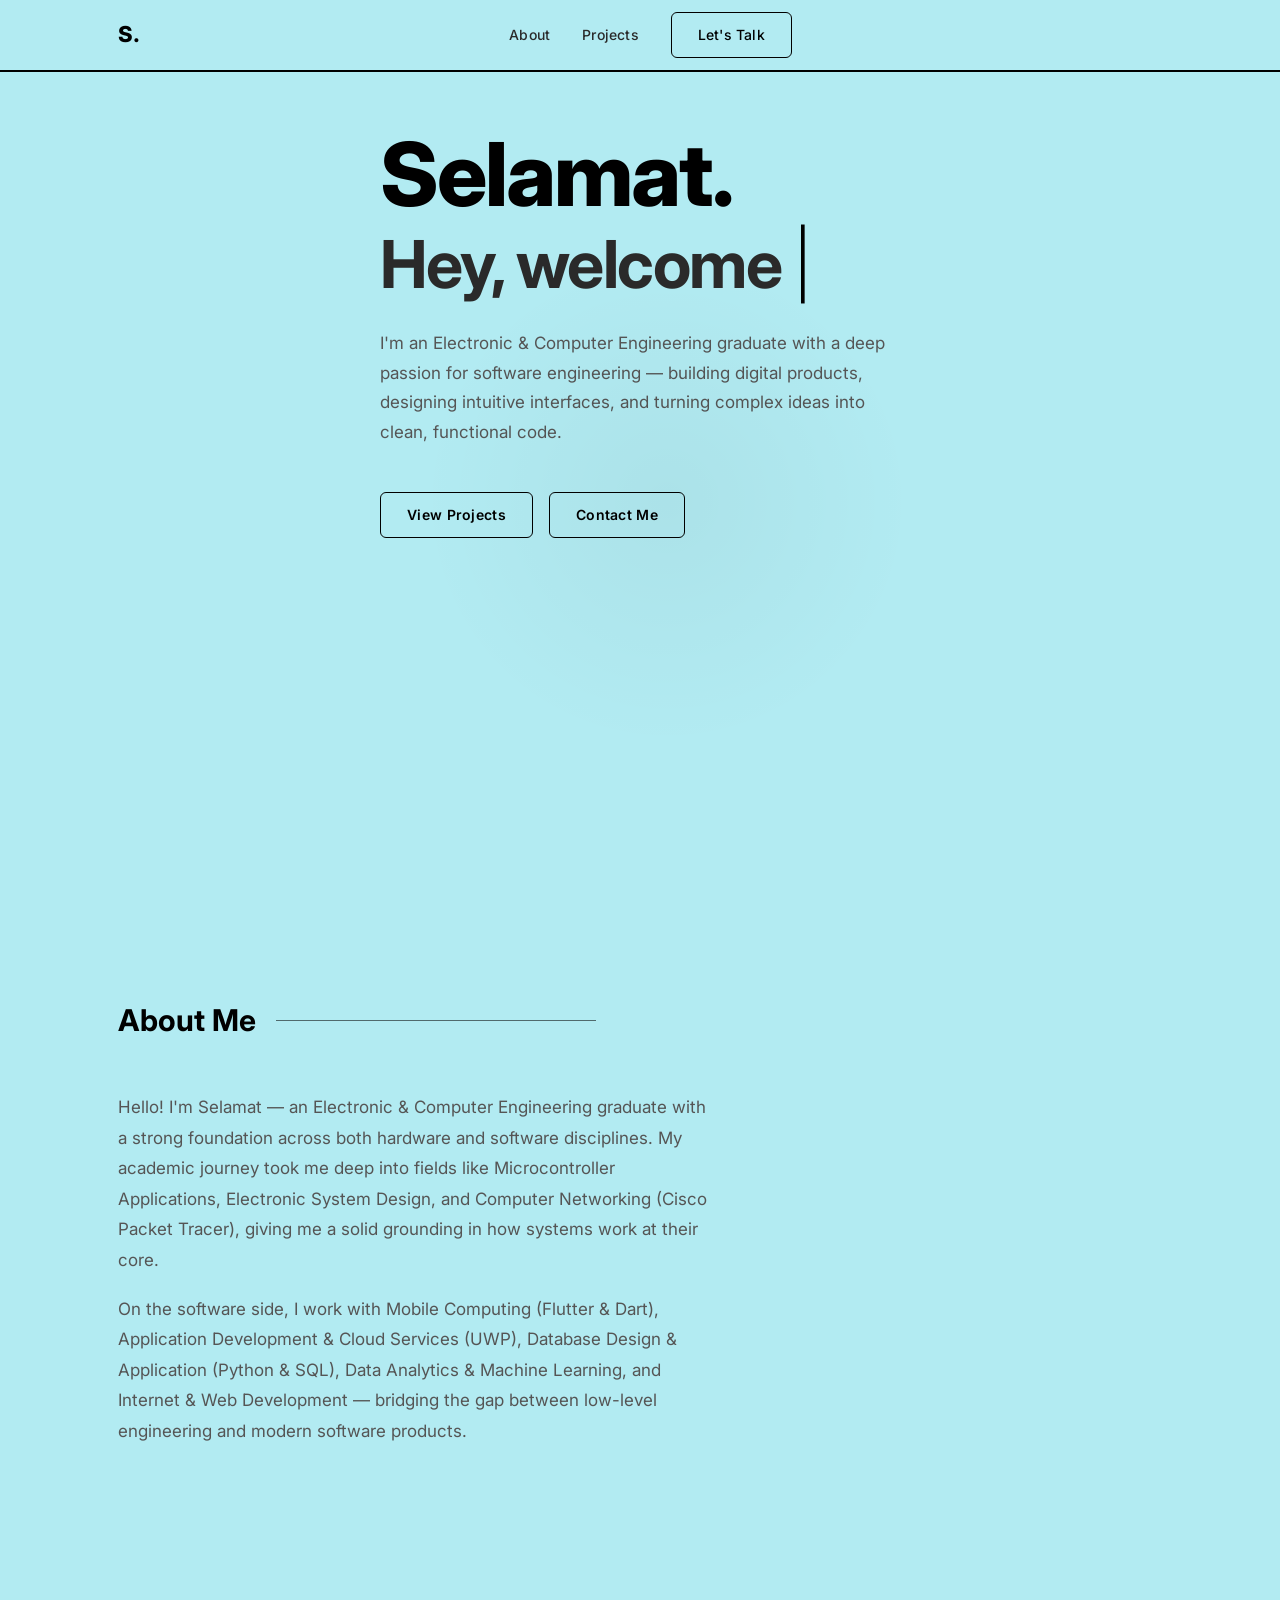
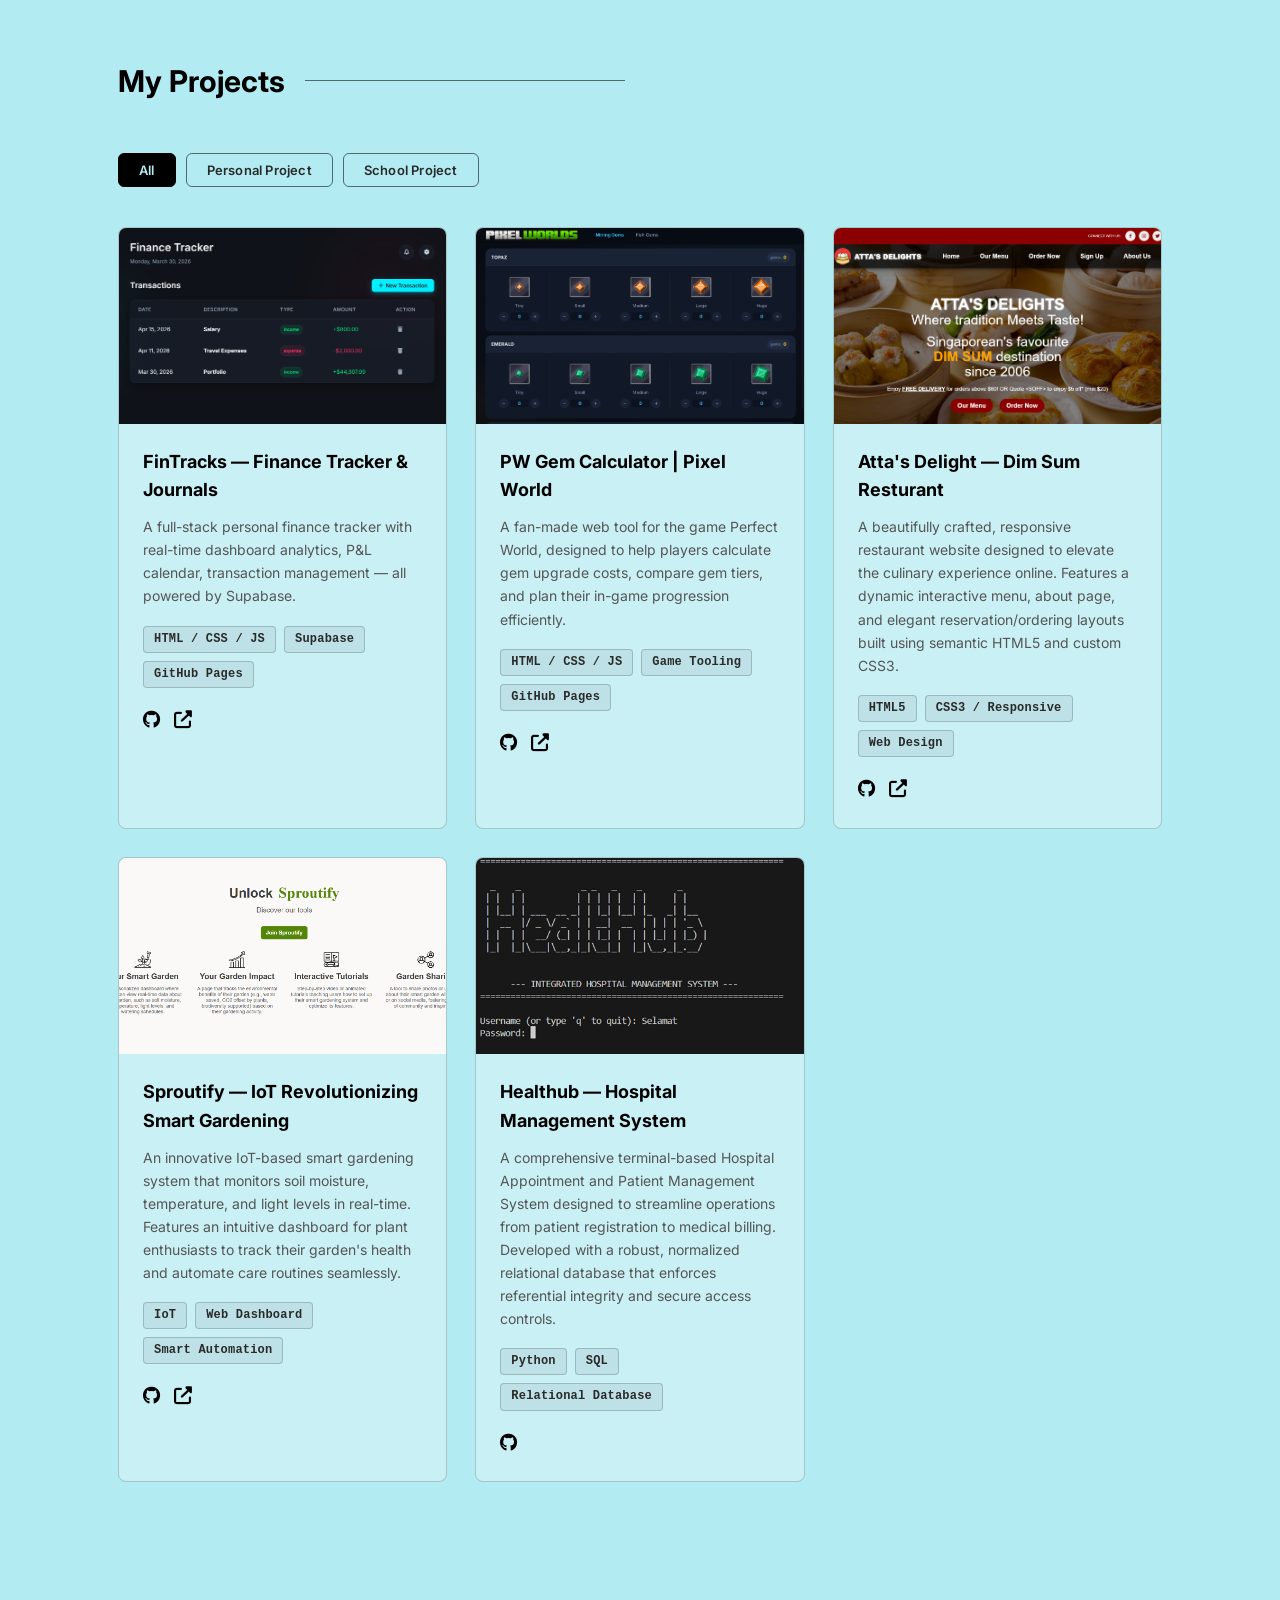
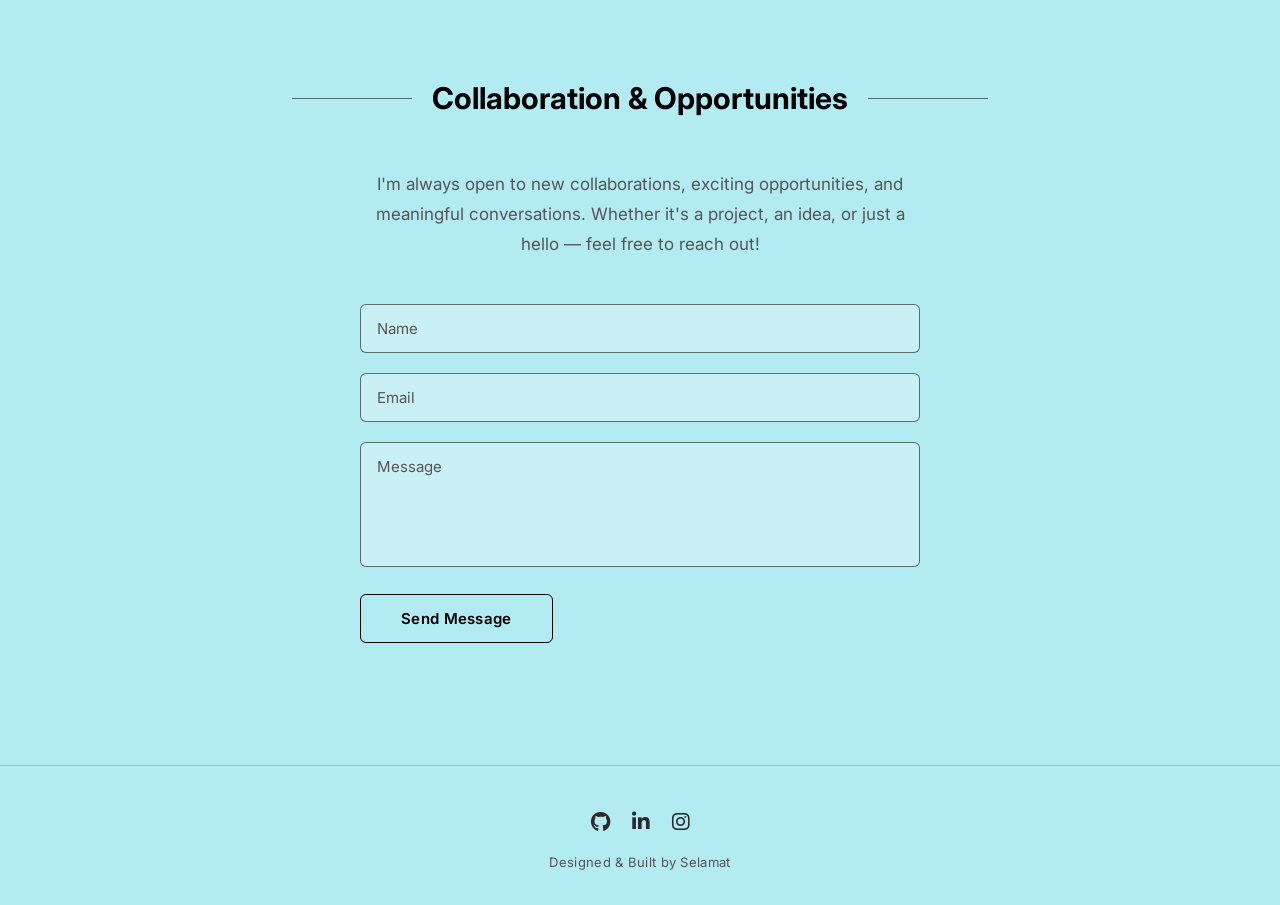
==== index.html @ a0225abc "content: restore Selamat. heading above typewriter" ====
<!DOCTYPE html>
<html lang="en">

<head>
    <meta charset="UTF-8">
    <meta name="viewport" content="width=device-width, initial-scale=1.0">
    <title>Portfolio | Selamat</title>
    <meta name="description"
        content="Personal portfolio of Selamat, a passionate Prompt Engineer, Software Engineer, and aspiring Game Developer.">

    <!-- Open Graph / Facebook -->
    <meta property="og:type" content="website">
    <meta property="og:url" content="https://selamat.dev/">
    <meta property="og:title" content="Portfolio | Selamat">
    <meta property="og:description"
        content="Personal portfolio of Selamat, a passionate Prompt Engineer, Software Engineer, and aspiring Game Developer.">
    <meta property="og:image" content="https://selamat.dev/assets/favicon.png">

    <!-- Twitter -->
    <meta property="twitter:card" content="summary_large_image">
    <meta property="twitter:url" content="https://selamat.dev/">
    <meta property="twitter:title" content="Portfolio | Selamat">
    <meta property="twitter:description"
        content="Personal portfolio of Selamat, a passionate Prompt Engineer, Software Engineer, and aspiring Game Developer.">
    <meta property="twitter:image" content="https://selamat.dev/assets/favicon.png">
    <link rel="icon" type="image/png" href="assets/favicon.png">
    <!-- Google Fonts -->
    <link rel="preconnect" href="https://fonts.googleapis.com">
    <link rel="preconnect" href="https://fonts.gstatic.com" crossorigin>
    <link href="https://fonts.googleapis.com/css2?family=Inter:wght@300;400;500;600;700;800&display=swap"
        rel="stylesheet">
    <!-- Font Awesome -->
    <link rel="stylesheet" href="https://cdnjs.cloudflare.com/ajax/libs/font-awesome/6.4.0/css/all.min.css">
    <link rel="stylesheet" href="style.css?v=4">
</head>

<body>
    <nav class="navbar">
        <div class="container nav-container">
            <a href="#" class="logo">S<span>.</span></a>
            <ul class="nav-links">
                <li><a href="#about">About</a></li>
                <li><a href="#projects">Projects</a></li>
                <li><a href="#contact" class="btn btn-primary">Let's Talk</a></li>
            </ul>
            <div class="nav-controls">
                <div class="hamburger" aria-label="Open mobile menu">
                    <span class="bar"></span>
                    <span class="bar"></span>
                    <span class="bar"></span>
                </div>
            </div>
        </div>
    </nav>

    <header class="hero" id="home">
        <div class="container hero-container">
            <div class="hero-content hidden">
                <h1 class="hero-title">Selamat.</h1>
                <h2 class="hero-title-secondary"><span id="typewriter"></span><span class="cursor-blink">|</span></h2>
                <p class="hero-description">
                    I'm an Electronic &amp; Computer Engineering graduate with a deep passion for software engineering —
                    building digital products, designing intuitive interfaces, and turning complex ideas into clean,
                    functional code.
                </p>
                <div class="hero-cta">
                    <a href="#projects" class="btn btn-primary">View Projects</a>
                    <a href="#contact" class="btn btn-outline">Contact Me</a>
                </div>
            </div>
            <div class="hero-image hidden">
                <div class="blob-bg"></div>
            </div>

            <!-- Abstract background element ported from Agency -->
            <div class="hero-bg-glow"></div>
        </div>
    </header>



    <section class="about" id="about">
        <div class="container">
            <h2 class="section-title hidden">About Me</h2>
            <div class="about-content hidden">
                <div class="about-text">
                    <p>
                        Hello! I'm Selamat — an Electronic &amp; Computer Engineering graduate with a strong
                        foundation across both hardware and software disciplines. My academic journey took me
                        deep into fields like Microcontroller Applications, Electronic System Design, and Computer
                        Networking (Cisco Packet Tracer), giving me a solid grounding in how systems work at their core.
                    </p>
                    <p>
                        On the software side, I work with Mobile Computing (Flutter &amp; Dart), Application
                        Development &amp; Cloud Services (UWP), Database Design &amp; Application (Python &amp; SQL),
                        Data Analytics &amp; Machine Learning, and Internet &amp; Web Development — bridging the gap
                        between low-level engineering and modern software products.
                    </p>
                </div>
            </div>
        </div>
    </section>

    <section class="projects" id="projects">
        <div class="container">
            <h2 class="section-title hidden">My Projects</h2>

            <div class="project-filters hidden">
                <button class="filter-btn active" data-filter="all">All</button>
                <button class="filter-btn" data-filter="personal">Personal Project</button>
                <button class="filter-btn" data-filter="school">School Project</button>
            </div>

            <div class="projects-grid" id="projects-grid">
                <!-- Project: FinTracks -->
                <div class="project-card hidden" data-category="personal">
                    <div class="project-img">
                        <img src="assets/case-study-finance.png" loading="lazy"
                            alt="FinTracks Finance and Trading Journal Dashboard">
                    </div>
                    <div class="project-content">
                        <h3>FinTracks — Finance Tracker & Journals</h3>
                        <p class="project-description">A full-stack personal finance tracker with real-time dashboard
                            analytics, P&L calendar, transaction management — all powered by Supabase.</p>
                        <ul class="project-tech">
                            <li>HTML / CSS / JS</li>
                            <li>Supabase</li>
                            <li>GitHub Pages</li>
                        </ul>
                        <div class="project-links">
                            <a href="https://github.com/Hiokz/finance-tracker" target="_blank"
                                aria-label="View FinTracks source code on GitHub"><i class="fab fa-github"
                                    aria-hidden="true"></i></a>
                            <a href="https://fintracks.me/" target="_blank"
                                aria-label="View live FinTracks application"><i class="fas fa-external-link-alt"
                                    aria-hidden="true"></i></a>
                        </div>
                    </div>
                </div>

                <!-- Project: PW Gem Calculator -->
                <div class="project-card hidden" data-category="personal">
                    <div class="project-img">
                        <img src="assets/case-study-pw.png" loading="lazy" alt="Pixel World Gem Calculator">
                    </div>
                    <div class="project-content">
                        <h3>PW Gem Calculator | Pixel World</h3>
                        <p class="project-description">A fan-made web tool for the game Perfect World, designed to help
                            players calculate gem upgrade costs, compare gem tiers, and plan their in-game progression
                            efficiently.</p>
                        <ul class="project-tech">
                            <li>HTML / CSS / JS</li>
                            <li>Game Tooling</li>
                            <li>GitHub Pages</li>
                        </ul>
                        <div class="project-links">
                            <a href="https://github.com/Hiokz/pwguide" target="_blank"
                                aria-label="View PW Gem Calculator source code on GitHub"><i class="fab fa-github"
                                    aria-hidden="true"></i></a>
                            <a href="https://hiokz.github.io/pwguide/" target="_blank"
                                aria-label="View live PW Gem Calculator"><i class="fas fa-external-link-alt"
                                    aria-hidden="true"></i></a>
                        </div>
                    </div>
                </div>

                <!-- Project: DimSum -->
                <div class="project-card hidden" data-category="school">
                    <div class="project-img">
                        <img src="assets/case-study-dimsum.png" loading="lazy" alt="DimSum Restaurant Website Mockup">
                    </div>
                    <div class="project-content">
                        <h3>Atta's Delight — Dim Sum Resturant</h3>
                        <p class="project-description">A beautifully crafted, responsive restaurant website designed to
                            elevate the culinary experience online. Features a dynamic interactive menu, about page, and
                            elegant reservation/ordering layouts built using semantic HTML5 and custom CSS3.</p>
                        <ul class="project-tech">
                            <li>HTML5</li>
                            <li>CSS3 / Responsive</li>
                            <li>Web Design</li>
                        </ul>
                        <div class="project-links">
                            <a href="https://github.com/Hiokz/dimsum" target="_blank"
                                aria-label="View DimSum source code on GitHub"><i class="fab fa-github"
                                    aria-hidden="true"></i></a>
                            <a href="https://hiokz.github.io/dimsum/" target="_blank"
                                aria-label="View live DimSum website"><i class="fas fa-external-link-alt"
                                    aria-hidden="true"></i></a>
                        </div>
                    </div>
                </div>

                <!-- Project: Sproutify -->
                <div class="project-card hidden" data-category="school">
                    <div class="project-img">
                        <img src="assets/case-study-sproutify.png" loading="lazy" alt="Sproutify IoT Smart Gardening">
                    </div>
                    <div class="project-content">
                        <h3>Sproutify — IoT Revolutionizing Smart Gardening</h3>
                        <p class="project-description">An innovative IoT-based smart gardening system that monitors soil
                            moisture, temperature, and light levels in real-time. Features an intuitive dashboard for
                            plant enthusiasts to track their garden's health and automate care routines seamlessly.</p>
                        <ul class="project-tech">
                            <li>IoT</li>
                            <li>Web Dashboard</li>
                            <li>Smart Automation</li>
                        </ul>
                        <div class="project-links">
                            <a href="https://github.com/Hiokz/sproutify" target="_blank"
                                aria-label="View Sproutify source code on GitHub"><i class="fab fa-github"
                                    aria-hidden="true"></i></a>
                            <a href="https://hiokz.github.io/sproutify/" target="_blank"
                                aria-label="View live Sproutify website"><i class="fas fa-external-link-alt"
                                    aria-hidden="true"></i></a>
                        </div>
                    </div>
                </div>


                <!-- Project: Healthub -->
                <div class="project-card hidden" data-category="school">
                    <div class="project-img">
                        <img src="assets/case-study-hospital.png" loading="lazy"
                            alt="Healthub Hospital Management System">
                    </div>
                    <div class="project-content">
                        <h3>Healthub — Hospital Management System</h3>
                        <p class="project-description">A comprehensive terminal-based Hospital Appointment and Patient
                            Management System designed to streamline operations from patient registration to medical
                            billing. Developed with a robust, normalized relational database that enforces referential
                            integrity and secure access controls.</p>
                        <ul class="project-tech">
                            <li>Python</li>
                            <li>SQL</li>
                            <li>Relational Database</li>
                        </ul>
                        <div class="project-links">
                            <a href="https://github.com/Hiokz/hospital" target="_blank"
                                aria-label="View Healthub source code on GitHub"><i class="fab fa-github"
                                    aria-hidden="true"></i></a>
                        </div>
                    </div>
                </div>

            </div>
        </div>
    </section>

    <section class="contact" id="contact">
        <div class="container">
            <h2 class="section-title center hidden">Collaboration & Opportunities</h2>
            <p class="contact-desc hidden">I'm always open to new collaborations, exciting opportunities, and meaningful
                conversations. Whether it's a project, an idea, or just a hello — feel free to reach out!
            </p>
            <div class="contact-form-container hidden">
                <form id="contact-form" class="contact-form"
                    action="https://formsubmit.co/7c8ea1d906c0c1d243cabf44a55c1d92" method="POST">
                    <div class="form-group">
                        <input type="text" id="name" name="name" placeholder="Name" required>
                    </div>
                    <div class="form-group">
                        <input type="email" id="email" name="email" placeholder="Email" required>
                    </div>
                    <div class="form-group">
                        <textarea id="message" name="message" rows="5" placeholder="Message" required></textarea>
                    </div>
                    <!-- FormSubmit specific inputs to prevent captcha and redirect -->
                    <input type="hidden" name="_captcha" value="false">
                    <input type="hidden" name="_subject" value="New message from Portfolio!">
                    <button type="submit" class="btn btn-primary submit-btn">Send Message</button>
                    <div class="form-status" id="form-status"></div>
                </form>
            </div>
        </div>
    </section>

    <footer>
        <div class="container footer-container">
            <div class="social-links">
                <a href="https://github.com/Hiokz" target="_blank" aria-label="Visit my GitHub profile"><i
                        class="fab fa-github" aria-hidden="true"></i></a>
                <a href="https://sg.linkedin.com/in/chan-jia-wei-selamat-386698310" target="_blank"
                    aria-label="Connect with me on LinkedIn"><i class="fab fa-linkedin-in" aria-hidden="true"></i></a>
                <a href="https://www.instagram.com/sxlamat/?hl=en" target="_blank"
                    aria-label="Follow me on Instagram"><i class="fab fa-instagram" aria-hidden="true"></i></a>
            </div>
            <p>Designed & Built by Selamat</p>
        </div>
    </footer>

    <script src="script.js?v=4"></script>
</body>

</html>
---- style.css ----
/* ============================================
   Custom Properties / Design Tokens
   ============================================ */
:root {
    --bg-main: #B2EBF2;
    --bg-card: #C9F0F5;
    --bg-hover: #9AE3EC;
    --nav-bg: rgba(178, 235, 242, 0.88);

    --text-main: #000000;
    --text-muted: #2a2a2a;
    --text-subtle: #555555;

    --accent: #000000;
    --accent-tint: rgba(0, 0, 0, 0.06);

    --border: rgba(0, 0, 0, 0.18);
    --border-strong: rgba(0, 0, 0, 0.55);

    --font-sans: 'Inter', sans-serif;
    --nav-height: 72px;
    --radius: 6px;
    --transition: all 0.25s cubic-bezier(0.645, 0.045, 0.355, 1);
}

/* ============================================
   Reset & Base
   ============================================ */
*,
*::before,
*::after {
    margin: 0;
    padding: 0;
    box-sizing: border-box;
}

html {
    scroll-behavior: smooth;
}

body {
    font-family: var(--font-sans);
    background-color: var(--bg-main);
    color: var(--text-main);
    line-height: 1.6;
    overflow-x: hidden;
}

h1,
h2,
h3,
h4,
h5,
h6 {
    color: var(--text-main);
    font-weight: 700;
}

a {
    color: var(--text-main);
    text-decoration: none;
    transition: var(--transition);
}

a:hover {
    opacity: 0.65;
}

ul {
    list-style: none;
}

.container {
    max-width: 1140px;
    margin: 0 auto;
    padding: 0 48px;
}

/* ============================================
   Buttons
   ============================================ */
.btn {
    display: inline-block;
    padding: 11px 26px;
    border-radius: var(--radius);
    font-size: 14px;
    font-weight: 600;
    font-family: var(--font-sans);
    cursor: pointer;
    transition: var(--transition);
    text-align: center;
    letter-spacing: 0.3px;
}

.btn-primary {
    color: var(--text-main);
    background-color: transparent;
    border: 1.5px solid var(--text-main);
}

.btn-primary:hover {
    background-color: var(--bg-hover);
    color: var(--text-main);
    opacity: 1;
}

.btn-outline {
    color: var(--text-main);
    background-color: transparent;
    border: 1.5px solid var(--text-main);
}

.btn-outline:hover {
    background-color: var(--bg-hover);
    color: var(--text-main);
    opacity: 1;
}

/* Magnetic Button */
.magnetic-btn {
    position: relative;
    display: inline-flex;
    align-items: center;
    justify-content: center;
}

.magnetic-btn .text {
    position: relative;
    z-index: 2;
    pointer-events: none;
    transition: transform 0.3s cubic-bezier(0.23, 1, 0.32, 1);
}

.magnetic-btn .magnet-area {
    position: absolute;
    inset: 0;
    z-index: 1;
}

/* Cursor blink */
.cursor-blink {
    display: inline-block;
    color: var(--text-main);
    animation: blink 1s step-end infinite;
    font-weight: 300;
}

@keyframes blink {

    0%,
    100% {
        opacity: 1;
    }

    50% {
        opacity: 0;
    }
}

/* ============================================
   Section Common
   ============================================ */
section {
    padding: 96px 0;
    scroll-margin-top: var(--nav-height);
}

.section-title {
    font-size: 30px;
    font-weight: 700;
    position: relative;
    margin-bottom: 48px;
    display: flex;
    align-items: center;
    white-space: nowrap;
    gap: 20px;
}

.section-title::after {
    content: "";
    flex: 1;
    height: 1px;
    background-color: var(--border-strong);
    max-width: 320px;
}

.section-title.center {
    justify-content: center;
}

.section-title.center::before {
    content: "";
    height: 1px;
    background-color: var(--border-strong);
    width: 120px;
}

.section-title.center::after {
    flex: unset;
    width: 120px;
    max-width: 120px;
}

/* ============================================
   Navbar
   ============================================ */
.navbar {
    position: fixed;
    top: 0;
    width: 100%;
    height: var(--nav-height);
    background: var(--nav-bg);
    backdrop-filter: blur(14px);
    -webkit-backdrop-filter: blur(14px);
    z-index: 1000;
    transition: var(--transition);
    border-bottom: 2px solid #000000;
}

.navbar.scrolled {
    /* no box-shadow on scroll */
}

/* "Let's Talk" nav button — transparent background */
.nav-links .btn-primary {
    background-color: transparent;
    color: var(--text-main);
}

.nav-links .btn-primary:hover {
    background-color: var(--bg-hover);
    color: var(--text-main);
    opacity: 1;
}

.nav-container {
    display: flex;
    justify-content: space-between;
    align-items: center;
    height: 100%;
}

.logo {
    font-size: 22px;
    font-weight: 800;
    color: var(--text-main);
    letter-spacing: -0.5px;
}

.logo span {
    color: var(--text-main);
}

.nav-links {
    display: flex;
    align-items: center;
    gap: 32px;
}

.nav-links li a {
    font-size: 14px;
    font-weight: 500;
    color: var(--text-muted);
    letter-spacing: 0.2px;
}

.nav-links li a:hover {
    color: var(--text-main);
    opacity: 1;
}

.nav-controls {
    display: flex;
    align-items: center;
    gap: 20px;
}

.hamburger {
    display: none;
    flex-direction: column;
    justify-content: space-between;
    width: 24px;
    height: 16px;
    cursor: pointer;
    z-index: 1002;
}

.hamburger .bar {
    width: 100%;
    height: 2px;
    background-color: var(--text-main);
    border-radius: 2px;
    transition: all 0.3s cubic-bezier(0.25, 0.46, 0.45, 0.94);
}

.hamburger:hover .bar {
    opacity: 0.6;
}

.hamburger.active .bar:nth-child(1) {
    transform: translateY(7px) rotate(45deg);
}

.hamburger.active .bar:nth-child(2) {
    opacity: 0;
}

.hamburger.active .bar:nth-child(3) {
    transform: translateY(-7px) rotate(-45deg);
}

/* ============================================
   Hero Section
   ============================================ */
.hero {
    min-height: 100vh;
    display: flex;
    flex-direction: column;
    justify-content: flex-start;
    padding-top: calc(var(--nav-height) + 56px);
    scroll-margin-top: var(--nav-height);
    position: relative;
}

.hero-container {
    position: relative;
    z-index: 1;
}

.hero-content {
    max-width: 780px;
}

.hero-title {
    color: var(--text-main);
    font-size: clamp(48px, 8vw, 88px);
    font-weight: 800;
    line-height: 1.05;
    margin-bottom: 8px;
    letter-spacing: -2px;
}

.hero-title-secondary {
    color: var(--text-muted);
    font-size: clamp(36px, 6vw, 66px);
    font-weight: 700;
    line-height: 1.1;
    margin-bottom: 28px;
    letter-spacing: -1.5px;
}

.hero-description {
    color: var(--text-subtle);
    max-width: 520px;
    font-size: 17px;
    margin-bottom: 44px;
    line-height: 1.75;
}

.hero-cta {
    display: flex;
    gap: 16px;
    flex-wrap: wrap;
}

/* Subtle radial background accent */
.hero-bg-glow {
    position: absolute;
    top: 30%;
    right: 5%;
    width: 500px;
    height: 500px;
    background: radial-gradient(circle, rgba(0, 0, 0, 0.04) 0%, transparent 70%);
    z-index: 0;
    pointer-events: none;
    border-radius: 50%;
    animation: pulse-glow 10s infinite alternate ease-in-out;
}

@keyframes pulse-glow {
    0% {
        transform: scale(0.85);
        opacity: 0.5;
    }

    100% {
        transform: scale(1.15);
        opacity: 1;
    }
}

/* ============================================
   Highlight Link (legacy support)
   ============================================ */
.highlight-link {
    color: var(--text-main);
    font-weight: 700;
    text-decoration: none;
    position: relative;
    transition: var(--transition);
}

.highlight-link::after {
    content: '';
    position: absolute;
    width: 0;
    height: 1.5px;
    bottom: -2px;
    left: 0;
    background-color: var(--text-main);
    transition: var(--transition);
}

.highlight-link:hover::after {
    width: 100%;
}

/* ============================================
   About Section
   ============================================ */
.about-content {
    display: grid;
    grid-template-columns: 3fr 2fr;
    gap: 56px;
}

.about-text p {
    color: var(--text-subtle);
    margin-bottom: 18px;
    font-size: 17px;
    line-height: 1.8;
}

/* ============================================
   Projects Filter Buttons
   ============================================ */
.project-filters {
    display: flex;
    gap: 10px;
    flex-wrap: wrap;
    margin-bottom: 40px;
}

.filter-btn {
    padding: 8px 20px;
    border-radius: var(--radius);
    border: 1.5px solid var(--border-strong);
    background: transparent;
    color: var(--text-muted);
    font-family: var(--font-sans);
    font-size: 13px;
    font-weight: 600;
    cursor: pointer;
    transition: all 0.2s ease;
    letter-spacing: 0.2px;
}

.filter-btn:hover {
    border-color: var(--text-main);
    color: var(--text-main);
    background: var(--accent-tint);
}

.filter-btn.active {
    background: var(--text-main);
    border-color: var(--text-main);
    color: var(--bg-main);
}

.project-card.hidden-by-filter {
    display: none;
}

/* ============================================
   Projects Grid
   ============================================ */
.projects-grid {
    display: grid;
    grid-template-columns: repeat(auto-fill, minmax(300px, 1fr));
    gap: 28px;
}

.project-card {
    background: var(--bg-card);
    border-radius: 8px;
    overflow: hidden;
    transition: transform 0.35s cubic-bezier(0.23, 1, 0.32, 1),
        box-shadow 0.35s ease,
        border-color 0.35s ease;
    border: 1.5px solid var(--border);
}

.project-card:hover {
    border-color: var(--text-main);
    box-shadow: 4px 8px 32px -8px rgba(0, 0, 0, 0.18);
    transform: translateY(-4px);
}

.project-card:hover .project-img img {
    transform: scale(1.04);
}

.project-img {
    width: 100%;
    height: 196px;
    overflow: hidden;
    position: relative;
    background-color: var(--bg-hover);
}

.project-img img {
    width: 100%;
    height: 100%;
    object-fit: cover;
    transition: transform 0.4s ease;
}

.project-content {
    padding: 24px;
}

.project-content h3 {
    font-size: 18px;
    font-weight: 700;
    margin-bottom: 10px;
    color: var(--text-main);
}

.project-description {
    color: var(--text-subtle);
    font-size: 14px;
    margin-bottom: 18px;
    line-height: 1.65;
}

.project-tech {
    display: flex;
    flex-wrap: wrap;
    gap: 8px;
    margin-bottom: 18px;
}

.project-tech li {
    font-size: 12px;
    font-family: monospace;
    font-weight: 600;
    color: var(--text-muted);
    background: var(--accent-tint);
    border: 1px solid var(--border);
    padding: 3px 10px;
    border-radius: 4px;
    letter-spacing: 0.2px;
}

.project-links {
    display: flex;
    gap: 14px;
}

.project-links a {
    color: var(--text-main);
    font-size: 18px;
    transition: var(--transition);
}

.project-links a:hover {
    opacity: 0.5;
}

/* ============================================
   Contact Section
   ============================================ */
.contact-desc {
    color: var(--text-subtle);
    text-align: center;
    max-width: 540px;
    margin: 0 auto 44px;
    font-size: 17px;
    line-height: 1.75;
}

.contact-form-container {
    max-width: 560px;
    margin: 0 auto;
}

.contact-form {
    display: flex;
    flex-direction: column;
    gap: 20px;
}

.form-group input,
.form-group textarea {
    width: 100%;
    padding: 14px 16px;
    background: var(--bg-card);
    border: 1.5px solid var(--border-strong);
    border-radius: var(--radius);
    color: var(--text-main);
    font-family: var(--font-sans);
    font-size: 15px;
    transition: var(--transition);
    outline: none;
}

.form-group textarea {
    resize: none;
}

.form-group input::placeholder,
.form-group textarea::placeholder {
    color: var(--text-subtle);
}

.form-group input:focus,
.form-group textarea:focus {
    border-color: var(--text-main);
    box-shadow: 0 0 0 3px rgba(0, 0, 0, 0.07);
}

.submit-btn {
    align-self: flex-start;
    padding: 14px 40px;
    font-size: 15px;
}

.form-status {
    margin-top: 6px;
    color: var(--text-main);
    font-size: 14px;
    font-weight: 500;
}

/* ============================================
   Custom Select (legacy support)
   ============================================ */
.custom-select-source.hidden-select {
    display: none !important;
}

.custom-select-container {
    position: relative;
    width: 100%;
}

.custom-select-trigger {
    display: flex;
    justify-content: space-between;
    align-items: center;
    width: 100%;
    padding: 14px 16px;
    background: var(--bg-card);
    border: 1.5px solid var(--border-strong);
    border-radius: var(--radius);
    color: var(--text-main);
    font-family: var(--font-sans);
    font-size: 15px;
    cursor: pointer;
    transition: var(--transition);
}

.custom-select-trigger:hover,
.custom-select-container.open .custom-select-trigger {
    border-color: var(--text-main);
    box-shadow: 0 0 0 3px rgba(0, 0, 0, 0.07);
}

.custom-select-trigger .arrow-icon {
    font-size: 13px;
    color: var(--text-muted);
    transition: transform 0.3s cubic-bezier(0.16, 1, 0.3, 1);
}

.custom-select-container.open .custom-select-trigger .arrow-icon {
    transform: rotate(180deg);
    color: var(--text-main);
}

.custom-options-container {
    position: absolute;
    top: calc(100% + 6px);
    left: 0;
    width: 100%;
    background: var(--bg-card);
    border: 1.5px solid var(--border-strong);
    border-radius: var(--radius);
    box-shadow: 0 12px 32px rgba(0, 0, 0, 0.12);
    z-index: 20;
    overflow: hidden;
    opacity: 0;
    transform: translateY(-8px) scaleY(0.95);
    transform-origin: top;
    pointer-events: none;
    transition: all 0.25s cubic-bezier(0.16, 1, 0.3, 1);
}

.custom-select-container.open .custom-options-container {
    opacity: 1;
    transform: translateY(0) scaleY(1);
    pointer-events: auto;
}

.custom-option {
    padding: 13px 16px;
    font-size: 14px;
    color: var(--text-main);
    cursor: pointer;
    transition: all 0.15s ease;
    border-bottom: 1px solid var(--border);
}

.custom-option.is-placeholder {
    color: var(--text-subtle);
    font-style: italic;
    display: none;
}

.custom-option:last-child {
    border-bottom: none;
}

.custom-option:hover {
    background: var(--accent-tint);
    padding-left: 22px;
}

.custom-option.selected {
    background: var(--accent-tint);
    font-weight: 600;
}

/* ============================================
   Footer
   ============================================ */
footer {
    padding: 40px 0 32px;
    text-align: center;
    border-top: 1px solid var(--border);
    background: var(--bg-main);
}

.footer-container {
    display: flex;
    flex-direction: column;
    align-items: center;
    gap: 14px;
}

.social-links {
    display: flex;
    justify-content: center;
    gap: 22px;
}

.social-links a {
    color: var(--text-muted);
    font-size: 20px;
    transition: var(--transition);
}

.social-links a:hover {
    color: var(--text-main);
    transform: translateY(-2px);
    opacity: 1;
}

footer p {
    color: var(--text-subtle);
    font-size: 13px;
    letter-spacing: 0.3px;
}

/* ============================================
   Scroll Animations
   ============================================ */
.hidden {
    opacity: 0;
    transform: translateY(24px);
    transition: opacity 0.55s cubic-bezier(0.5, 0, 0, 1),
        transform 0.55s cubic-bezier(0.5, 0, 0, 1);
}

.show {
    opacity: 1;
    transform: translateY(0);
}

/* ============================================
   Agency Banner (legacy support)
   ============================================ */
.agency-banner-container {
    padding: 40px 0 96px;
    position: relative;
    z-index: 10;
}

.agency-banner {
    display: flex;
    flex-direction: column;
    gap: 28px;
    background: var(--bg-card);
    border: 1.5px solid var(--border-strong);
    border-radius: 12px;
    padding: 48px;
    transition: transform 0.3s ease, box-shadow 0.3s ease;
}

.agency-banner:hover {
    transform: translateY(-4px);
    box-shadow: 4px 8px 32px -8px rgba(0, 0, 0, 0.15);
}

.banner-content h3 {
    font-size: clamp(22px, 3.5vw, 30px);
    margin-bottom: 12px;
}

.banner-content p {
    font-size: 17px;
    color: var(--text-subtle);
    max-width: 560px;
}

.banner-content strong {
    color: var(--text-main);
    font-weight: 700;
}

.btn-agency {
    display: inline-flex;
    align-items: center;
    gap: 10px;
    background: var(--text-main);
    color: var(--bg-main);
    padding: 14px 30px;
    border-radius: var(--radius);
    font-weight: 700;
    font-size: 15px;
    transition: all 0.25s ease;
    text-decoration: none;
    white-space: nowrap;
}

.btn-agency:hover {
    background: transparent;
    color: var(--text-main);
    border: 1.5px solid var(--text-main);
    opacity: 1;
}

.btn-agency i {
    transition: transform 0.25s ease;
}

.btn-agency:hover i {
    transform: translateX(4px);
}

@media (min-width: 900px) {
    .agency-banner {
        flex-direction: row;
        align-items: center;
        justify-content: space-between;
        padding: 56px;
    }
}

/* ============================================
   Responsive
   ============================================ */
@media (max-width: 768px) {
    .container {
        padding: 0 24px;
    }

    .nav-links {
        display: flex;
        flex-direction: column;
        position: absolute;
        top: var(--nav-height);
        right: 20px;
        background: var(--bg-card);
        padding: 20px 24px;
        border-radius: 8px;
        border: 1.5px solid var(--border-strong);
        gap: 18px;
        z-index: 1000;
        min-width: 160px;

        opacity: 0;
        visibility: hidden;
        transform: translateY(-8px) scale(0.96);
        pointer-events: none;
        transition: all 0.28s cubic-bezier(0.175, 0.885, 0.32, 1.275);
        transform-origin: top right;
    }

    .nav-links.active {
        opacity: 1;
        visibility: visible;
        transform: translateY(0) scale(1);
        pointer-events: auto;
    }

    .hamburger {
        display: flex;
    }

    .hero-cta {
        flex-direction: column;
        align-items: flex-start;
    }

    .section-title::after {
        flex: 1;
        max-width: unset;
    }

    .about-content {
        grid-template-columns: 1fr;
    }
}

@media (max-width: 400px) {

    .filter-btn,
    .project-filter-btn {
        padding: 6px 12px;
        font-size: 12px;
    }
}
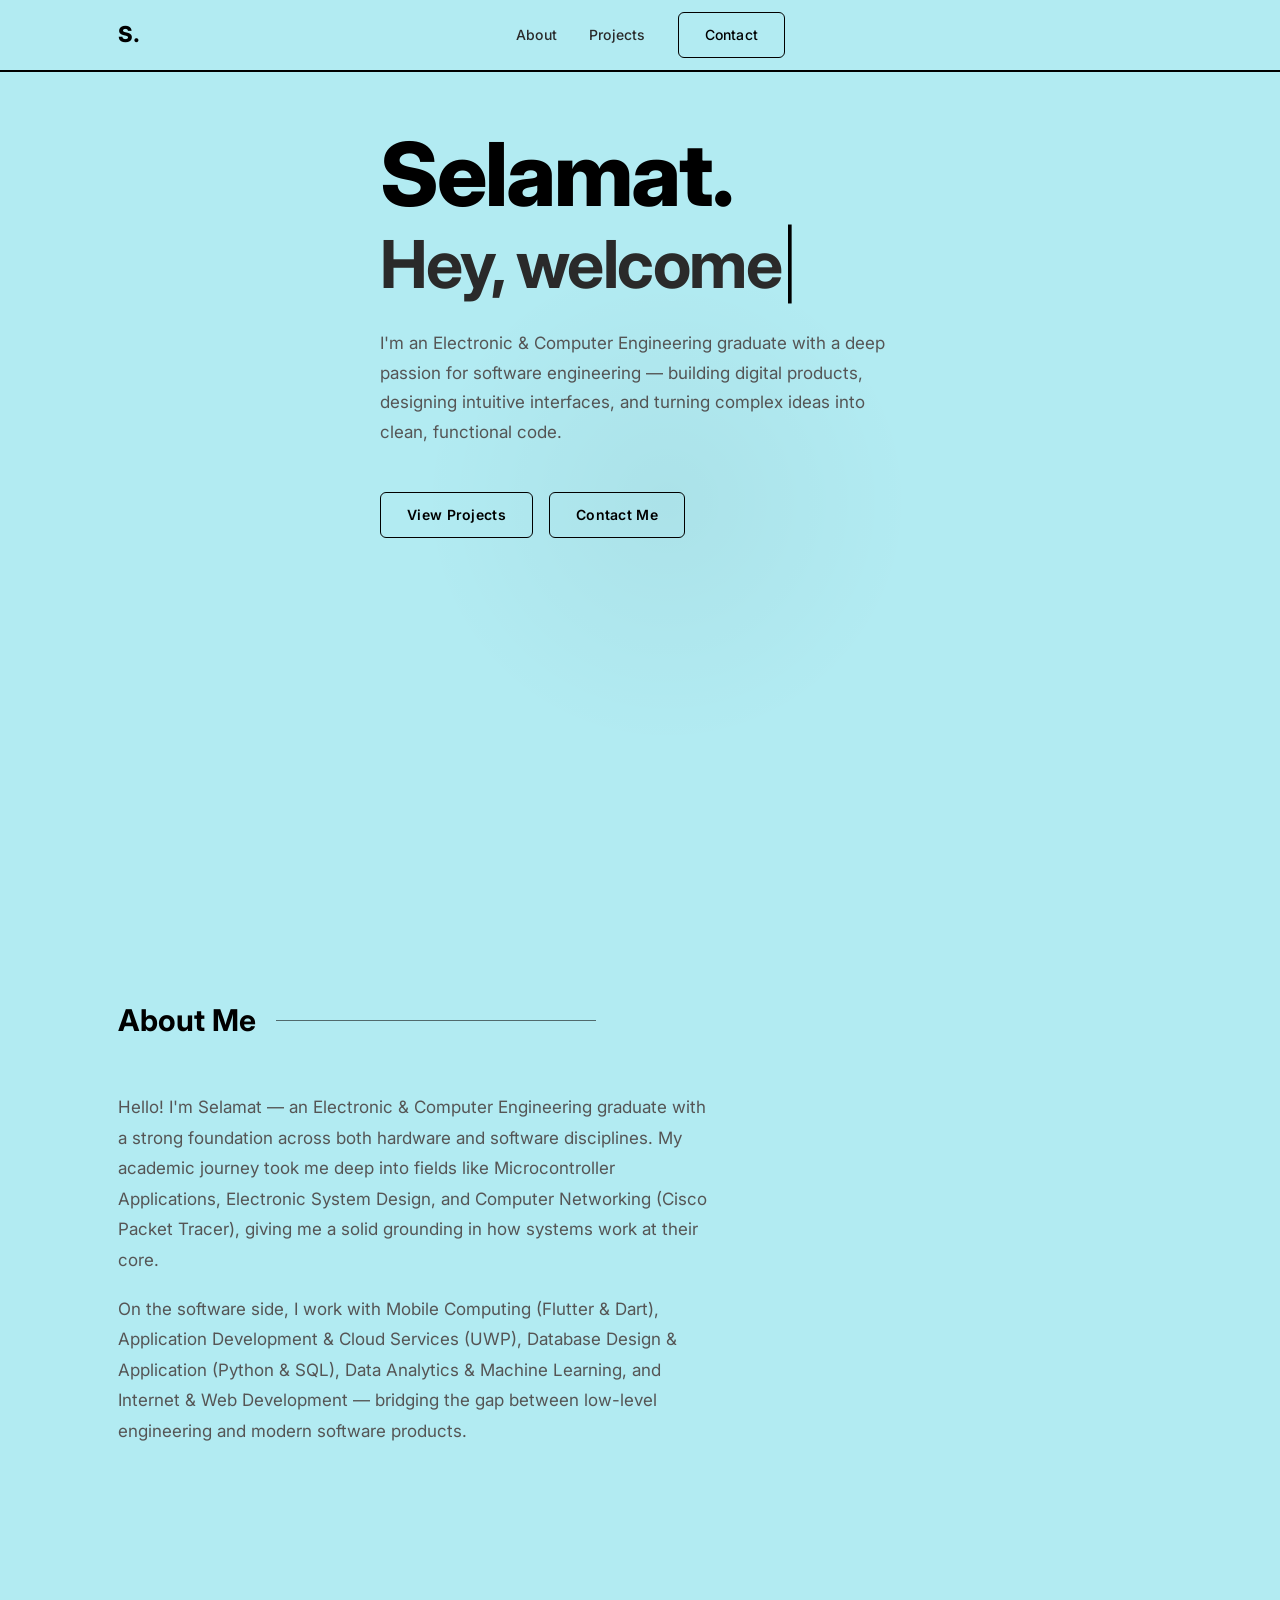
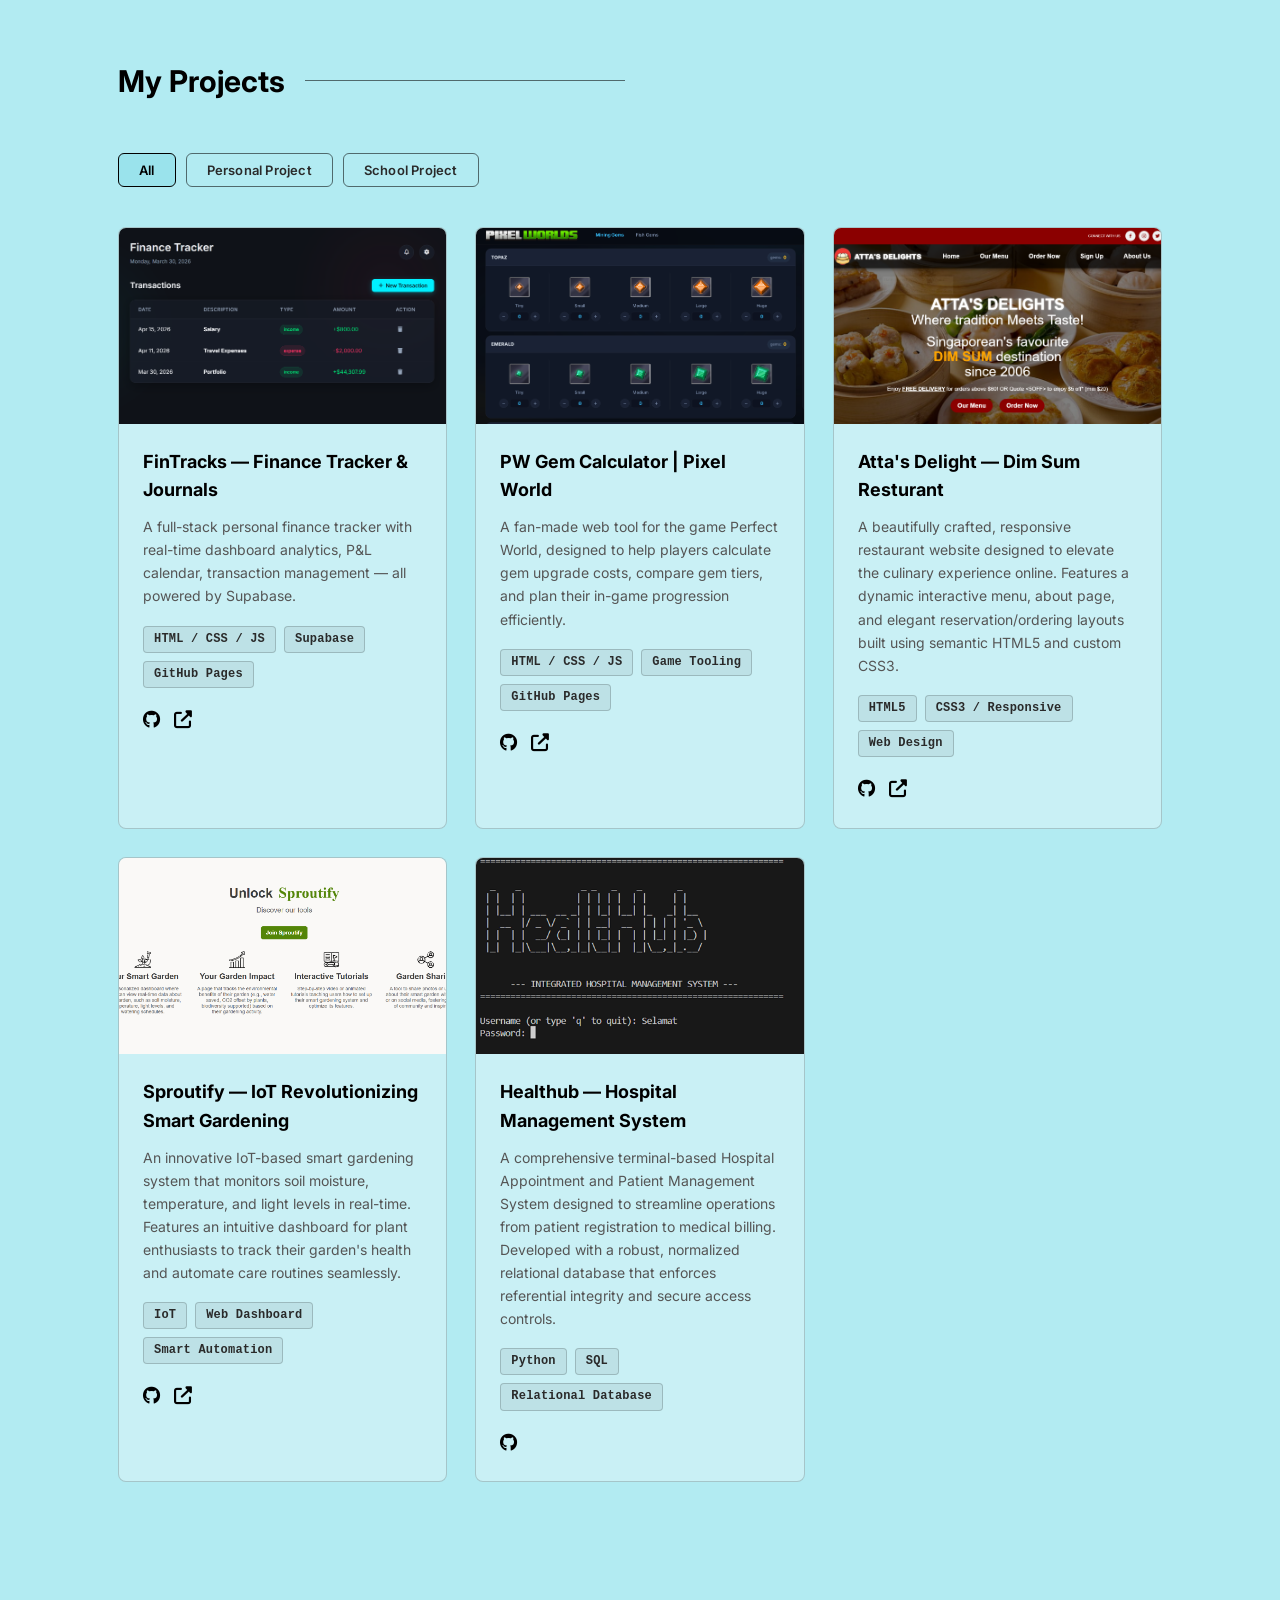
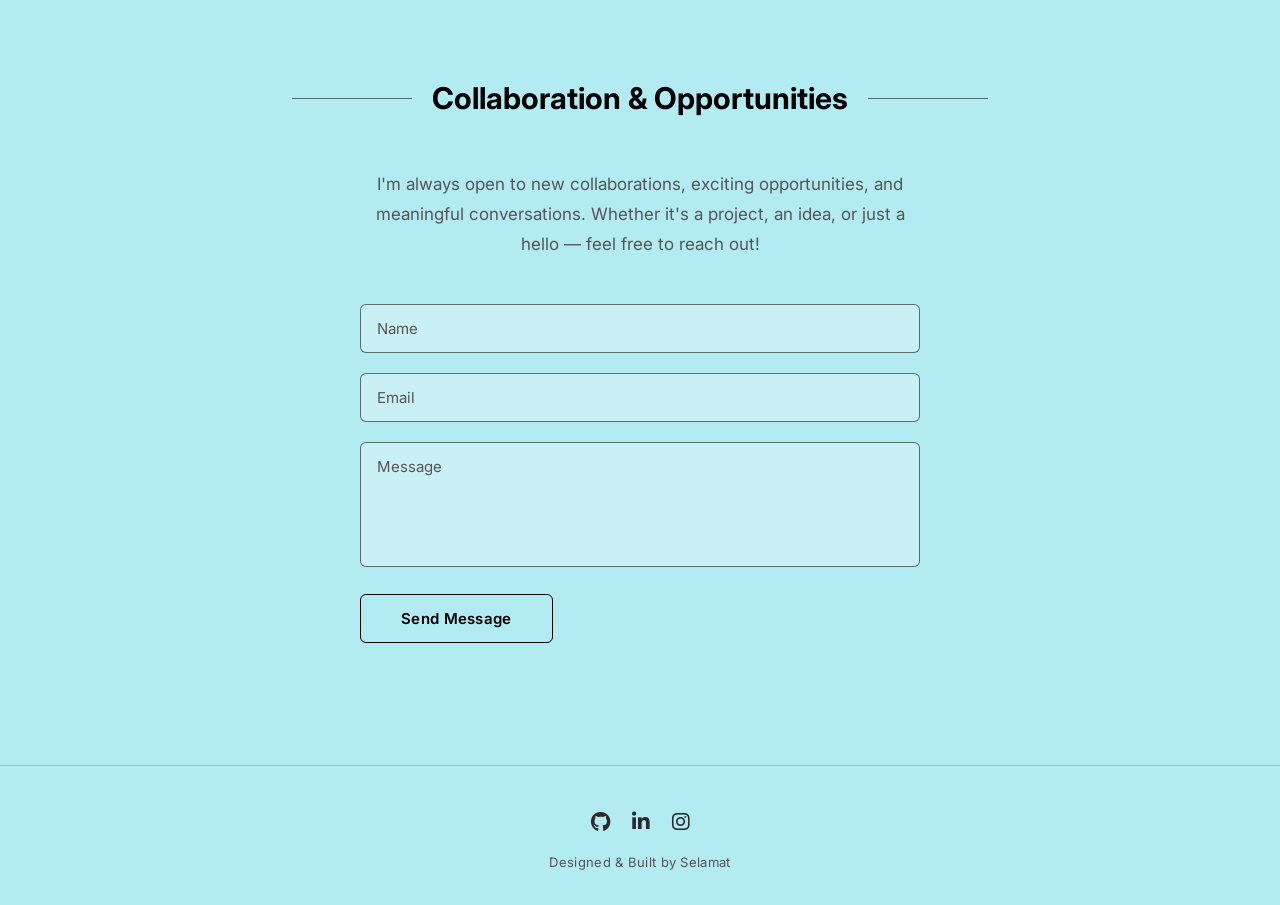
==== commit 9b3182c4: "content: rename nav button from Let's Talk to Contact" ====
--- a/index.html
+++ b/index.html
@@ -41,7 +41,7 @@
             <ul class="nav-links">
                 <li><a href="#about">About</a></li>
                 <li><a href="#projects">Projects</a></li>
-                <li><a href="#contact" class="btn btn-primary">Let's Talk</a></li>
+                <li><a href="#contact" class="btn btn-primary">Contact</a></li>
             </ul>
             <div class="nav-controls">
                 <div class="hamburger" aria-label="Open mobile menu">
--- a/style.css
+++ b/style.css
@@ -462,9 +462,9 @@
 }
 
 .filter-btn.active {
-    background: var(--text-main);
+    background: var(--bg-hover);
     border-color: var(--text-main);
-    color: var(--bg-main);
+    color: var(--text-main);
 }
 
 .project-card.hidden-by-filter {
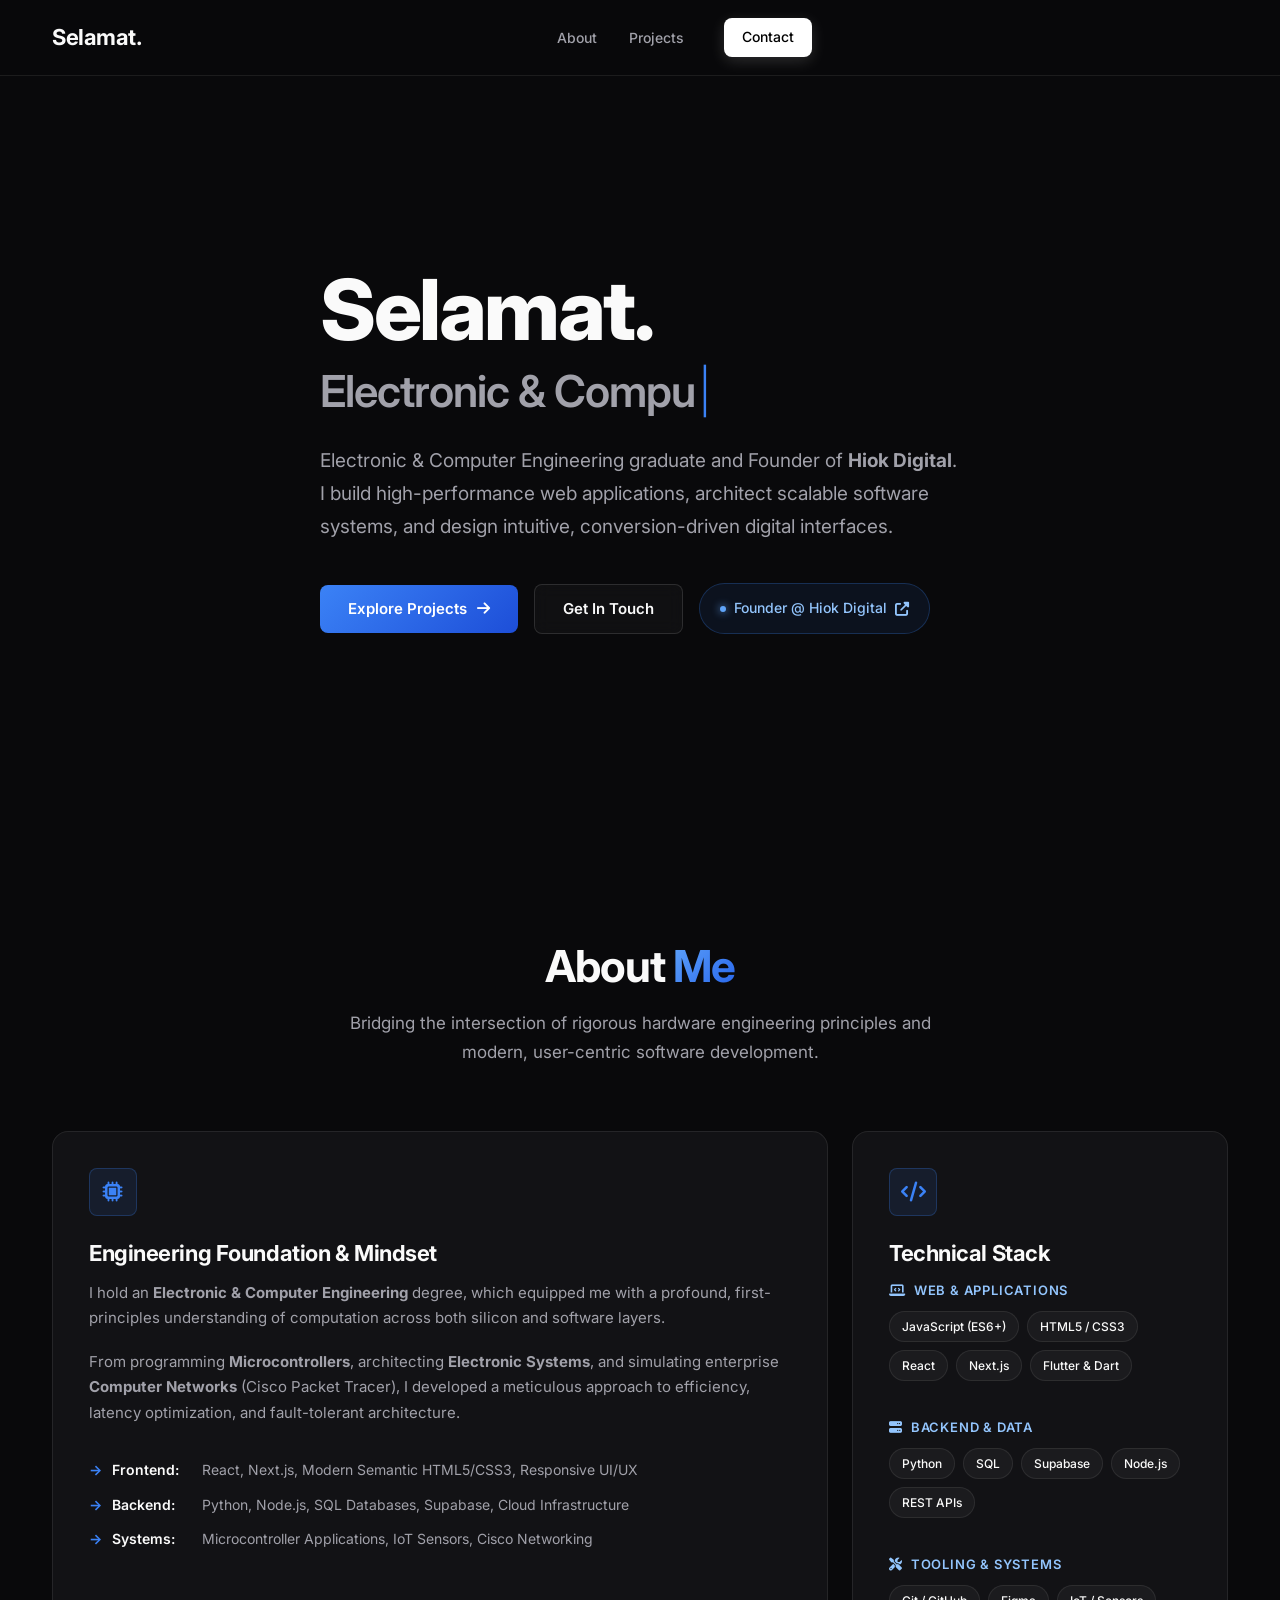
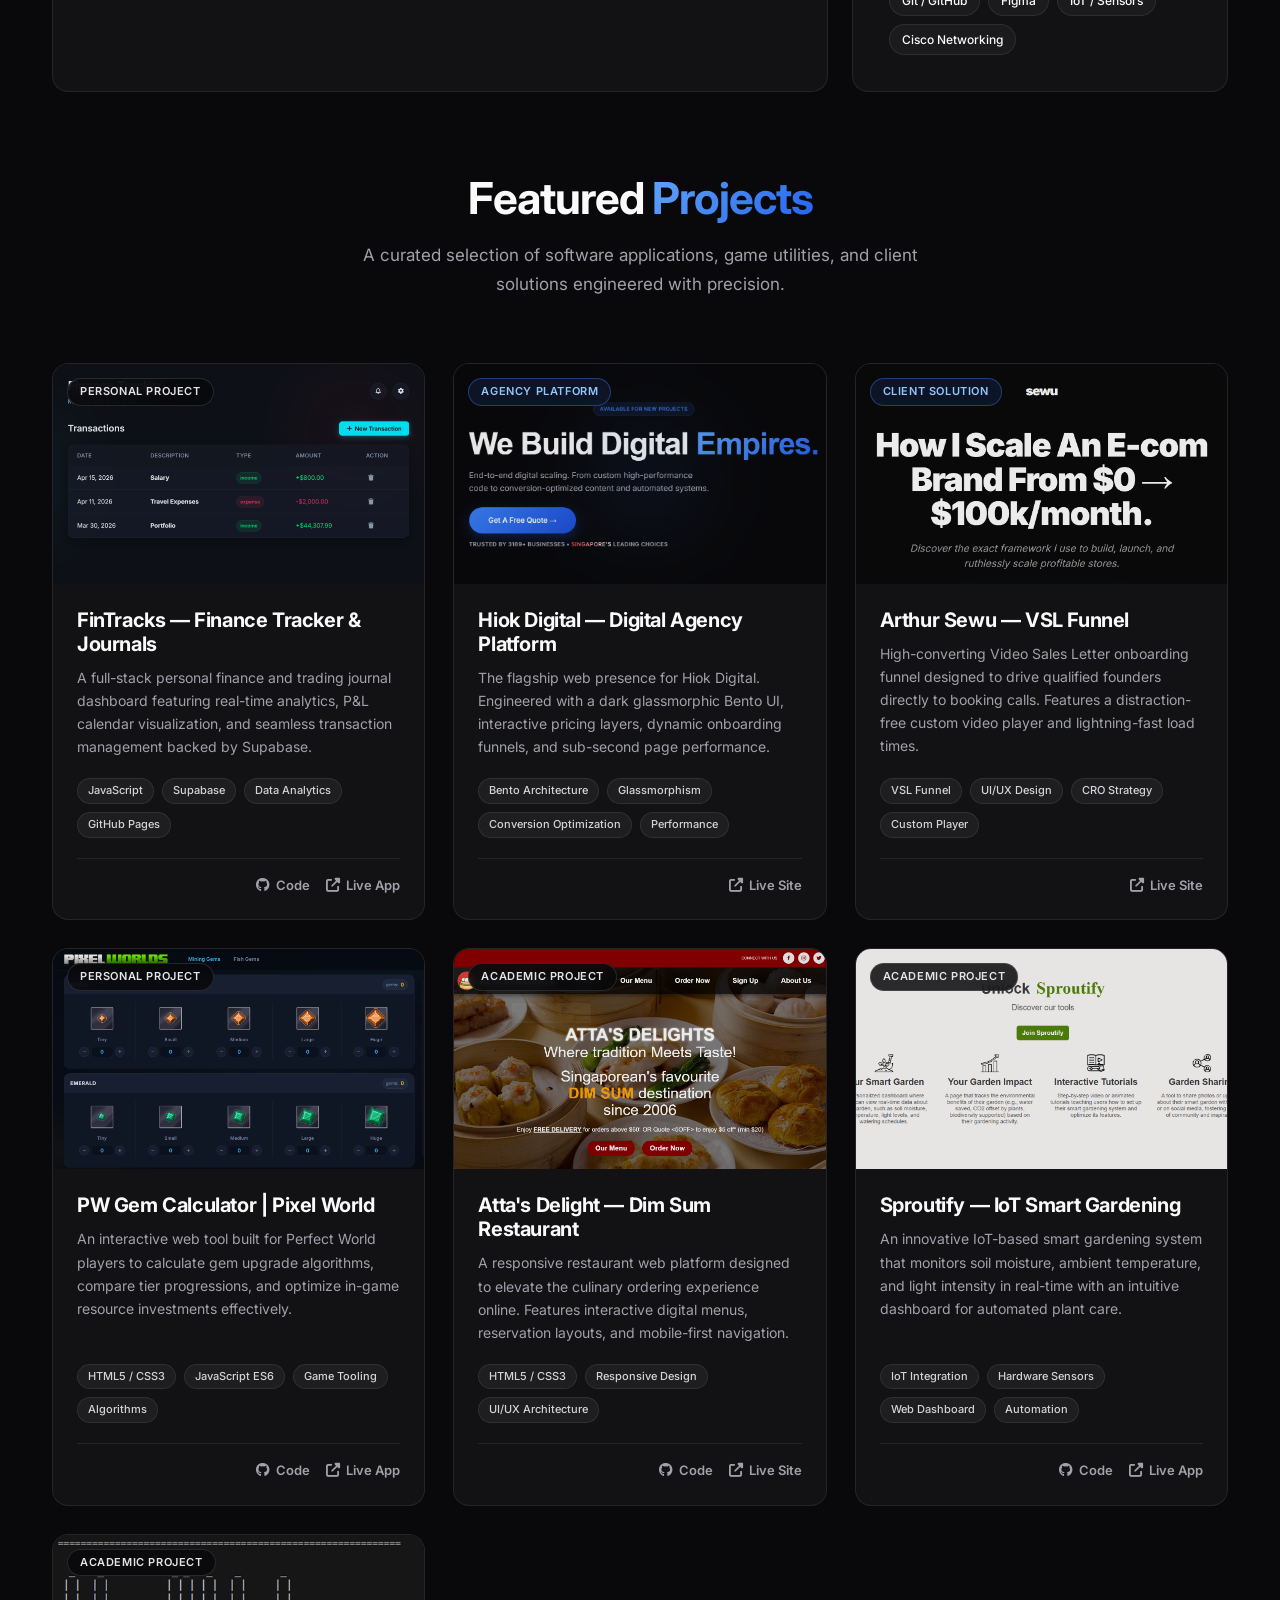
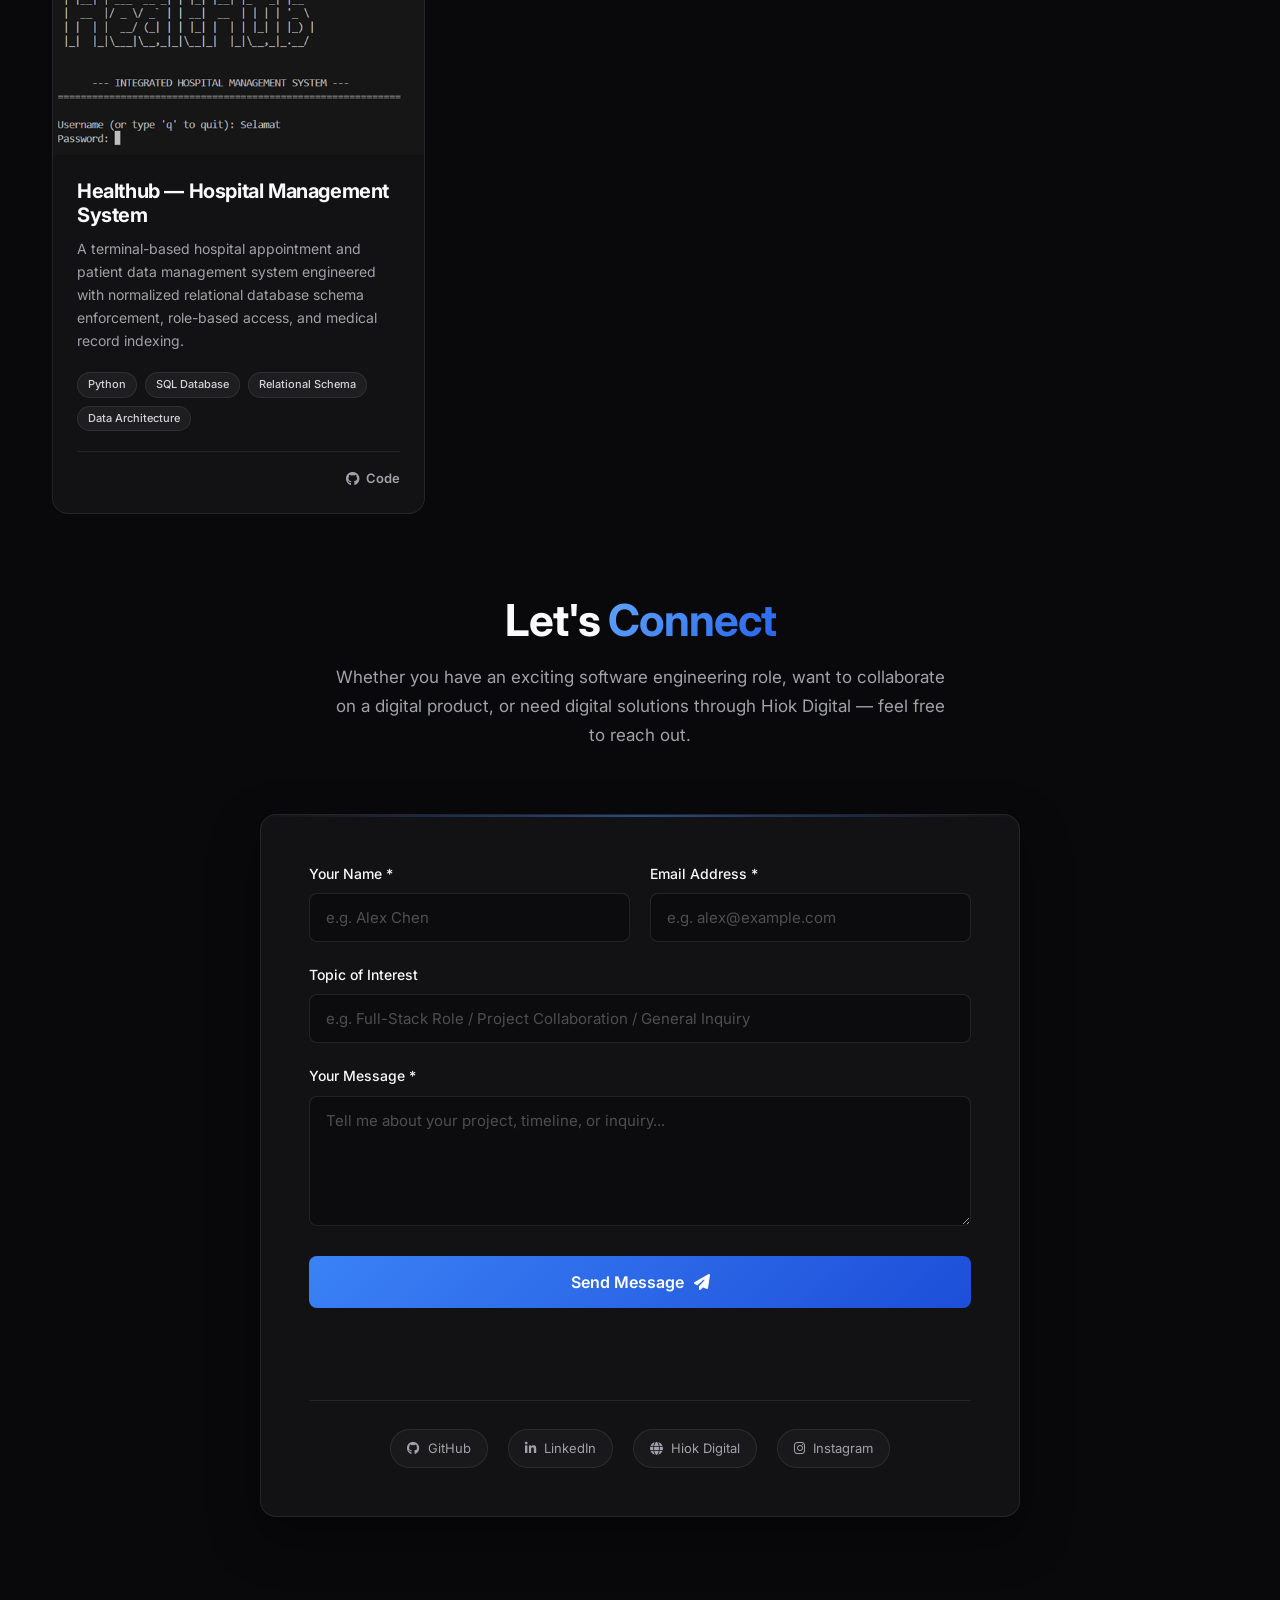
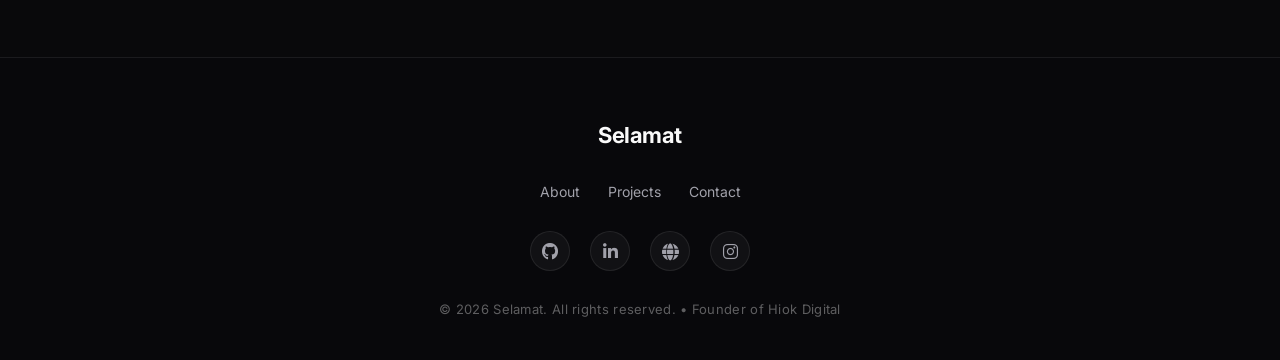
==== commit 6851195f: "feat: redesign portfolio to match agency dark theme with bento grid and sleek UI" ====
--- a/index.html
+++ b/index.html
@@ -4,291 +4,506 @@
 <head>
     <meta charset="UTF-8">
     <meta name="viewport" content="width=device-width, initial-scale=1.0">
-    <title>Portfolio | Selamat</title>
+    <title>Selamat | Digital Portfolio</title>
     <meta name="description"
-        content="Personal portfolio of Selamat, a passionate Prompt Engineer, Software Engineer, and aspiring Game Developer.">
+        content="Personal portfolio of Selamat — Electronic & Computer Engineering graduate, Software Engineer, and Founder of Hiok Digital. Building high-performance web applications, digital tools, and scalable software.">
 
     <!-- Open Graph / Facebook -->
     <meta property="og:type" content="website">
     <meta property="og:url" content="https://selamat.dev/">
-    <meta property="og:title" content="Portfolio | Selamat">
+    <meta property="og:title" content="Selamat | Digital Portfolio">
     <meta property="og:description"
-        content="Personal portfolio of Selamat, a passionate Prompt Engineer, Software Engineer, and aspiring Game Developer.">
+        content="Personal portfolio of Selamat — Electronic & Computer Engineering graduate, Software Engineer, and Founder of Hiok Digital.">
     <meta property="og:image" content="https://selamat.dev/assets/favicon.png">
 
     <!-- Twitter -->
     <meta property="twitter:card" content="summary_large_image">
     <meta property="twitter:url" content="https://selamat.dev/">
-    <meta property="twitter:title" content="Portfolio | Selamat">
+    <meta property="twitter:title" content="Selamat | Digital Portfolio">
     <meta property="twitter:description"
-        content="Personal portfolio of Selamat, a passionate Prompt Engineer, Software Engineer, and aspiring Game Developer.">
+        content="Personal portfolio of Selamat — Electronic & Computer Engineering graduate, Software Engineer, and Founder of Hiok Digital.">
     <meta property="twitter:image" content="https://selamat.dev/assets/favicon.png">
+
     <link rel="icon" type="image/png" href="assets/favicon.png">
-    <!-- Google Fonts -->
+
+    <!-- Typography: Fontshare General Sans + Google Fonts Inter -->
+    <link rel="preconnect" href="https://api.fontshare.com">
+    <link href="https://api.fontshare.com/v2/css?f[]=general-sans@400,500,600,700&display=swap" rel="stylesheet">
     <link rel="preconnect" href="https://fonts.googleapis.com">
     <link rel="preconnect" href="https://fonts.gstatic.com" crossorigin>
-    <link href="https://fonts.googleapis.com/css2?family=Inter:wght@300;400;500;600;700;800&display=swap"
-        rel="stylesheet">
+    <link href="https://fonts.googleapis.com/css2?family=Inter:wght@300;400;500;600;700&display=swap" rel="stylesheet">
+
     <!-- Font Awesome -->
     <link rel="stylesheet" href="https://cdnjs.cloudflare.com/ajax/libs/font-awesome/6.4.0/css/all.min.css">
-    <link rel="stylesheet" href="style.css?v=4">
+    <link rel="stylesheet" href="style.css?v=5">
 </head>
 
 <body>
+    <!-- ==========================================
+         NAVIGATION BAR
+         ========================================== -->
     <nav class="navbar">
         <div class="container nav-container">
-            <a href="#" class="logo">S<span>.</span></a>
+            <a href="#" class="logo">Selamat.</a>
             <ul class="nav-links">
                 <li><a href="#about">About</a></li>
                 <li><a href="#projects">Projects</a></li>
-                <li><a href="#contact" class="btn btn-primary">Contact</a></li>
+                <li><a href="#contact" class="btn btn-primary btn-sm">Contact</a></li>
             </ul>
             <div class="nav-controls">
-                <div class="hamburger" aria-label="Open mobile menu">
+                <div class="hamburger" aria-label="Toggle navigation menu">
                     <span class="bar"></span>
                     <span class="bar"></span>
-                    <span class="bar"></span>
                 </div>
             </div>
         </div>
     </nav>
 
+    <!-- ==========================================
+         HERO SECTION
+         ========================================== -->
     <header class="hero" id="home">
         <div class="container hero-container">
             <div class="hero-content hidden">
                 <h1 class="hero-title">Selamat.</h1>
-                <h2 class="hero-title-secondary"><span id="typewriter"></span><span class="cursor-blink">|</span></h2>
+                <h2 class="hero-title-secondary">
+                    <span id="typewriter"></span><span class="cursor-blink">|</span>
+                </h2>
                 <p class="hero-description">
-                    I'm an Electronic &amp; Computer Engineering graduate with a deep passion for software engineering —
-                    building digital products, designing intuitive interfaces, and turning complex ideas into clean,
-                    functional code.
+                    Electronic &amp; Computer Engineering graduate and Founder of <strong>Hiok Digital</strong>.
+                    I build high-performance web applications, architect scalable software systems, and design
+                    intuitive,
+                    conversion-driven digital interfaces.
                 </p>
                 <div class="hero-cta">
-                    <a href="#projects" class="btn btn-primary">View Projects</a>
-                    <a href="#contact" class="btn btn-outline">Contact Me</a>
-                </div>
-            </div>
-            <div class="hero-image hidden">
-                <div class="blob-bg"></div>
-            </div>
-
-            <!-- Abstract background element ported from Agency -->
-            <div class="hero-bg-glow"></div>
+                    <a href="#projects" class="btn btn-primary btn-gradient">
+                        Explore Projects <i class="fas fa-arrow-right"></i>
+                    </a>
+                    <a href="#contact" class="btn btn-outline">
+                        Get In Touch
+                    </a>
+                    <a href="https://hiok.digital/" target="_blank" class="hero-agency-pill">
+                        <span class="badge-dot"></span> Founder @ Hiok Digital <i class="fas fa-external-link-alt"></i>
+                    </a>
+                </div>
+            </div>
+
         </div>
     </header>
 
-
-
-    <section class="about" id="about">
+    <!-- ==========================================
+         ABOUT & BENTO ARSENAL
+         ========================================== -->
+    <section class="about section-padding" id="about">
         <div class="container">
-            <h2 class="section-title hidden">About Me</h2>
-            <div class="about-content hidden">
-                <div class="about-text">
+            <div class="section-header hidden">
+                <h2 class="section-title">About <span>Me</span></h2>
+                <p class="section-desc">
+                    Bridging the intersection of rigorous hardware engineering principles and modern, user-centric
+                    software development.
+                </p>
+            </div>
+
+            <div class="about-bento-grid">
+                <!-- Large Bento Box: Background & Discipline -->
+                <div class="bento-card col-span-2 hidden">
+                    <div class="bento-icon">
+                        <i class="fas fa-microchip"></i>
+                    </div>
+                    <h3>Engineering Foundation &amp; Mindset</h3>
                     <p>
-                        Hello! I'm Selamat — an Electronic &amp; Computer Engineering graduate with a strong
-                        foundation across both hardware and software disciplines. My academic journey took me
-                        deep into fields like Microcontroller Applications, Electronic System Design, and Computer
-                        Networking (Cisco Packet Tracer), giving me a solid grounding in how systems work at their core.
+                        I hold an <strong>Electronic &amp; Computer Engineering</strong> degree, which equipped me with
+                        a profound,
+                        first-principles understanding of computation across both silicon and software layers.
                     </p>
                     <p>
-                        On the software side, I work with Mobile Computing (Flutter &amp; Dart), Application
-                        Development &amp; Cloud Services (UWP), Database Design &amp; Application (Python &amp; SQL),
-                        Data Analytics &amp; Machine Learning, and Internet &amp; Web Development — bridging the gap
-                        between low-level engineering and modern software products.
+                        From programming <strong>Microcontrollers</strong>, architecting <strong>Electronic
+                            Systems</strong>, and simulating
+                        enterprise <strong>Computer Networks</strong> (Cisco Packet Tracer), I developed a meticulous
+                        approach to efficiency,
+                        latency optimization, and fault-tolerant architecture.
                     </p>
+                    <ul class="focus-list">
+                        <li><strong>Frontend:</strong> React, Next.js, Modern Semantic HTML5/CSS3, Responsive UI/UX</li>
+                        <li><strong>Backend:</strong> Python, Node.js, SQL Databases, Supabase, Cloud Infrastructure
+                        </li>
+                        <li><strong>Systems:</strong> Microcontroller Applications, IoT Sensors, Cisco Networking</li>
+                    </ul>
+                </div>
+
+                <!-- Bento Box: Technical Focus -->
+                <div class="bento-card hidden">
+                    <div class="bento-icon">
+                        <i class="fas fa-code"></i>
+                    </div>
+                    <h3>Technical Stack</h3>
+
+                    <div class="skill-category">
+                        <div class="skill-category-title"><i class="fas fa-laptop-code"></i> Web &amp; Applications
+                        </div>
+                        <div class="tech-tags">
+                            <span class="tech-tag">JavaScript (ES6+)</span>
+                            <span class="tech-tag">HTML5 / CSS3</span>
+                            <span class="tech-tag">React</span>
+                            <span class="tech-tag">Next.js</span>
+                            <span class="tech-tag">Flutter &amp; Dart</span>
+                        </div>
+                    </div>
+
+                    <div class="skill-category" style="margin-top: 16px;">
+                        <div class="skill-category-title"><i class="fas fa-server"></i> Backend &amp; Data</div>
+                        <div class="tech-tags">
+                            <span class="tech-tag">Python</span>
+                            <span class="tech-tag">SQL</span>
+                            <span class="tech-tag">Supabase</span>
+                            <span class="tech-tag">Node.js</span>
+                            <span class="tech-tag">REST APIs</span>
+                        </div>
+                    </div>
+
+                    <div class="skill-category" style="margin-top: 16px;">
+                        <div class="skill-category-title"><i class="fas fa-tools"></i> Tooling &amp; Systems</div>
+                        <div class="tech-tags">
+                            <span class="tech-tag">Git / GitHub</span>
+                            <span class="tech-tag">Figma</span>
+                            <span class="tech-tag">IoT / Sensors</span>
+                            <span class="tech-tag">Cisco Networking</span>
+                        </div>
+                    </div>
                 </div>
             </div>
         </div>
     </section>
 
-    <section class="projects" id="projects">
+    <!-- ==========================================
+         FEATURED WORK / PROJECTS
+         ========================================== -->
+    <section class="projects section-padding" id="projects">
         <div class="container">
-            <h2 class="section-title hidden">My Projects</h2>
-
-            <div class="project-filters hidden">
-                <button class="filter-btn active" data-filter="all">All</button>
-                <button class="filter-btn" data-filter="personal">Personal Project</button>
-                <button class="filter-btn" data-filter="school">School Project</button>
+            <div class="section-header hidden">
+                <h2 class="section-title">Featured <span>Projects</span></h2>
+                <p class="section-desc">
+                    A curated selection of software applications, game utilities, and client solutions engineered with
+                    precision.
+                </p>
             </div>
 
             <div class="projects-grid" id="projects-grid">
                 <!-- Project: FinTracks -->
                 <div class="project-card hidden" data-category="personal">
-                    <div class="project-img">
+                    <div class="project-img-wrapper">
+                        <span class="project-category-badge">Personal Project</span>
                         <img src="assets/case-study-finance.png" loading="lazy"
-                            alt="FinTracks Finance and Trading Journal Dashboard">
-                    </div>
-                    <div class="project-content">
-                        <h3>FinTracks — Finance Tracker & Journals</h3>
-                        <p class="project-description">A full-stack personal finance tracker with real-time dashboard
-                            analytics, P&L calendar, transaction management — all powered by Supabase.</p>
-                        <ul class="project-tech">
-                            <li>HTML / CSS / JS</li>
+                            alt="FinTracks Finance Tracker & Journals">
+                    </div>
+                    <div class="project-content">
+                        <h3>FinTracks — Finance Tracker &amp; Journals</h3>
+                        <p class="project-description">
+                            A full-stack personal finance and trading journal dashboard featuring real-time analytics,
+                            P&amp;L calendar visualization, and seamless transaction management backed by Supabase.
+                        </p>
+                        <ul class="project-tech">
+                            <li>JavaScript</li>
                             <li>Supabase</li>
+                            <li>Data Analytics</li>
                             <li>GitHub Pages</li>
                         </ul>
-                        <div class="project-links">
-                            <a href="https://github.com/Hiokz/finance-tracker" target="_blank"
-                                aria-label="View FinTracks source code on GitHub"><i class="fab fa-github"
-                                    aria-hidden="true"></i></a>
-                            <a href="https://fintracks.me/" target="_blank"
-                                aria-label="View live FinTracks application"><i class="fas fa-external-link-alt"
-                                    aria-hidden="true"></i></a>
+                        <div class="project-footer">
+                            <a href="https://github.com/Hiokz/finance-tracker" target="_blank" class="project-link-btn"
+                                aria-label="View source code">
+                                <i class="fab fa-github"></i> Code
+                            </a>
+                            <a href="https://fintracks.me/" target="_blank" class="project-link-btn"
+                                aria-label="View live application">
+                                <i class="fas fa-external-link-alt"></i> Live App
+                            </a>
+                        </div>
+                    </div>
+                </div>
+
+                <!-- Project: Hiok Digital -->
+                <div class="project-card hidden" data-category="agency">
+                    <div class="project-img-wrapper">
+                        <span class="project-category-badge agency">Agency Platform</span>
+                        <img src="assets/case-study-agency.png" loading="lazy" alt="Hiok Digital Agency Platform">
+                    </div>
+                    <div class="project-content">
+                        <h3>Hiok Digital — Digital Agency Platform</h3>
+                        <p class="project-description">
+                            The flagship web presence for Hiok Digital. Engineered with a dark glassmorphic Bento UI,
+                            interactive pricing layers, dynamic onboarding funnels, and sub-second page performance.
+                        </p>
+                        <ul class="project-tech">
+                            <li>Bento Architecture</li>
+                            <li>Glassmorphism</li>
+                            <li>Conversion Optimization</li>
+                            <li>Performance</li>
+                        </ul>
+                        <div class="project-footer">
+                            <a href="https://hiok.digital/" target="_blank" class="project-link-btn"
+                                aria-label="Visit Hiok Digital">
+                                <i class="fas fa-external-link-alt"></i> Live Site
+                            </a>
+                        </div>
+                    </div>
+                </div>
+
+                <!-- Project: Arthur Sewu VSL -->
+                <div class="project-card hidden" data-category="agency">
+                    <div class="project-img-wrapper">
+                        <span class="project-category-badge agency">Client Solution</span>
+                        <img src="assets/case-study-arthur.png" loading="lazy"
+                            alt="Arthur Sewu Full Stack Marketer VSL Funnel">
+                    </div>
+                    <div class="project-content">
+                        <h3>Arthur Sewu — VSL Funnel</h3>
+                        <p class="project-description">
+                            High-converting Video Sales Letter onboarding funnel designed to drive qualified founders
+                            directly to booking calls.
+                            Features a distraction-free custom video player and lightning-fast load times.
+                        </p>
+                        <ul class="project-tech">
+                            <li>VSL Funnel</li>
+                            <li>UI/UX Design</li>
+                            <li>CRO Strategy</li>
+                            <li>Custom Player</li>
+                        </ul>
+                        <div class="project-footer">
+                            <a href="https://sewu.org/" target="_blank" class="project-link-btn"
+                                aria-label="Visit live funnel">
+                                <i class="fas fa-external-link-alt"></i> Live Site
+                            </a>
                         </div>
                     </div>
                 </div>
 
                 <!-- Project: PW Gem Calculator -->
                 <div class="project-card hidden" data-category="personal">
-                    <div class="project-img">
+                    <div class="project-img-wrapper">
+                        <span class="project-category-badge">Personal Project</span>
                         <img src="assets/case-study-pw.png" loading="lazy" alt="Pixel World Gem Calculator">
                     </div>
                     <div class="project-content">
                         <h3>PW Gem Calculator | Pixel World</h3>
-                        <p class="project-description">A fan-made web tool for the game Perfect World, designed to help
-                            players calculate gem upgrade costs, compare gem tiers, and plan their in-game progression
-                            efficiently.</p>
-                        <ul class="project-tech">
-                            <li>HTML / CSS / JS</li>
+                        <p class="project-description">
+                            An interactive web tool built for Perfect World players to calculate gem upgrade algorithms,
+                            compare tier progressions, and optimize in-game resource investments effectively.
+                        </p>
+                        <ul class="project-tech">
+                            <li>HTML5 / CSS3</li>
+                            <li>JavaScript ES6</li>
                             <li>Game Tooling</li>
-                            <li>GitHub Pages</li>
-                        </ul>
-                        <div class="project-links">
-                            <a href="https://github.com/Hiokz/pwguide" target="_blank"
-                                aria-label="View PW Gem Calculator source code on GitHub"><i class="fab fa-github"
-                                    aria-hidden="true"></i></a>
-                            <a href="https://hiokz.github.io/pwguide/" target="_blank"
-                                aria-label="View live PW Gem Calculator"><i class="fas fa-external-link-alt"
-                                    aria-hidden="true"></i></a>
-                        </div>
-                    </div>
-                </div>
-
-                <!-- Project: DimSum -->
+                            <li>Algorithms</li>
+                        </ul>
+                        <div class="project-footer">
+                            <a href="https://github.com/Hiokz/pwguide" target="_blank" class="project-link-btn"
+                                aria-label="View source code">
+                                <i class="fab fa-github"></i> Code
+                            </a>
+                            <a href="https://hiokz.github.io/pwguide/" target="_blank" class="project-link-btn"
+                                aria-label="View live tool">
+                                <i class="fas fa-external-link-alt"></i> Live App
+                            </a>
+                        </div>
+                    </div>
+                </div>
+
+                <!-- Project: DimSum Restaurant -->
                 <div class="project-card hidden" data-category="school">
-                    <div class="project-img">
-                        <img src="assets/case-study-dimsum.png" loading="lazy" alt="DimSum Restaurant Website Mockup">
-                    </div>
-                    <div class="project-content">
-                        <h3>Atta's Delight — Dim Sum Resturant</h3>
-                        <p class="project-description">A beautifully crafted, responsive restaurant website designed to
-                            elevate the culinary experience online. Features a dynamic interactive menu, about page, and
-                            elegant reservation/ordering layouts built using semantic HTML5 and custom CSS3.</p>
-                        <ul class="project-tech">
-                            <li>HTML5</li>
-                            <li>CSS3 / Responsive</li>
-                            <li>Web Design</li>
-                        </ul>
-                        <div class="project-links">
-                            <a href="https://github.com/Hiokz/dimsum" target="_blank"
-                                aria-label="View DimSum source code on GitHub"><i class="fab fa-github"
-                                    aria-hidden="true"></i></a>
-                            <a href="https://hiokz.github.io/dimsum/" target="_blank"
-                                aria-label="View live DimSum website"><i class="fas fa-external-link-alt"
-                                    aria-hidden="true"></i></a>
+                    <div class="project-img-wrapper">
+                        <span class="project-category-badge">Academic Project</span>
+                        <img src="assets/case-study-dimsum.png" loading="lazy" alt="Atta's Delight Dim Sum Restaurant">
+                    </div>
+                    <div class="project-content">
+                        <h3>Atta's Delight — Dim Sum Restaurant</h3>
+                        <p class="project-description">
+                            A responsive restaurant web platform designed to elevate the culinary ordering experience
+                            online.
+                            Features interactive digital menus, reservation layouts, and mobile-first navigation.
+                        </p>
+                        <ul class="project-tech">
+                            <li>HTML5 / CSS3</li>
+                            <li>Responsive Design</li>
+                            <li>UI/UX Architecture</li>
+                        </ul>
+                        <div class="project-footer">
+                            <a href="https://github.com/Hiokz/dimsum" target="_blank" class="project-link-btn"
+                                aria-label="View source code">
+                                <i class="fab fa-github"></i> Code
+                            </a>
+                            <a href="https://hiokz.github.io/dimsum/" target="_blank" class="project-link-btn"
+                                aria-label="View live website">
+                                <i class="fas fa-external-link-alt"></i> Live Site
+                            </a>
                         </div>
                     </div>
                 </div>
 
                 <!-- Project: Sproutify -->
                 <div class="project-card hidden" data-category="school">
-                    <div class="project-img">
+                    <div class="project-img-wrapper">
+                        <span class="project-category-badge">Academic Project</span>
                         <img src="assets/case-study-sproutify.png" loading="lazy" alt="Sproutify IoT Smart Gardening">
                     </div>
                     <div class="project-content">
-                        <h3>Sproutify — IoT Revolutionizing Smart Gardening</h3>
-                        <p class="project-description">An innovative IoT-based smart gardening system that monitors soil
-                            moisture, temperature, and light levels in real-time. Features an intuitive dashboard for
-                            plant enthusiasts to track their garden's health and automate care routines seamlessly.</p>
-                        <ul class="project-tech">
-                            <li>IoT</li>
+                        <h3>Sproutify — IoT Smart Gardening</h3>
+                        <p class="project-description">
+                            An innovative IoT-based smart gardening system that monitors soil moisture, ambient
+                            temperature,
+                            and light intensity in real-time with an intuitive dashboard for automated plant care.
+                        </p>
+                        <ul class="project-tech">
+                            <li>IoT Integration</li>
+                            <li>Hardware Sensors</li>
                             <li>Web Dashboard</li>
-                            <li>Smart Automation</li>
-                        </ul>
-                        <div class="project-links">
-                            <a href="https://github.com/Hiokz/sproutify" target="_blank"
-                                aria-label="View Sproutify source code on GitHub"><i class="fab fa-github"
-                                    aria-hidden="true"></i></a>
-                            <a href="https://hiokz.github.io/sproutify/" target="_blank"
-                                aria-label="View live Sproutify website"><i class="fas fa-external-link-alt"
-                                    aria-hidden="true"></i></a>
-                        </div>
-                    </div>
-                </div>
-
+                            <li>Automation</li>
+                        </ul>
+                        <div class="project-footer">
+                            <a href="https://github.com/Hiokz/sproutify" target="_blank" class="project-link-btn"
+                                aria-label="View source code">
+                                <i class="fab fa-github"></i> Code
+                            </a>
+                            <a href="https://hiokz.github.io/sproutify/" target="_blank" class="project-link-btn"
+                                aria-label="View live dashboard">
+                                <i class="fas fa-external-link-alt"></i> Live App
+                            </a>
+                        </div>
+                    </div>
+                </div>
 
                 <!-- Project: Healthub -->
                 <div class="project-card hidden" data-category="school">
-                    <div class="project-img">
+                    <div class="project-img-wrapper">
+                        <span class="project-category-badge">Academic Project</span>
                         <img src="assets/case-study-hospital.png" loading="lazy"
                             alt="Healthub Hospital Management System">
                     </div>
                     <div class="project-content">
                         <h3>Healthub — Hospital Management System</h3>
-                        <p class="project-description">A comprehensive terminal-based Hospital Appointment and Patient
-                            Management System designed to streamline operations from patient registration to medical
-                            billing. Developed with a robust, normalized relational database that enforces referential
-                            integrity and secure access controls.</p>
+                        <p class="project-description">
+                            A terminal-based hospital appointment and patient data management system engineered with
+                            normalized relational database schema enforcement, role-based access, and medical record
+                            indexing.
+                        </p>
                         <ul class="project-tech">
                             <li>Python</li>
-                            <li>SQL</li>
-                            <li>Relational Database</li>
-                        </ul>
-                        <div class="project-links">
-                            <a href="https://github.com/Hiokz/hospital" target="_blank"
-                                aria-label="View Healthub source code on GitHub"><i class="fab fa-github"
-                                    aria-hidden="true"></i></a>
-                        </div>
-                    </div>
-                </div>
-
+                            <li>SQL Database</li>
+                            <li>Relational Schema</li>
+                            <li>Data Architecture</li>
+                        </ul>
+                        <div class="project-footer">
+                            <a href="https://github.com/Hiokz/hospital" target="_blank" class="project-link-btn"
+                                aria-label="View source code">
+                                <i class="fab fa-github"></i> Code
+                            </a>
+                        </div>
+                    </div>
+                </div>
             </div>
         </div>
     </section>
 
-    <section class="contact" id="contact">
+    <!-- ==========================================
+         CONTACT / COLLABORATION SECTION
+         ========================================== -->
+    <section class="contact section-padding" id="contact">
         <div class="container">
-            <h2 class="section-title center hidden">Collaboration & Opportunities</h2>
-            <p class="contact-desc hidden">I'm always open to new collaborations, exciting opportunities, and meaningful
-                conversations. Whether it's a project, an idea, or just a hello — feel free to reach out!
-            </p>
-            <div class="contact-form-container hidden">
+            <div class="section-header hidden">
+                <h2 class="section-title">Let's <span>Connect</span></h2>
+                <p class="section-desc">
+                    Whether you have an exciting software engineering role, want to collaborate on a digital product,
+                    or need digital solutions through Hiok Digital — feel free to reach out.
+                </p>
+            </div>
+
+            <div class="contact-card-container hidden">
                 <form id="contact-form" class="contact-form"
                     action="https://formsubmit.co/7c8ea1d906c0c1d243cabf44a55c1d92" method="POST">
+
+                    <div class="form-row">
+                        <div class="form-group">
+                            <label for="name">Your Name *</label>
+                            <input type="text" id="name" name="name" placeholder="e.g. Alex Chen" required>
+                        </div>
+                        <div class="form-group">
+                            <label for="email">Email Address *</label>
+                            <input type="email" id="email" name="email" placeholder="e.g. alex@example.com" required>
+                        </div>
+                    </div>
+
                     <div class="form-group">
-                        <input type="text" id="name" name="name" placeholder="Name" required>
-                    </div>
+                        <label for="inquiry-type">Topic of Interest</label>
+                        <input type="text" id="inquiry-type" name="topic"
+                            placeholder="e.g. Full-Stack Role / Project Collaboration / General Inquiry">
+                    </div>
+
                     <div class="form-group">
-                        <input type="email" id="email" name="email" placeholder="Email" required>
-                    </div>
-                    <div class="form-group">
-                        <textarea id="message" name="message" rows="5" placeholder="Message" required></textarea>
-                    </div>
-                    <!-- FormSubmit specific inputs to prevent captcha and redirect -->
+                        <label for="message">Your Message *</label>
+                        <textarea id="message" name="message" rows="5"
+                            placeholder="Tell me about your project, timeline, or inquiry..." required></textarea>
+                    </div>
+
+                    <!-- FormSubmit Hidden Configuration -->
                     <input type="hidden" name="_captcha" value="false">
-                    <input type="hidden" name="_subject" value="New message from Portfolio!">
-                    <button type="submit" class="btn btn-primary submit-btn">Send Message</button>
+                    <input type="hidden" name="_subject" value="New Inquiry from Selamat.dev Portfolio!">
+
+                    <button type="submit" class="btn btn-primary btn-gradient contact-submit-btn">
+                        Send Message <i class="fas fa-paper-plane"></i>
+                    </button>
                     <div class="form-status" id="form-status"></div>
                 </form>
+
+                <!-- Quick Connect Links -->
+                <div class="contact-social-strip">
+                    <a href="https://github.com/Hiokz" target="_blank" class="contact-social-link">
+                        <i class="fab fa-github"></i> GitHub
+                    </a>
+                    <a href="https://sg.linkedin.com/in/chan-jia-wei-selamat-386698310" target="_blank"
+                        class="contact-social-link">
+                        <i class="fab fa-linkedin-in"></i> LinkedIn
+                    </a>
+                    <a href="https://hiok.digital/" target="_blank" class="contact-social-link">
+                        <i class="fas fa-globe"></i> Hiok Digital
+                    </a>
+                    <a href="https://www.instagram.com/sxlamat/?hl=en" target="_blank" class="contact-social-link">
+                        <i class="fab fa-instagram"></i> Instagram
+                    </a>
+                </div>
             </div>
         </div>
     </section>
 
+    <!-- ==========================================
+         FOOTER
+         ========================================== -->
     <footer>
         <div class="container footer-container">
+            <div class="footer-logo">Selamat</div>
+            <div class="footer-nav">
+                <a href="#about">About</a>
+                <a href="#projects">Projects</a>
+                <a href="#contact">Contact</a>
+            </div>
             <div class="social-links">
-                <a href="https://github.com/Hiokz" target="_blank" aria-label="Visit my GitHub profile"><i
-                        class="fab fa-github" aria-hidden="true"></i></a>
+                <a href="https://github.com/Hiokz" target="_blank" aria-label="Visit my GitHub profile">
+                    <i class="fab fa-github" aria-hidden="true"></i>
+                </a>
                 <a href="https://sg.linkedin.com/in/chan-jia-wei-selamat-386698310" target="_blank"
-                    aria-label="Connect with me on LinkedIn"><i class="fab fa-linkedin-in" aria-hidden="true"></i></a>
-                <a href="https://www.instagram.com/sxlamat/?hl=en" target="_blank"
-                    aria-label="Follow me on Instagram"><i class="fab fa-instagram" aria-hidden="true"></i></a>
-            </div>
-            <p>Designed & Built by Selamat</p>
+                    aria-label="Connect with me on LinkedIn">
+                    <i class="fab fa-linkedin-in" aria-hidden="true"></i>
+                </a>
+                <a href="https://hiok.digital/" target="_blank" aria-label="Visit Hiok Digital Agency">
+                    <i class="fas fa-globe" aria-hidden="true"></i>
+                </a>
+                <a href="https://www.instagram.com/sxlamat/?hl=en" target="_blank" aria-label="Follow me on Instagram">
+                    <i class="fab fa-instagram" aria-hidden="true"></i>
+                </a>
+            </div>
+            <p class="footer-bottom">&copy; 2026 Selamat. All rights reserved. &bull; Founder of Hiok Digital</p>
         </div>
     </footer>
 
-    <script src="script.js?v=4"></script>
+    <script src="script.js?v=5"></script>
 </body>
 
 </html>
--- a/style.css
+++ b/style.css
@@ -1,31 +1,59 @@
-/* ============================================
-   Custom Properties / Design Tokens
-   ============================================ */
+/* ==========================================================================
+   Selamat.dev — Personal Portfolio Stylesheet
+   Theme: Hiok Digital Inspired (Deep Dark, Glassmorphism, Electric Blue)
+   ========================================================================== */
+
 :root {
-    --bg-main: #B2EBF2;
-    --bg-card: #C9F0F5;
-    --bg-hover: #9AE3EC;
-    --nav-bg: rgba(178, 235, 242, 0.88);
-
-    --text-main: #000000;
-    --text-muted: #2a2a2a;
-    --text-subtle: #555555;
-
-    --accent: #000000;
-    --accent-tint: rgba(0, 0, 0, 0.06);
-
-    --border: rgba(0, 0, 0, 0.18);
-    --border-strong: rgba(0, 0, 0, 0.55);
-
-    --font-sans: 'Inter', sans-serif;
-    --nav-height: 72px;
-    --radius: 6px;
-    --transition: all 0.25s cubic-bezier(0.645, 0.045, 0.355, 1);
-}
-
-/* ============================================
-   Reset & Base
-   ============================================ */
+    /* Layout */
+    --container-width: 1240px;
+    --nav-height: 76px;
+    --border-radius: 16px;
+    --border-radius-sm: 8px;
+    --border-radius-pill: 100px;
+
+    /* Color Palette (Deep Dark Zinc Palette) */
+    --bg-main: #09090b;
+    /* Zinc 950 */
+    --bg-secondary: #121215;
+    /* Zinc 900 tint */
+    --bg-card: rgba(24, 24, 27, 0.7);
+    /* Zinc 900 w/ glass opacity */
+    --bg-card-hover: rgba(39, 39, 42, 0.8);
+    /* Zinc 800 */
+    --bg-card-subtle: rgba(255, 255, 255, 0.03);
+
+    /* Text Colors */
+    --text-primary: #fafafa;
+    --text-muted: #a1a1aa;
+    --text-subtle: #71717a;
+
+    /* Accents (Hiok Digital Electric Blue & Neon Glow) */
+    --accent-primary: #3b82f6;
+    /* Blue 500 */
+    --accent-hover: #2563eb;
+    /* Blue 600 */
+    --accent-gradient: linear-gradient(135deg, #60a5fa 0%, #2563eb 100%);
+    --accent-glow: rgba(59, 130, 246, 0.18);
+    --accent-glow-strong: rgba(59, 130, 246, 0.35);
+
+    /* Glass Borders */
+    --border-glass: 1px solid rgba(255, 255, 255, 0.08);
+    --border-glass-hover: 1px solid rgba(255, 255, 255, 0.2);
+    --border-accent: 1px solid rgba(59, 130, 246, 0.35);
+
+    /* Typography */
+    --font-heading: 'General Sans', 'Inter', -apple-system, BlinkMacSystemFont, 'Segoe UI', Roboto, sans-serif;
+    --font-body: 'Inter', -apple-system, BlinkMacSystemFont, 'Segoe UI', Roboto, sans-serif;
+    --font-mono: 'JetBrains Mono', 'Fira Code', monospace;
+
+    /* Transitions */
+    --transition-fast: 0.2s cubic-bezier(0.4, 0, 0.2, 1);
+    --transition-smooth: 0.4s cubic-bezier(0.16, 1, 0.3, 1);
+}
+
+/* ==========================================================================
+   Reset & Base Styles
+   ========================================================================== */
 *,
 *::before,
 *::after {
@@ -39,11 +67,13 @@
 }
 
 body {
-    font-family: var(--font-sans);
+    font-family: var(--font-body);
     background-color: var(--bg-main);
-    color: var(--text-main);
+    color: var(--text-primary);
     line-height: 1.6;
     overflow-x: hidden;
+    -webkit-font-smoothing: antialiased;
+    -moz-osx-font-smoothing: grayscale;
 }
 
 h1,
@@ -52,185 +82,190 @@
 h4,
 h5,
 h6 {
-    color: var(--text-main);
+    font-family: var(--font-heading);
     font-weight: 700;
+    color: var(--text-primary);
+    line-height: 1.2;
+    letter-spacing: -0.02em;
 }
 
 a {
-    color: var(--text-main);
     text-decoration: none;
-    transition: var(--transition);
-}
-
-a:hover {
-    opacity: 0.65;
+    color: inherit;
+    transition: all var(--transition-fast);
 }
 
 ul {
     list-style: none;
 }
 
+img {
+    max-width: 100%;
+    display: block;
+}
+
 .container {
-    max-width: 1140px;
+    max-width: var(--container-width);
     margin: 0 auto;
-    padding: 0 48px;
-}
-
-/* ============================================
+    padding: 0 32px;
+}
+
+/* ==========================================================================
+   Typography & Utilities
+   ========================================================================== */
+.section-padding {
+    padding: 40px 0;
+    position: relative;
+}
+
+.section-header {
+    text-align: center;
+    margin-bottom: 64px;
+}
+
+.section-title {
+    font-size: clamp(32px, 5vw, 44px);
+    margin-bottom: 16px;
+    letter-spacing: -1px;
+}
+
+.section-title span {
+    background: var(--accent-gradient);
+    -webkit-background-clip: text;
+    -webkit-text-fill-color: transparent;
+    background-clip: text;
+}
+
+.section-desc {
+    color: var(--text-muted);
+    font-size: 17px;
+    max-width: 620px;
+    margin: 0 auto;
+    line-height: 1.7;
+}
+
+/* Gradient text utility */
+.gradient-text {
+    background: var(--accent-gradient);
+    -webkit-background-clip: text;
+    -webkit-text-fill-color: transparent;
+    background-clip: text;
+}
+
+/* ==========================================================================
    Buttons
-   ============================================ */
+   ========================================================================== */
 .btn {
-    display: inline-block;
-    padding: 11px 26px;
-    border-radius: var(--radius);
+    display: inline-flex;
+    align-items: center;
+    justify-content: center;
+    gap: 10px;
+    padding: 12px 28px;
+    border-radius: var(--border-radius-sm);
+    font-size: 15px;
+    font-weight: 600;
+    font-family: var(--font-body);
+    cursor: pointer;
+    transition: all var(--transition-smooth);
+    border: none;
+    outline: none;
+    white-space: nowrap;
+}
+
+.btn-sm {
+    padding: 8px 18px;
     font-size: 14px;
-    font-weight: 600;
-    font-family: var(--font-sans);
-    cursor: pointer;
-    transition: var(--transition);
-    text-align: center;
-    letter-spacing: 0.3px;
-}
-
-.btn-primary {
-    color: var(--text-main);
-    background-color: transparent;
-    border: 1.5px solid var(--text-main);
-}
-
-.btn-primary:hover {
-    background-color: var(--bg-hover);
-    color: var(--text-main);
-    opacity: 1;
-}
-
+}
+
+.btn-large {
+    padding: 16px 36px;
+    font-size: 16px;
+}
+
+/* Primary Gradient Button */
+.btn-primary,
+.btn-gradient {
+    background: linear-gradient(135deg, #3b82f6 0%, #1d4ed8 100%);
+    color: #ffffff;
+    box-shadow: none;
+}
+
+.btn-primary:hover,
+.btn-gradient:hover {
+    background: linear-gradient(135deg, #2563eb 0%, #1e3a8a 100%);
+    box-shadow: none;
+    transform: translateY(-2px);
+    color: #ffffff;
+}
+
+/* Glass Outline Button */
 .btn-outline {
-    color: var(--text-main);
-    background-color: transparent;
-    border: 1.5px solid var(--text-main);
+    background: rgba(255, 255, 255, 0.03);
+    border: 1px solid rgba(255, 255, 255, 0.12);
+    color: var(--text-primary);
+    backdrop-filter: blur(8px);
+    -webkit-backdrop-filter: blur(8px);
 }
 
 .btn-outline:hover {
-    background-color: var(--bg-hover);
-    color: var(--text-main);
-    opacity: 1;
-}
-
-/* Magnetic Button */
-.magnetic-btn {
-    position: relative;
+    background: rgba(255, 255, 255, 0.08);
+    border-color: rgba(255, 255, 255, 0.28);
+    transform: translateY(-2px);
+    color: #ffffff;
+}
+
+/* Subtle agency pill badge */
+.hero-agency-pill {
     display: inline-flex;
     align-items: center;
-    justify-content: center;
-}
-
-.magnetic-btn .text {
-    position: relative;
-    z-index: 2;
-    pointer-events: none;
-    transition: transform 0.3s cubic-bezier(0.23, 1, 0.32, 1);
-}
-
-.magnetic-btn .magnet-area {
-    position: absolute;
-    inset: 0;
-    z-index: 1;
-}
-
-/* Cursor blink */
-.cursor-blink {
-    display: inline-block;
-    color: var(--text-main);
-    animation: blink 1s step-end infinite;
-    font-weight: 300;
-}
-
-@keyframes blink {
-
-    0%,
-    100% {
-        opacity: 1;
-    }
-
-    50% {
-        opacity: 0;
-    }
-}
-
-/* ============================================
-   Section Common
-   ============================================ */
-section {
-    padding: 96px 0;
-    scroll-margin-top: var(--nav-height);
-}
-
-.section-title {
-    font-size: 30px;
-    font-weight: 700;
-    position: relative;
-    margin-bottom: 48px;
-    display: flex;
-    align-items: center;
-    white-space: nowrap;
-    gap: 20px;
-}
-
-.section-title::after {
-    content: "";
-    flex: 1;
-    height: 1px;
-    background-color: var(--border-strong);
-    max-width: 320px;
-}
-
-.section-title.center {
-    justify-content: center;
-}
-
-.section-title.center::before {
-    content: "";
-    height: 1px;
-    background-color: var(--border-strong);
-    width: 120px;
-}
-
-.section-title.center::after {
-    flex: unset;
-    width: 120px;
-    max-width: 120px;
-}
-
-/* ============================================
-   Navbar
-   ============================================ */
+    gap: 8px;
+    padding: 13px 20px;
+    background: rgba(59, 130, 246, 0.08);
+    border: 1px solid rgba(59, 130, 246, 0.25);
+    border-radius: var(--border-radius-pill);
+    color: #93c5fd;
+    font-size: 14px;
+    font-weight: 500;
+    transition: all var(--transition-fast);
+}
+
+.hero-agency-pill:hover {
+    background: rgba(59, 130, 246, 0.16);
+    border-color: rgba(59, 130, 246, 0.45);
+    color: #ffffff;
+    transform: translateY(-2px);
+    box-shadow: 0 0 20px var(--accent-glow);
+}
+
+.hero-agency-pill .badge-dot {
+    width: 6px;
+    height: 6px;
+    border-radius: 50%;
+    background: #60a5fa;
+    box-shadow: 0 0 8px #60a5fa;
+}
+
+/* ==========================================================================
+   Navigation Bar (Glassmorphic)
+   ========================================================================== */
 .navbar {
     position: fixed;
     top: 0;
+    left: 0;
     width: 100%;
     height: var(--nav-height);
-    background: var(--nav-bg);
-    backdrop-filter: blur(14px);
-    -webkit-backdrop-filter: blur(14px);
     z-index: 1000;
-    transition: var(--transition);
-    border-bottom: 2px solid #000000;
+    background: rgba(9, 9, 11, 0.7);
+    backdrop-filter: blur(16px);
+    -webkit-backdrop-filter: blur(16px);
+    border-bottom: var(--border-glass);
+    transition: all var(--transition-smooth);
 }
 
 .navbar.scrolled {
-    /* no box-shadow on scroll */
-}
-
-/* "Let's Talk" nav button — transparent background */
-.nav-links .btn-primary {
-    background-color: transparent;
-    color: var(--text-main);
-}
-
-.nav-links .btn-primary:hover {
-    background-color: var(--bg-hover);
-    color: var(--text-main);
-    opacity: 1;
+    background: rgba(9, 9, 11, 0.92);
+    border-bottom: 1px solid rgba(255, 255, 255, 0.1);
+    box-shadow: 0 4px 30px rgba(0, 0, 0, 0.6);
 }
 
 .nav-container {
@@ -241,14 +276,13 @@
 }
 
 .logo {
+    font-family: var(--font-heading);
     font-size: 22px;
-    font-weight: 800;
-    color: var(--text-main);
+    font-weight: 700;
     letter-spacing: -0.5px;
-}
-
-.logo span {
-    color: var(--text-main);
+    color: var(--text-primary);
+    display: flex;
+    align-items: center;
 }
 
 .nav-links {
@@ -261,524 +295,735 @@
     font-size: 14px;
     font-weight: 500;
     color: var(--text-muted);
-    letter-spacing: 0.2px;
+    transition: color var(--transition-fast);
+    position: relative;
 }
 
 .nav-links li a:hover {
-    color: var(--text-main);
-    opacity: 1;
-}
-
-.nav-controls {
-    display: flex;
-    align-items: center;
-    gap: 20px;
-}
-
+    color: var(--text-primary);
+}
+
+.nav-links li a.agency-nav-link {
+    display: inline-flex;
+    align-items: center;
+    gap: 6px;
+    color: #93c5fd;
+}
+
+.nav-links li a.agency-nav-link:hover {
+    color: #ffffff;
+}
+
+.nav-links .btn {
+    margin-left: 8px;
+}
+
+.nav-links .btn-primary {
+    background: #ffffff;
+    color: #000000;
+    box-shadow: 0 4px 15px rgba(255, 255, 255, 0.15);
+    transition: all 0.2s ease;
+}
+
+.nav-links .btn-primary:hover {
+    background: #f4f4f5;
+    color: #000000;
+    transform: translateY(-2px);
+    box-shadow: 0 0 20px rgba(255, 255, 255, 0.35);
+}
+
+/* Hamburger (2-bar Agency Design) */
 .hamburger {
     display: none;
     flex-direction: column;
-    justify-content: space-between;
+    gap: 6px;
+    cursor: pointer;
+    width: 26px;
+    padding: 6px 0;
+    z-index: 1002;
+}
+
+.hamburger .bar {
+    height: 2px;
+    background-color: var(--text-primary);
+    border-radius: 2px;
+    transition: all var(--transition-smooth);
+}
+
+.hamburger .bar:nth-child(1) {
     width: 24px;
-    height: 16px;
-    cursor: pointer;
-    z-index: 1002;
-}
-
-.hamburger .bar {
-    width: 100%;
-    height: 2px;
-    background-color: var(--text-main);
-    border-radius: 2px;
-    transition: all 0.3s cubic-bezier(0.25, 0.46, 0.45, 0.94);
-}
-
-.hamburger:hover .bar {
-    opacity: 0.6;
+}
+
+.hamburger .bar:nth-child(2) {
+    width: 16px;
+    align-self: flex-end;
 }
 
 .hamburger.active .bar:nth-child(1) {
-    transform: translateY(7px) rotate(45deg);
+    transform: translateY(4px) rotate(45deg);
+    width: 22px;
 }
 
 .hamburger.active .bar:nth-child(2) {
-    opacity: 0;
-}
-
-.hamburger.active .bar:nth-child(3) {
-    transform: translateY(-7px) rotate(-45deg);
-}
-
-/* ============================================
+    transform: translateY(-4px) rotate(-45deg);
+    width: 22px;
+    align-self: auto;
+}
+
+/* ==========================================================================
    Hero Section
-   ============================================ */
+   ========================================================================== */
 .hero {
+    position: relative;
     min-height: 100vh;
     display: flex;
-    flex-direction: column;
-    justify-content: flex-start;
-    padding-top: calc(var(--nav-height) + 56px);
-    scroll-margin-top: var(--nav-height);
-    position: relative;
+    align-items: center;
+    padding: calc(var(--nav-height) + 60px) 0 100px;
+    overflow: hidden;
 }
 
 .hero-container {
     position: relative;
-    z-index: 1;
+    z-index: 2;
 }
 
 .hero-content {
-    max-width: 780px;
+    max-width: 860px;
+}
+
+.hero-badge {
+    display: inline-flex;
+    align-items: center;
+    gap: 10px;
+    padding: 6px 16px;
+    background: rgba(59, 130, 246, 0.1);
+    border: 1px solid rgba(59, 130, 246, 0.25);
+    border-radius: var(--border-radius-pill);
+    color: #93c5fd;
+    font-size: 13px;
+    font-weight: 500;
+    letter-spacing: 0.3px;
+    margin-bottom: 24px;
+}
+
+.badge-dot {
+    width: 8px;
+    height: 8px;
+    border-radius: 50%;
+    background: #22c55e;
+    box-shadow: 0 0 10px #22c55e;
+    animation: pulse-dot 2s infinite ease-in-out;
+}
+
+@keyframes pulse-dot {
+
+    0%,
+    100% {
+        transform: scale(1);
+        opacity: 1;
+    }
+
+    50% {
+        transform: scale(0.85);
+        opacity: 0.5;
+    }
 }
 
 .hero-title {
-    color: var(--text-main);
-    font-size: clamp(48px, 8vw, 88px);
+    font-size: clamp(48px, 8vw, 84px);
     font-weight: 800;
+    letter-spacing: -2.5px;
     line-height: 1.05;
     margin-bottom: 8px;
-    letter-spacing: -2px;
 }
 
 .hero-title-secondary {
+    font-size: clamp(28px, 5vw, 44px);
+    font-weight: 600;
     color: var(--text-muted);
-    font-size: clamp(36px, 6vw, 66px);
-    font-weight: 700;
-    line-height: 1.1;
-    margin-bottom: 28px;
-    letter-spacing: -1.5px;
+    letter-spacing: -1px;
+    margin-bottom: 24px;
+    min-height: 1.3em;
+    display: flex;
+    align-items: center;
+}
+
+.cursor-blink {
+    display: inline-block;
+    color: var(--accent-primary);
+    margin-left: 4px;
+    font-weight: 300;
+    animation: cursor-blink 1s step-end infinite;
+}
+
+@keyframes cursor-blink {
+
+    0%,
+    100% {
+        opacity: 1;
+    }
+
+    50% {
+        opacity: 0;
+    }
 }
 
 .hero-description {
-    color: var(--text-subtle);
-    max-width: 520px;
-    font-size: 17px;
-    margin-bottom: 44px;
+    font-size: clamp(16px, 2vw, 19px);
+    color: var(--text-muted);
+    max-width: 640px;
     line-height: 1.75;
+    margin-bottom: 40px;
 }
 
 .hero-cta {
     display: flex;
+    align-items: center;
     gap: 16px;
     flex-wrap: wrap;
-}
-
-/* Subtle radial background accent */
-.hero-bg-glow {
-    position: absolute;
-    top: 30%;
-    right: 5%;
-    width: 500px;
-    height: 500px;
-    background: radial-gradient(circle, rgba(0, 0, 0, 0.04) 0%, transparent 70%);
-    z-index: 0;
-    pointer-events: none;
-    border-radius: 50%;
-    animation: pulse-glow 10s infinite alternate ease-in-out;
-}
-
-@keyframes pulse-glow {
-    0% {
-        transform: scale(0.85);
-        opacity: 0.5;
-    }
-
-    100% {
-        transform: scale(1.15);
-        opacity: 1;
-    }
-}
-
-/* ============================================
-   Highlight Link (legacy support)
-   ============================================ */
-.highlight-link {
-    color: var(--text-main);
-    font-weight: 700;
-    text-decoration: none;
+    margin-bottom: 36px;
+}
+
+/* ==========================================================================
+   About Section & Bento Box Grid
+   ========================================================================== */
+.about-bento-grid {
+    display: grid;
+    grid-template-columns: repeat(3, 1fr);
+    gap: 24px;
+}
+
+.bento-card {
+    background: var(--bg-card);
+    border: var(--border-glass);
+    border-radius: var(--border-radius);
+    padding: 36px;
     position: relative;
-    transition: var(--transition);
-}
-
-.highlight-link::after {
+    overflow: hidden;
+    backdrop-filter: blur(12px);
+    -webkit-backdrop-filter: blur(12px);
+    transition: all var(--transition-smooth);
+    display: flex;
+    flex-direction: column;
+}
+
+.bento-card::before {
     content: '';
     position: absolute;
-    width: 0;
-    height: 1.5px;
-    bottom: -2px;
+    top: 0;
     left: 0;
-    background-color: var(--text-main);
-    transition: var(--transition);
-}
-
-.highlight-link:hover::after {
-    width: 100%;
-}
-
-/* ============================================
-   About Section
-   ============================================ */
-.about-content {
-    display: grid;
-    grid-template-columns: 3fr 2fr;
-    gap: 56px;
-}
-
-.about-text p {
-    color: var(--text-subtle);
+    right: 0;
+    height: 2px;
+    background: linear-gradient(90deg, transparent, rgba(255, 255, 255, 0.15), transparent);
+    opacity: 0;
+    transition: opacity var(--transition-fast);
+}
+
+.bento-card:hover {
+    background: var(--bg-card-hover);
+    transform: translateY(-4px);
+    border: var(--border-glass-hover);
+    box-shadow: 0 20px 40px rgba(0, 0, 0, 0.45);
+}
+
+.bento-card:hover::before {
+    opacity: 1;
+}
+
+.bento-card.col-span-2 {
+    grid-column: span 2;
+}
+
+.bento-icon {
+    width: 48px;
+    height: 48px;
+    border-radius: var(--border-radius-sm);
+    background: rgba(59, 130, 246, 0.1);
+    border: 1px solid rgba(59, 130, 246, 0.25);
+    display: flex;
+    align-items: center;
+    justify-content: center;
+    color: var(--accent-primary);
+    font-size: 20px;
+    margin-bottom: 24px;
+}
+
+.bento-card h3 {
+    font-size: 22px;
+    margin-bottom: 14px;
+    color: var(--text-primary);
+}
+
+.bento-card p {
+    color: var(--text-muted);
+    font-size: 15px;
+    line-height: 1.7;
     margin-bottom: 18px;
-    font-size: 17px;
-    line-height: 1.8;
-}
-
-/* ============================================
-   Projects Filter Buttons
-   ============================================ */
-.project-filters {
-    display: flex;
-    gap: 10px;
-    flex-wrap: wrap;
-    margin-bottom: 40px;
-}
-
-.filter-btn {
-    padding: 8px 20px;
-    border-radius: var(--radius);
-    border: 1.5px solid var(--border-strong);
-    background: transparent;
-    color: var(--text-muted);
-    font-family: var(--font-sans);
+}
+
+.bento-card p:last-child {
+    margin-bottom: 0;
+}
+
+/* Skills Categories inside Bento Card */
+.skill-category {
+    margin-bottom: 20px;
+}
+
+.skill-category:last-child {
+    margin-bottom: 0;
+}
+
+.skill-category-title {
     font-size: 13px;
     font-weight: 600;
-    cursor: pointer;
-    transition: all 0.2s ease;
-    letter-spacing: 0.2px;
-}
-
-.filter-btn:hover {
-    border-color: var(--text-main);
-    color: var(--text-main);
-    background: var(--accent-tint);
-}
-
-.filter-btn.active {
-    background: var(--bg-hover);
-    border-color: var(--text-main);
-    color: var(--text-main);
-}
-
-.project-card.hidden-by-filter {
-    display: none;
-}
-
-/* ============================================
-   Projects Grid
-   ============================================ */
+    text-transform: uppercase;
+    letter-spacing: 0.8px;
+    color: #93c5fd;
+    margin-bottom: 10px;
+    display: flex;
+    align-items: center;
+    gap: 8px;
+}
+
+.tech-tags {
+    display: flex;
+    flex-wrap: wrap;
+    gap: 8px;
+}
+
+.tech-tag {
+    font-size: 12px;
+    padding: 5px 12px;
+    background: rgba(255, 255, 255, 0.04);
+    border: 1px solid rgba(255, 255, 255, 0.08);
+    border-radius: var(--border-radius-pill);
+    color: var(--text-primary);
+    font-weight: 500;
+    transition: all var(--transition-fast);
+}
+
+.tech-tag:hover {
+    background: rgba(59, 130, 246, 0.12);
+    border-color: rgba(59, 130, 246, 0.3);
+    color: #93c5fd;
+}
+
+/* Focus List with arrows (port from agency) */
+.focus-list {
+    list-style: none;
+    display: flex;
+    flex-direction: column;
+    gap: 12px;
+    margin-top: 16px;
+}
+
+.focus-list li {
+    font-size: 14px;
+    color: var(--text-muted);
+    display: flex;
+    align-items: center;
+    gap: 10px;
+}
+
+.focus-list li strong {
+    color: var(--text-primary);
+    font-weight: 600;
+    min-width: 80px;
+}
+
+.focus-list li::before {
+    content: '→';
+    color: var(--accent-primary);
+    font-weight: bold;
+}
+
+/* ==========================================================================
+   Projects Section
+   ========================================================================== */
+.projects {
+    position: relative;
+}
+
 .projects-grid {
     display: grid;
-    grid-template-columns: repeat(auto-fill, minmax(300px, 1fr));
+    grid-template-columns: repeat(auto-fill, minmax(360px, 1fr));
     gap: 28px;
 }
 
 .project-card {
     background: var(--bg-card);
-    border-radius: 8px;
+    border: var(--border-glass);
+    border-radius: var(--border-radius);
     overflow: hidden;
-    transition: transform 0.35s cubic-bezier(0.23, 1, 0.32, 1),
-        box-shadow 0.35s ease,
-        border-color 0.35s ease;
-    border: 1.5px solid var(--border);
+    backdrop-filter: blur(12px);
+    -webkit-backdrop-filter: blur(12px);
+    display: flex;
+    flex-direction: column;
+    position: relative;
+    transition: all var(--transition-smooth);
+}
+
+.project-card::before {
+    content: '';
+    position: absolute;
+    top: 0;
+    left: 0;
+    right: 0;
+    height: 2px;
+    background: linear-gradient(90deg, transparent, rgba(59, 130, 246, 0.5), transparent);
+    opacity: 0;
+    transition: opacity var(--transition-fast);
+    z-index: 2;
 }
 
 .project-card:hover {
-    border-color: var(--text-main);
-    box-shadow: 4px 8px 32px -8px rgba(0, 0, 0, 0.18);
-    transform: translateY(-4px);
-}
-
-.project-card:hover .project-img img {
-    transform: scale(1.04);
-}
-
-.project-img {
+    border-color: rgba(59, 130, 246, 0.35);
+    box-shadow: 0 20px 45px rgba(0, 0, 0, 0.5);
+    transform: translateY(-6px);
+}
+
+.project-card:hover::before {
+    opacity: 1;
+}
+
+.project-card.hidden-by-filter {
+    display: none !important;
+}
+
+/* Thumbnail container */
+.project-img-wrapper {
+    position: relative;
     width: 100%;
-    height: 196px;
+    height: 220px;
     overflow: hidden;
-    position: relative;
-    background-color: var(--bg-hover);
-}
-
-.project-img img {
+    background: #0c0c0e;
+}
+
+.project-img-wrapper img {
     width: 100%;
     height: 100%;
     object-fit: cover;
-    transition: transform 0.4s ease;
+    object-position: top center;
+    transition: transform 0.6s cubic-bezier(0.16, 1, 0.3, 1), opacity var(--transition-fast);
+    opacity: 0.92;
+}
+
+.project-card:hover .project-img-wrapper img {
+    transform: scale(1.05);
+    opacity: 1;
+}
+
+.project-category-badge {
+    position: absolute;
+    top: 14px;
+    left: 14px;
+    background: rgba(9, 9, 11, 0.85);
+    backdrop-filter: blur(8px);
+    -webkit-backdrop-filter: blur(8px);
+    border: 1px solid rgba(255, 255, 255, 0.12);
+    color: #e4e4e7;
+    padding: 4px 12px;
+    border-radius: var(--border-radius-pill);
+    font-size: 11px;
+    font-weight: 600;
+    text-transform: uppercase;
+    letter-spacing: 0.6px;
+    z-index: 2;
+}
+
+.project-category-badge.agency {
+    border-color: rgba(59, 130, 246, 0.4);
+    color: #93c5fd;
+    background: rgba(15, 23, 42, 0.9);
 }
 
 .project-content {
     padding: 24px;
+    flex-grow: 1;
+    display: flex;
+    flex-direction: column;
 }
 
 .project-content h3 {
-    font-size: 18px;
-    font-weight: 700;
+    font-size: 20px;
     margin-bottom: 10px;
-    color: var(--text-main);
+    color: var(--text-primary);
 }
 
 .project-description {
-    color: var(--text-subtle);
+    color: var(--text-muted);
     font-size: 14px;
-    margin-bottom: 18px;
     line-height: 1.65;
+    margin-bottom: 20px;
+    flex-grow: 1;
 }
 
 .project-tech {
     display: flex;
     flex-wrap: wrap;
     gap: 8px;
-    margin-bottom: 18px;
+    margin-bottom: 20px;
 }
 
 .project-tech li {
-    font-size: 12px;
-    font-family: monospace;
+    font-size: 11px;
+    font-family: var(--font-body);
+    font-weight: 500;
+    color: #d4d4d8;
+    background: rgba(255, 255, 255, 0.05);
+    border: 1px solid rgba(255, 255, 255, 0.08);
+    padding: 3px 10px;
+    border-radius: var(--border-radius-pill);
+}
+
+.project-footer {
+    display: flex;
+    justify-content: flex-end;
+    align-items: center;
+    gap: 16px;
+    padding-top: 16px;
+    border-top: var(--border-glass);
+}
+
+.project-link-btn {
+    display: inline-flex;
+    align-items: center;
+    gap: 6px;
+    font-size: 13px;
     font-weight: 600;
     color: var(--text-muted);
-    background: var(--accent-tint);
-    border: 1px solid var(--border);
-    padding: 3px 10px;
-    border-radius: 4px;
-    letter-spacing: 0.2px;
-}
-
-.project-links {
-    display: flex;
-    gap: 14px;
-}
-
-.project-links a {
-    color: var(--text-main);
-    font-size: 18px;
-    transition: var(--transition);
-}
-
-.project-links a:hover {
-    opacity: 0.5;
-}
-
-/* ============================================
-   Contact Section
-   ============================================ */
-.contact-desc {
-    color: var(--text-subtle);
-    text-align: center;
-    max-width: 540px;
-    margin: 0 auto 44px;
-    font-size: 17px;
-    line-height: 1.75;
-}
-
-.contact-form-container {
-    max-width: 560px;
+    transition: color var(--transition-fast), transform var(--transition-fast);
+}
+
+.project-link-btn:hover {
+    color: var(--accent-primary);
+    transform: translateY(-2px);
+}
+
+.project-link-btn i {
+    font-size: 14px;
+}
+
+/* ==========================================================================
+   Contact / Collaboration Section
+   ========================================================================== */
+.contact {
+    position: relative;
+    padding-bottom: 140px;
+}
+
+.contact-card-container {
+    max-width: 760px;
     margin: 0 auto;
+    background: var(--bg-card);
+    border: var(--border-glass);
+    border-radius: var(--border-radius);
+    padding: 48px;
+    backdrop-filter: blur(16px);
+    -webkit-backdrop-filter: blur(16px);
+    position: relative;
+    overflow: hidden;
+    box-shadow: 0 20px 50px rgba(0, 0, 0, 0.4);
+}
+
+.contact-card-container::before {
+    content: '';
+    position: absolute;
+    top: 0;
+    left: 0;
+    right: 0;
+    height: 2px;
+    background: linear-gradient(90deg, transparent, rgba(59, 130, 246, 0.5), transparent);
 }
 
 .contact-form {
     display: flex;
     flex-direction: column;
+    gap: 22px;
+}
+
+.form-row {
+    display: flex;
     gap: 20px;
 }
 
+.form-group {
+    flex: 1;
+    display: flex;
+    flex-direction: column;
+    gap: 8px;
+}
+
+.form-group label {
+    font-size: 14px;
+    font-weight: 500;
+    color: var(--text-primary);
+}
+
 .form-group input,
-.form-group textarea {
+.form-group textarea,
+.form-group select {
     width: 100%;
     padding: 14px 16px;
-    background: var(--bg-card);
-    border: 1.5px solid var(--border-strong);
-    border-radius: var(--radius);
-    color: var(--text-main);
-    font-family: var(--font-sans);
+    background: rgba(9, 9, 11, 0.6);
+    border: 1px solid rgba(255, 255, 255, 0.1);
+    border-radius: var(--border-radius-sm);
+    color: var(--text-primary);
+    font-family: var(--font-body);
     font-size: 15px;
-    transition: var(--transition);
+    transition: all var(--transition-fast);
     outline: none;
 }
 
 .form-group textarea {
-    resize: none;
+    resize: vertical;
+    min-height: 130px;
 }
 
 .form-group input::placeholder,
 .form-group textarea::placeholder {
-    color: var(--text-subtle);
+    color: rgba(255, 255, 255, 0.28);
 }
 
 .form-group input:focus,
-.form-group textarea:focus {
-    border-color: var(--text-main);
-    box-shadow: 0 0 0 3px rgba(0, 0, 0, 0.07);
-}
-
-.submit-btn {
-    align-self: flex-start;
-    padding: 14px 40px;
-    font-size: 15px;
+.form-group textarea:focus,
+.form-group select:focus {
+    border-color: var(--accent-primary);
+    box-shadow: 0 0 0 4px var(--accent-glow);
+    background: rgba(9, 9, 11, 0.9);
+}
+
+.contact-submit-btn {
+    width: 100%;
+    padding: 16px;
+    font-size: 16px;
+    margin-top: 8px;
 }
 
 .form-status {
-    margin-top: 6px;
-    color: var(--text-main);
+    margin-top: 14px;
     font-size: 14px;
     font-weight: 500;
-}
-
-/* ============================================
-   Custom Select (legacy support)
-   ============================================ */
-.custom-select-source.hidden-select {
-    display: none !important;
-}
-
-.custom-select-container {
-    position: relative;
-    width: 100%;
-}
-
-.custom-select-trigger {
-    display: flex;
-    justify-content: space-between;
-    align-items: center;
-    width: 100%;
-    padding: 14px 16px;
-    background: var(--bg-card);
-    border: 1.5px solid var(--border-strong);
-    border-radius: var(--radius);
-    color: var(--text-main);
-    font-family: var(--font-sans);
-    font-size: 15px;
-    cursor: pointer;
-    transition: var(--transition);
-}
-
-.custom-select-trigger:hover,
-.custom-select-container.open .custom-select-trigger {
-    border-color: var(--text-main);
-    box-shadow: 0 0 0 3px rgba(0, 0, 0, 0.07);
-}
-
-.custom-select-trigger .arrow-icon {
+    text-align: center;
+    min-height: 20px;
+    transition: all var(--transition-fast);
+}
+
+/* Quick social badge strip below form */
+.contact-social-strip {
+    margin-top: 36px;
+    padding-top: 28px;
+    border-top: var(--border-glass);
+    display: flex;
+    justify-content: center;
+    align-items: center;
+    gap: 20px;
+    flex-wrap: wrap;
+}
+
+.contact-social-link {
+    display: inline-flex;
+    align-items: center;
+    gap: 8px;
+    padding: 8px 16px;
+    border-radius: var(--border-radius-pill);
+    background: rgba(255, 255, 255, 0.03);
+    border: 1px solid rgba(255, 255, 255, 0.08);
     font-size: 13px;
     color: var(--text-muted);
-    transition: transform 0.3s cubic-bezier(0.16, 1, 0.3, 1);
-}
-
-.custom-select-container.open .custom-select-trigger .arrow-icon {
-    transform: rotate(180deg);
-    color: var(--text-main);
-}
-
-.custom-options-container {
-    position: absolute;
-    top: calc(100% + 6px);
-    left: 0;
-    width: 100%;
-    background: var(--bg-card);
-    border: 1.5px solid var(--border-strong);
-    border-radius: var(--radius);
-    box-shadow: 0 12px 32px rgba(0, 0, 0, 0.12);
-    z-index: 20;
-    overflow: hidden;
-    opacity: 0;
-    transform: translateY(-8px) scaleY(0.95);
-    transform-origin: top;
-    pointer-events: none;
-    transition: all 0.25s cubic-bezier(0.16, 1, 0.3, 1);
-}
-
-.custom-select-container.open .custom-options-container {
-    opacity: 1;
-    transform: translateY(0) scaleY(1);
-    pointer-events: auto;
-}
-
-.custom-option {
-    padding: 13px 16px;
+    transition: all var(--transition-fast);
+}
+
+.contact-social-link:hover {
+    background: rgba(59, 130, 246, 0.1);
+    border-color: rgba(59, 130, 246, 0.3);
+    color: var(--accent-primary);
+    transform: translateY(-2px);
+}
+
+/* ==========================================================================
+   Footer
+   ========================================================================== */
+footer {
+    border-top: var(--border-glass);
+    padding: 60px 0 40px;
+    background: rgba(9, 9, 11, 0.85);
+    position: relative;
+    z-index: 10;
+}
+
+.footer-container {
+    display: flex;
+    flex-direction: column;
+    align-items: center;
+    gap: 28px;
+}
+
+.footer-logo {
+    font-family: var(--font-heading);
+    font-size: 22px;
+    font-weight: 700;
+    letter-spacing: -0.5px;
+    color: var(--text-primary);
+}
+
+.footer-nav {
+    display: flex;
+    gap: 28px;
+}
+
+.footer-nav a {
+    color: var(--text-muted);
     font-size: 14px;
-    color: var(--text-main);
-    cursor: pointer;
-    transition: all 0.15s ease;
-    border-bottom: 1px solid var(--border);
-}
-
-.custom-option.is-placeholder {
-    color: var(--text-subtle);
-    font-style: italic;
-    display: none;
-}
-
-.custom-option:last-child {
-    border-bottom: none;
-}
-
-.custom-option:hover {
-    background: var(--accent-tint);
-    padding-left: 22px;
-}
-
-.custom-option.selected {
-    background: var(--accent-tint);
-    font-weight: 600;
-}
-
-/* ============================================
-   Footer
-   ============================================ */
-footer {
-    padding: 40px 0 32px;
+}
+
+.footer-nav a:hover {
+    color: var(--text-primary);
+}
+
+.social-links {
+    display: flex;
+    gap: 20px;
+}
+
+.social-links a {
+    width: 40px;
+    height: 40px;
+    border-radius: 50%;
+    background: rgba(255, 255, 255, 0.04);
+    border: 1px solid rgba(255, 255, 255, 0.08);
+    display: flex;
+    align-items: center;
+    justify-content: center;
+    color: var(--text-muted);
+    font-size: 17px;
+    transition: all var(--transition-fast);
+}
+
+.social-links a:hover {
+    background: rgba(59, 130, 246, 0.15);
+    border-color: rgba(59, 130, 246, 0.4);
+    color: var(--accent-primary);
+    transform: translateY(-4px);
+    box-shadow: 0 0 15px var(--accent-glow);
+}
+
+.footer-bottom {
     text-align: center;
-    border-top: 1px solid var(--border);
-    background: var(--bg-main);
-}
-
-.footer-container {
-    display: flex;
-    flex-direction: column;
-    align-items: center;
-    gap: 14px;
-}
-
-.social-links {
-    display: flex;
-    justify-content: center;
-    gap: 22px;
-}
-
-.social-links a {
-    color: var(--text-muted);
-    font-size: 20px;
-    transition: var(--transition);
-}
-
-.social-links a:hover {
-    color: var(--text-main);
-    transform: translateY(-2px);
-    opacity: 1;
-}
-
-footer p {
-    color: var(--text-subtle);
+    color: rgba(255, 255, 255, 0.35);
     font-size: 13px;
     letter-spacing: 0.3px;
 }
 
-/* ============================================
-   Scroll Animations
-   ============================================ */
+/* ==========================================================================
+   Scroll Animations (Hiok Digital observer style)
+   ========================================================================== */
 .hidden {
     opacity: 0;
-    transform: translateY(24px);
-    transition: opacity 0.55s cubic-bezier(0.5, 0, 0, 1),
-        transform 0.55s cubic-bezier(0.5, 0, 0, 1);
+    transform: translateY(28px);
+    transition: opacity 0.8s cubic-bezier(0.16, 1, 0.3, 1),
+        transform 0.8s cubic-bezier(0.16, 1, 0.3, 1);
 }
 
 .show {
@@ -786,147 +1031,117 @@
     transform: translateY(0);
 }
 
-/* ============================================
-   Agency Banner (legacy support)
-   ============================================ */
-.agency-banner-container {
-    padding: 40px 0 96px;
-    position: relative;
-    z-index: 10;
-}
-
-.agency-banner {
-    display: flex;
-    flex-direction: column;
-    gap: 28px;
-    background: var(--bg-card);
-    border: 1.5px solid var(--border-strong);
-    border-radius: 12px;
-    padding: 48px;
-    transition: transform 0.3s ease, box-shadow 0.3s ease;
-}
-
-.agency-banner:hover {
-    transform: translateY(-4px);
-    box-shadow: 4px 8px 32px -8px rgba(0, 0, 0, 0.15);
-}
-
-.banner-content h3 {
-    font-size: clamp(22px, 3.5vw, 30px);
-    margin-bottom: 12px;
-}
-
-.banner-content p {
-    font-size: 17px;
-    color: var(--text-subtle);
-    max-width: 560px;
-}
-
-.banner-content strong {
-    color: var(--text-main);
-    font-weight: 700;
-}
-
-.btn-agency {
-    display: inline-flex;
-    align-items: center;
-    gap: 10px;
-    background: var(--text-main);
-    color: var(--bg-main);
-    padding: 14px 30px;
-    border-radius: var(--radius);
-    font-weight: 700;
-    font-size: 15px;
-    transition: all 0.25s ease;
-    text-decoration: none;
-    white-space: nowrap;
-}
-
-.btn-agency:hover {
-    background: transparent;
-    color: var(--text-main);
-    border: 1.5px solid var(--text-main);
-    opacity: 1;
-}
-
-.btn-agency i {
-    transition: transform 0.25s ease;
-}
-
-.btn-agency:hover i {
-    transform: translateX(4px);
-}
-
-@media (min-width: 900px) {
-    .agency-banner {
-        flex-direction: row;
-        align-items: center;
-        justify-content: space-between;
-        padding: 56px;
-    }
-}
-
-/* ============================================
-   Responsive
-   ============================================ */
+/* ==========================================================================
+   Responsive Breakpoints
+   ========================================================================== */
+@media (max-width: 1024px) {
+    .agency-card {
+        grid-template-columns: 1fr;
+        gap: 36px;
+    }
+
+    .about-bento-grid {
+        grid-template-columns: 1fr;
+    }
+
+    .bento-card.col-span-2 {
+        grid-column: span 1;
+    }
+
+    .projects-grid {
+        grid-template-columns: repeat(auto-fill, minmax(320px, 1fr));
+    }
+}
+
 @media (max-width: 768px) {
     .container {
-        padding: 0 24px;
+        padding: 0 20px;
+    }
+
+    .section-padding {
+        padding: 80px 0;
+    }
+
+    .hamburger {
+        display: flex;
     }
 
     .nav-links {
         display: flex;
         flex-direction: column;
+        align-items: flex-start;
         position: absolute;
-        top: var(--nav-height);
-        right: 20px;
-        background: var(--bg-card);
-        padding: 20px 24px;
-        border-radius: 8px;
-        border: 1.5px solid var(--border-strong);
-        gap: 18px;
-        z-index: 1000;
-        min-width: 160px;
-
+        top: 100%;
+        left: 0;
+        width: 100%;
+        background: rgba(9, 9, 11, 0.96);
+        backdrop-filter: blur(24px);
+        -webkit-backdrop-filter: blur(24px);
+        padding: 28px 24px;
+        border-bottom: var(--border-glass);
+        box-shadow: 0 20px 40px rgba(0, 0, 0, 0.7);
+        gap: 20px;
+
+        /* Animation states */
         opacity: 0;
         visibility: hidden;
-        transform: translateY(-8px) scale(0.96);
+        transform: translateY(-16px);
         pointer-events: none;
-        transition: all 0.28s cubic-bezier(0.175, 0.885, 0.32, 1.275);
-        transform-origin: top right;
+        transition: all var(--transition-smooth);
     }
 
     .nav-links.active {
         opacity: 1;
         visibility: visible;
-        transform: translateY(0) scale(1);
+        transform: translateY(0);
         pointer-events: auto;
     }
 
-    .hamburger {
-        display: flex;
+    .nav-links li {
+        width: 100%;
+    }
+
+    .nav-links li a {
+        font-size: 16px;
+        display: block;
+        padding: 6px 0;
+    }
+
+    .nav-links .btn {
+        width: 100%;
+        margin-left: 0;
+        margin-top: 10px;
+    }
+
+    .hero-title {
+        letter-spacing: -1.5px;
     }
 
     .hero-cta {
         flex-direction: column;
-        align-items: flex-start;
-    }
-
-    .section-title::after {
-        flex: 1;
-        max-width: unset;
-    }
-
-    .about-content {
+        align-items: stretch;
+    }
+
+    .hero-cta .btn {
+        width: 100%;
+    }
+
+    .agency-card {
+        padding: 32px 20px;
+    }
+
+    .form-row {
+        flex-direction: column;
+        gap: 20px;
+    }
+
+    .contact-card-container {
+        padding: 32px 20px;
+    }
+}
+
+@media (max-width: 480px) {
+    .projects-grid {
         grid-template-columns: 1fr;
     }
-}
-
-@media (max-width: 400px) {
-
-    .filter-btn,
-    .project-filter-btn {
-        padding: 6px 12px;
-        font-size: 12px;
-    }
 }
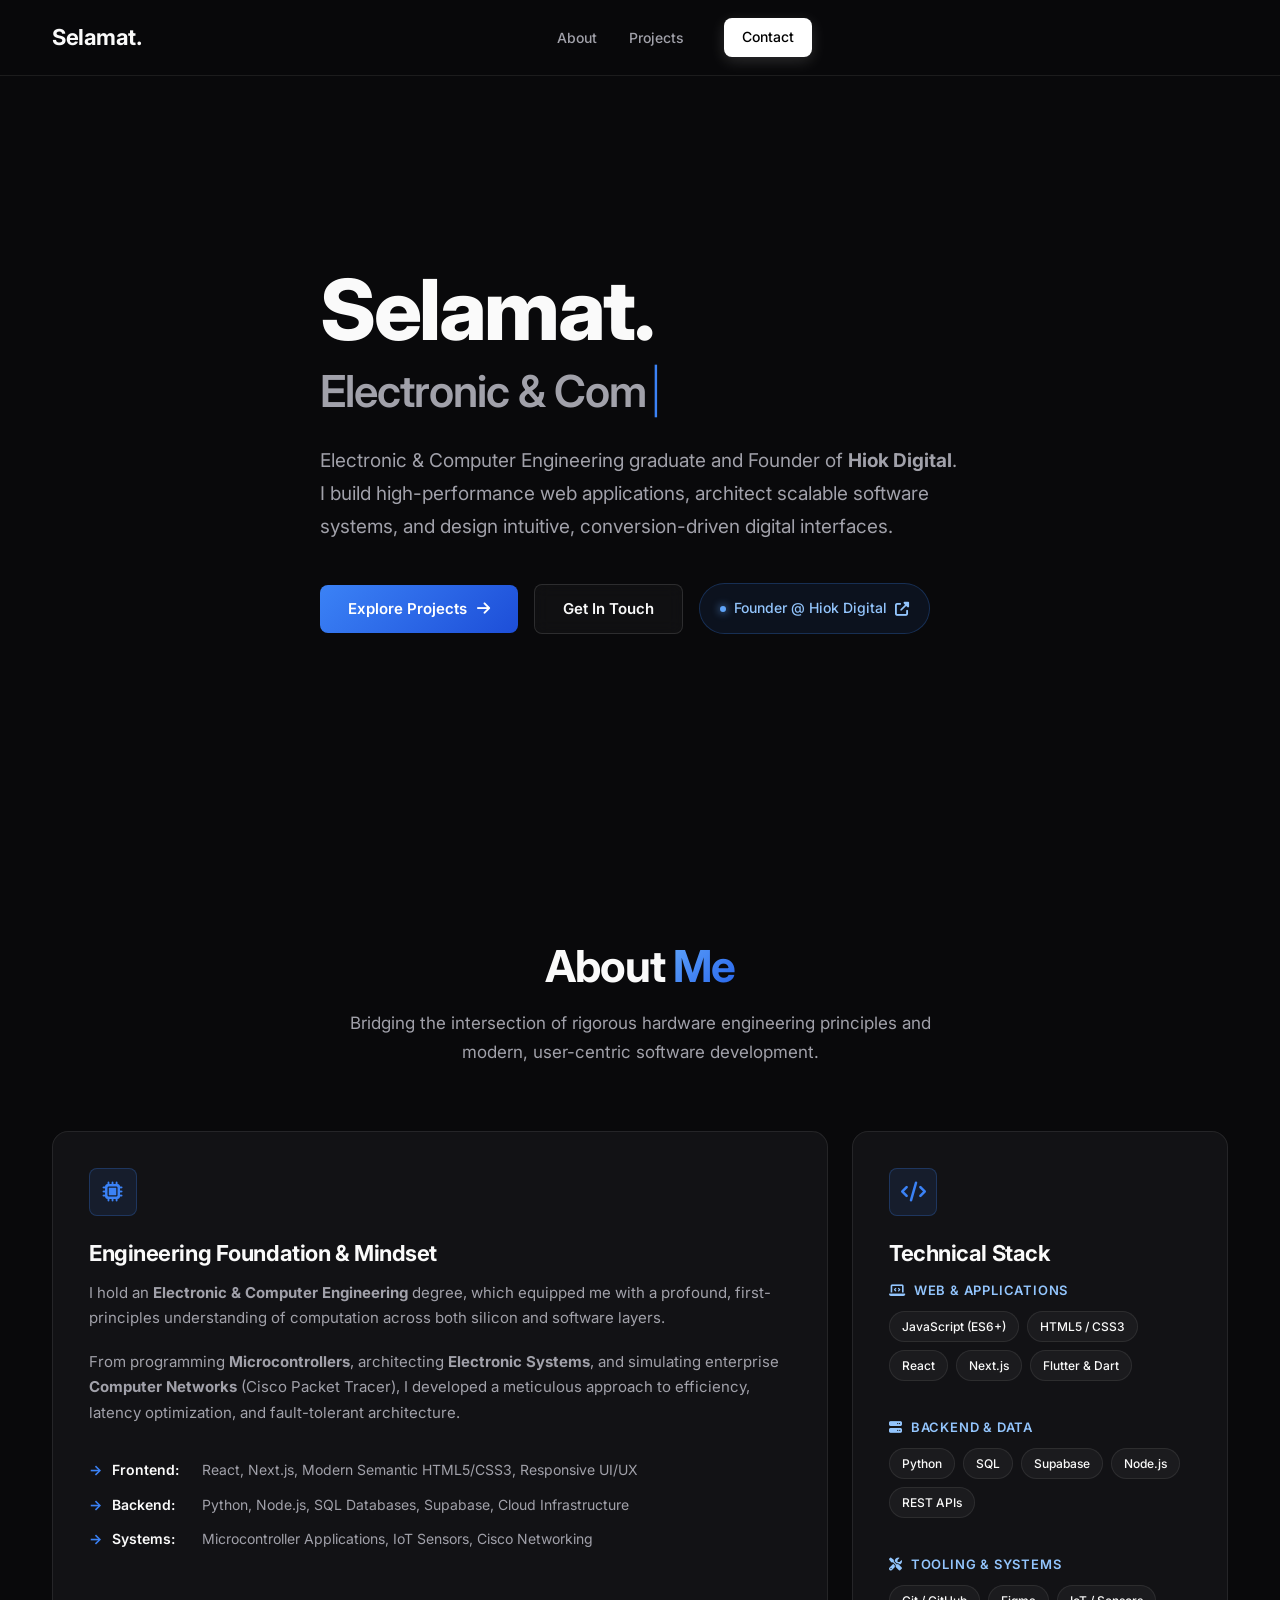
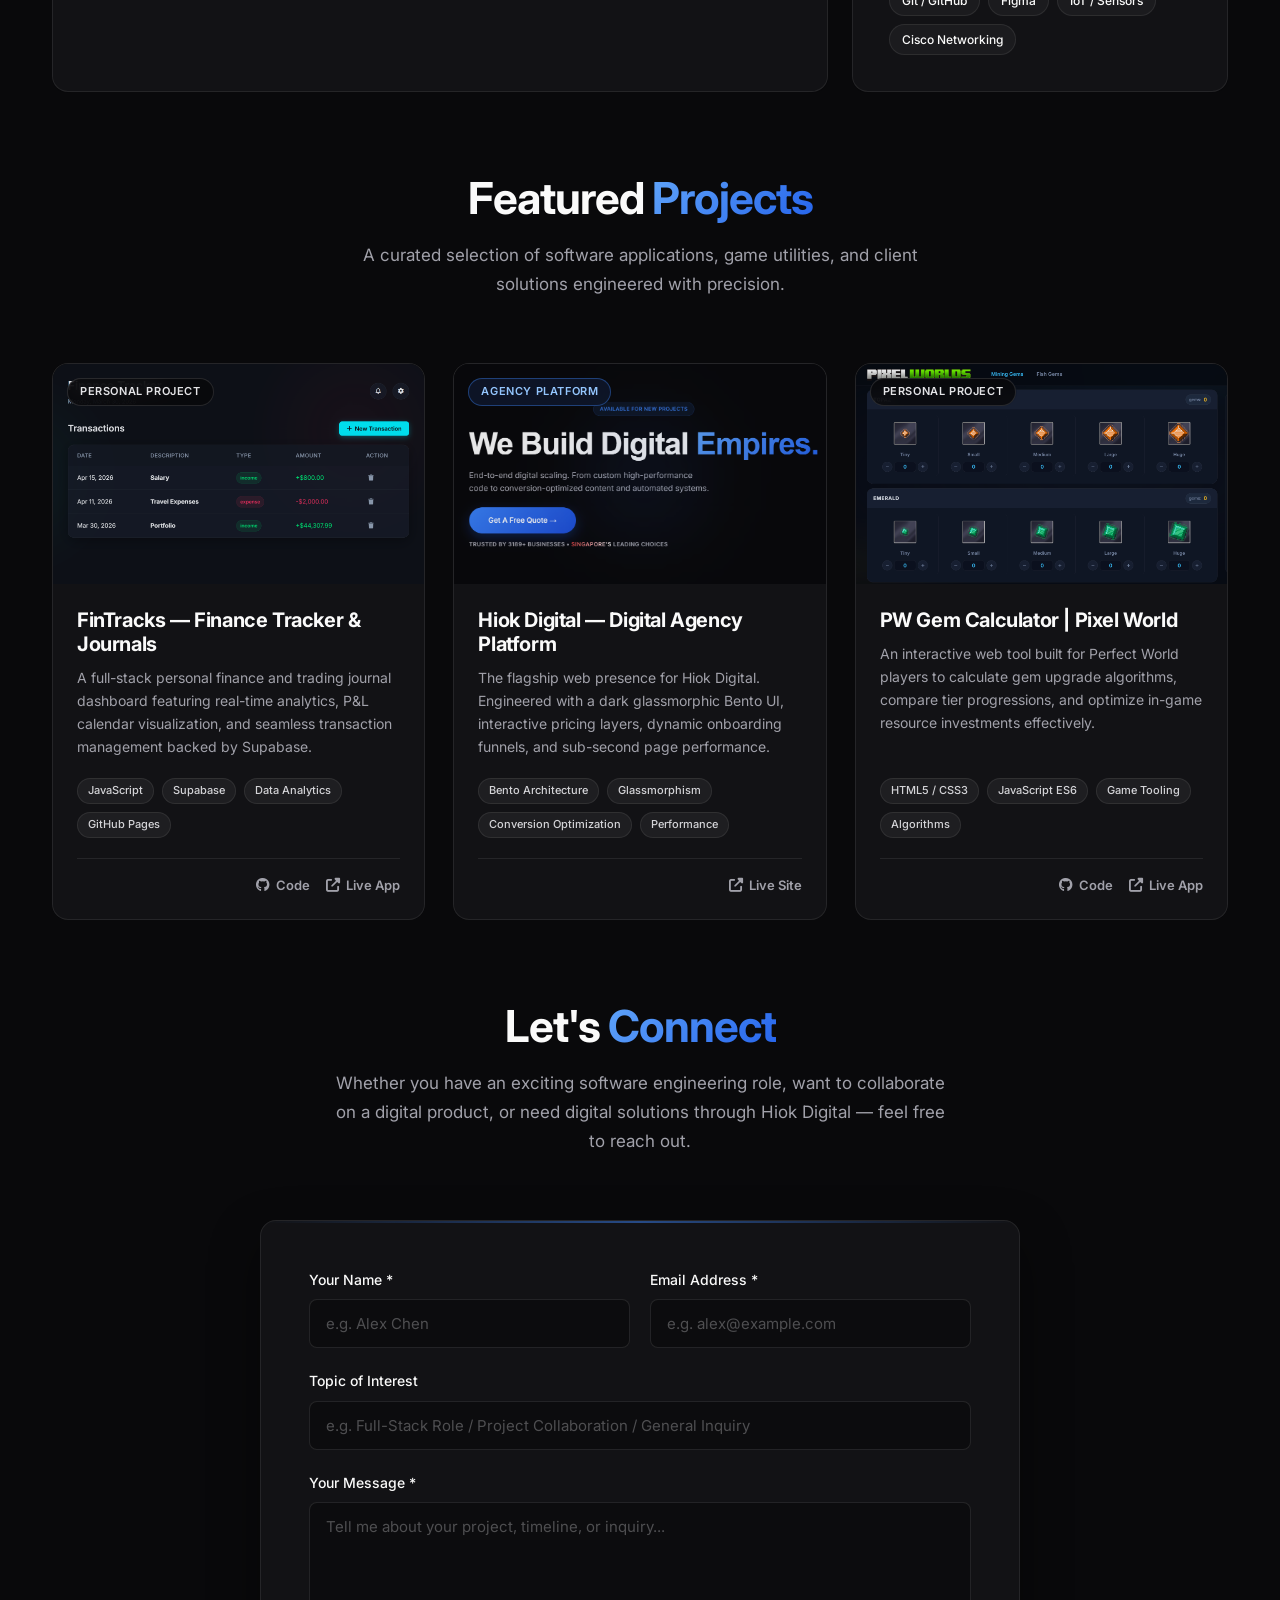
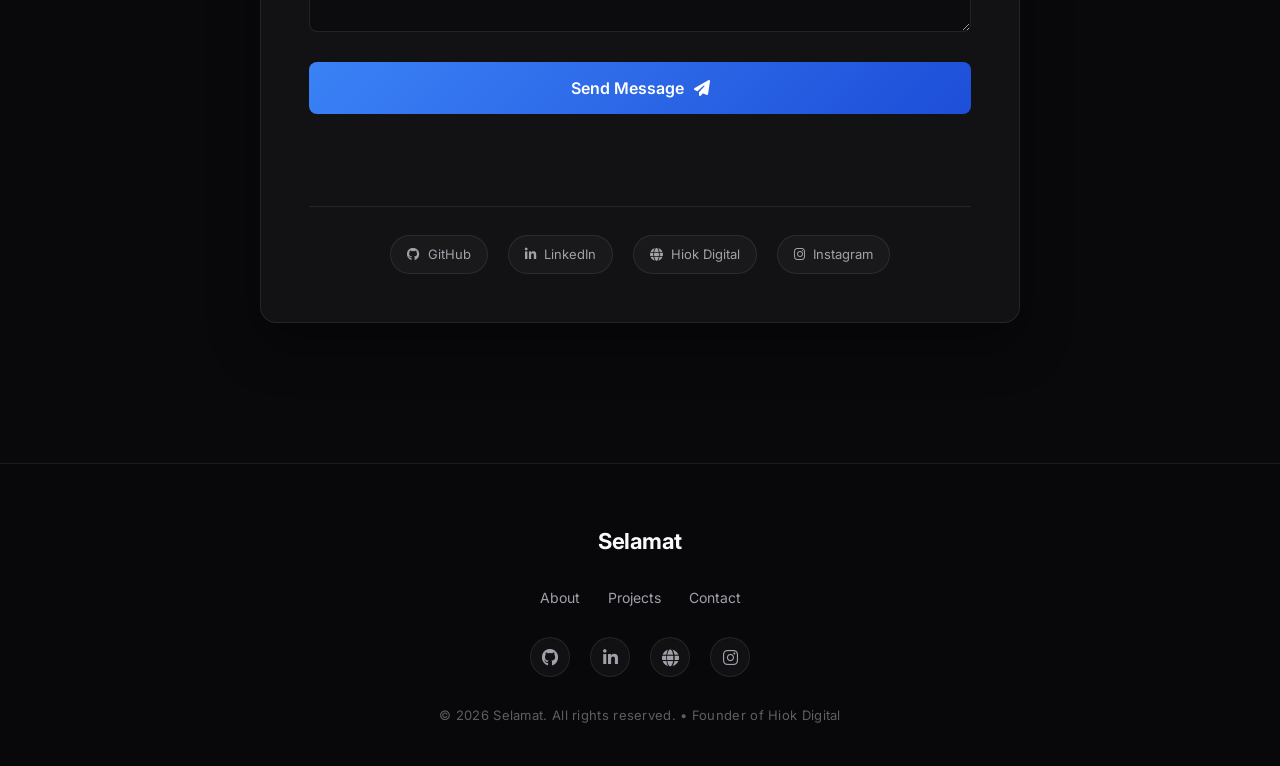
==== commit 6a38e96e: "feat: remove Arthur Sewu, DimSum, Sproutify, and Healthub projects" ====
--- a/index.html
+++ b/index.html
@@ -248,35 +248,6 @@
                     </div>
                 </div>
 
-                <!-- Project: Arthur Sewu VSL -->
-                <div class="project-card hidden" data-category="agency">
-                    <div class="project-img-wrapper">
-                        <span class="project-category-badge agency">Client Solution</span>
-                        <img src="assets/case-study-arthur.png" loading="lazy"
-                            alt="Arthur Sewu Full Stack Marketer VSL Funnel">
-                    </div>
-                    <div class="project-content">
-                        <h3>Arthur Sewu — VSL Funnel</h3>
-                        <p class="project-description">
-                            High-converting Video Sales Letter onboarding funnel designed to drive qualified founders
-                            directly to booking calls.
-                            Features a distraction-free custom video player and lightning-fast load times.
-                        </p>
-                        <ul class="project-tech">
-                            <li>VSL Funnel</li>
-                            <li>UI/UX Design</li>
-                            <li>CRO Strategy</li>
-                            <li>Custom Player</li>
-                        </ul>
-                        <div class="project-footer">
-                            <a href="https://sewu.org/" target="_blank" class="project-link-btn"
-                                aria-label="Visit live funnel">
-                                <i class="fas fa-external-link-alt"></i> Live Site
-                            </a>
-                        </div>
-                    </div>
-                </div>
-
                 <!-- Project: PW Gem Calculator -->
                 <div class="project-card hidden" data-category="personal">
                     <div class="project-img-wrapper">
@@ -307,98 +278,6 @@
                         </div>
                     </div>
                 </div>
-
-                <!-- Project: DimSum Restaurant -->
-                <div class="project-card hidden" data-category="school">
-                    <div class="project-img-wrapper">
-                        <span class="project-category-badge">Academic Project</span>
-                        <img src="assets/case-study-dimsum.png" loading="lazy" alt="Atta's Delight Dim Sum Restaurant">
-                    </div>
-                    <div class="project-content">
-                        <h3>Atta's Delight — Dim Sum Restaurant</h3>
-                        <p class="project-description">
-                            A responsive restaurant web platform designed to elevate the culinary ordering experience
-                            online.
-                            Features interactive digital menus, reservation layouts, and mobile-first navigation.
-                        </p>
-                        <ul class="project-tech">
-                            <li>HTML5 / CSS3</li>
-                            <li>Responsive Design</li>
-                            <li>UI/UX Architecture</li>
-                        </ul>
-                        <div class="project-footer">
-                            <a href="https://github.com/Hiokz/dimsum" target="_blank" class="project-link-btn"
-                                aria-label="View source code">
-                                <i class="fab fa-github"></i> Code
-                            </a>
-                            <a href="https://hiokz.github.io/dimsum/" target="_blank" class="project-link-btn"
-                                aria-label="View live website">
-                                <i class="fas fa-external-link-alt"></i> Live Site
-                            </a>
-                        </div>
-                    </div>
-                </div>
-
-                <!-- Project: Sproutify -->
-                <div class="project-card hidden" data-category="school">
-                    <div class="project-img-wrapper">
-                        <span class="project-category-badge">Academic Project</span>
-                        <img src="assets/case-study-sproutify.png" loading="lazy" alt="Sproutify IoT Smart Gardening">
-                    </div>
-                    <div class="project-content">
-                        <h3>Sproutify — IoT Smart Gardening</h3>
-                        <p class="project-description">
-                            An innovative IoT-based smart gardening system that monitors soil moisture, ambient
-                            temperature,
-                            and light intensity in real-time with an intuitive dashboard for automated plant care.
-                        </p>
-                        <ul class="project-tech">
-                            <li>IoT Integration</li>
-                            <li>Hardware Sensors</li>
-                            <li>Web Dashboard</li>
-                            <li>Automation</li>
-                        </ul>
-                        <div class="project-footer">
-                            <a href="https://github.com/Hiokz/sproutify" target="_blank" class="project-link-btn"
-                                aria-label="View source code">
-                                <i class="fab fa-github"></i> Code
-                            </a>
-                            <a href="https://hiokz.github.io/sproutify/" target="_blank" class="project-link-btn"
-                                aria-label="View live dashboard">
-                                <i class="fas fa-external-link-alt"></i> Live App
-                            </a>
-                        </div>
-                    </div>
-                </div>
-
-                <!-- Project: Healthub -->
-                <div class="project-card hidden" data-category="school">
-                    <div class="project-img-wrapper">
-                        <span class="project-category-badge">Academic Project</span>
-                        <img src="assets/case-study-hospital.png" loading="lazy"
-                            alt="Healthub Hospital Management System">
-                    </div>
-                    <div class="project-content">
-                        <h3>Healthub — Hospital Management System</h3>
-                        <p class="project-description">
-                            A terminal-based hospital appointment and patient data management system engineered with
-                            normalized relational database schema enforcement, role-based access, and medical record
-                            indexing.
-                        </p>
-                        <ul class="project-tech">
-                            <li>Python</li>
-                            <li>SQL Database</li>
-                            <li>Relational Schema</li>
-                            <li>Data Architecture</li>
-                        </ul>
-                        <div class="project-footer">
-                            <a href="https://github.com/Hiokz/hospital" target="_blank" class="project-link-btn"
-                                aria-label="View source code">
-                                <i class="fab fa-github"></i> Code
-                            </a>
-                        </div>
-                    </div>
-                </div>
             </div>
         </div>
     </section>
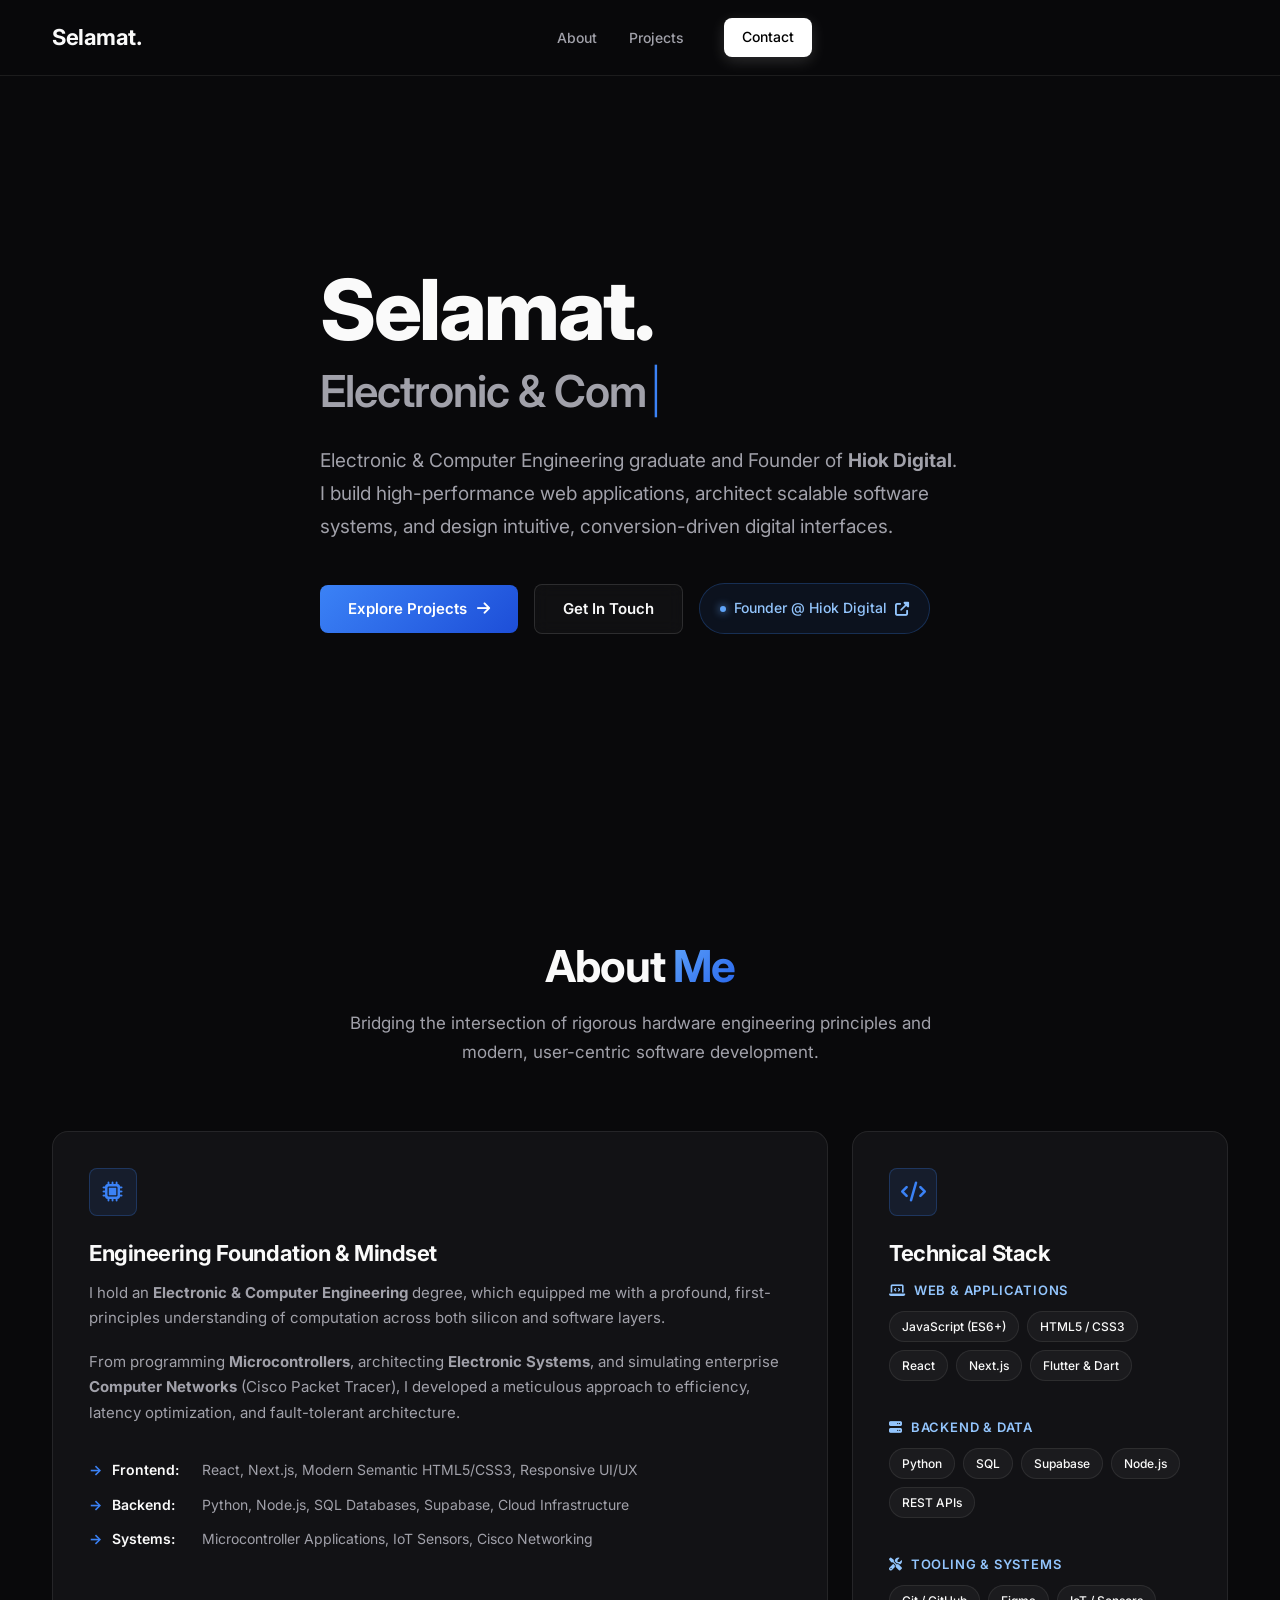
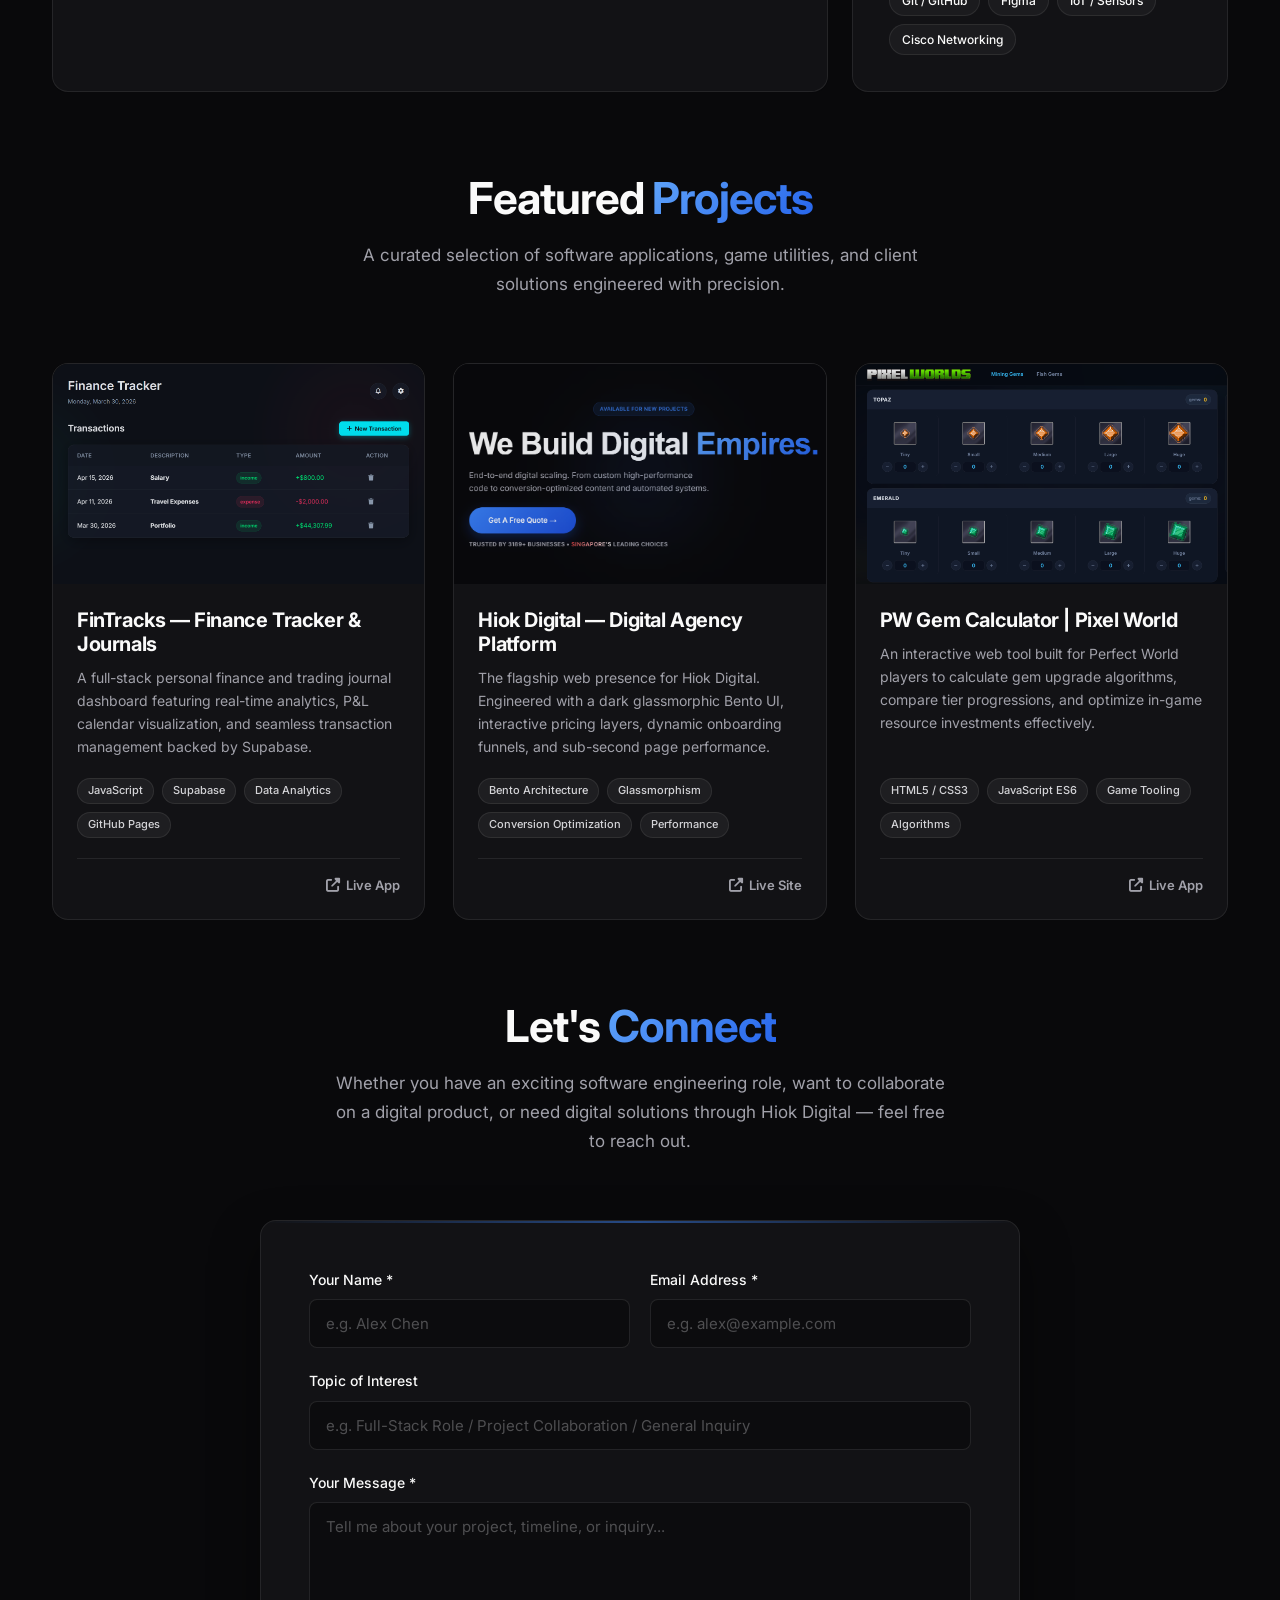
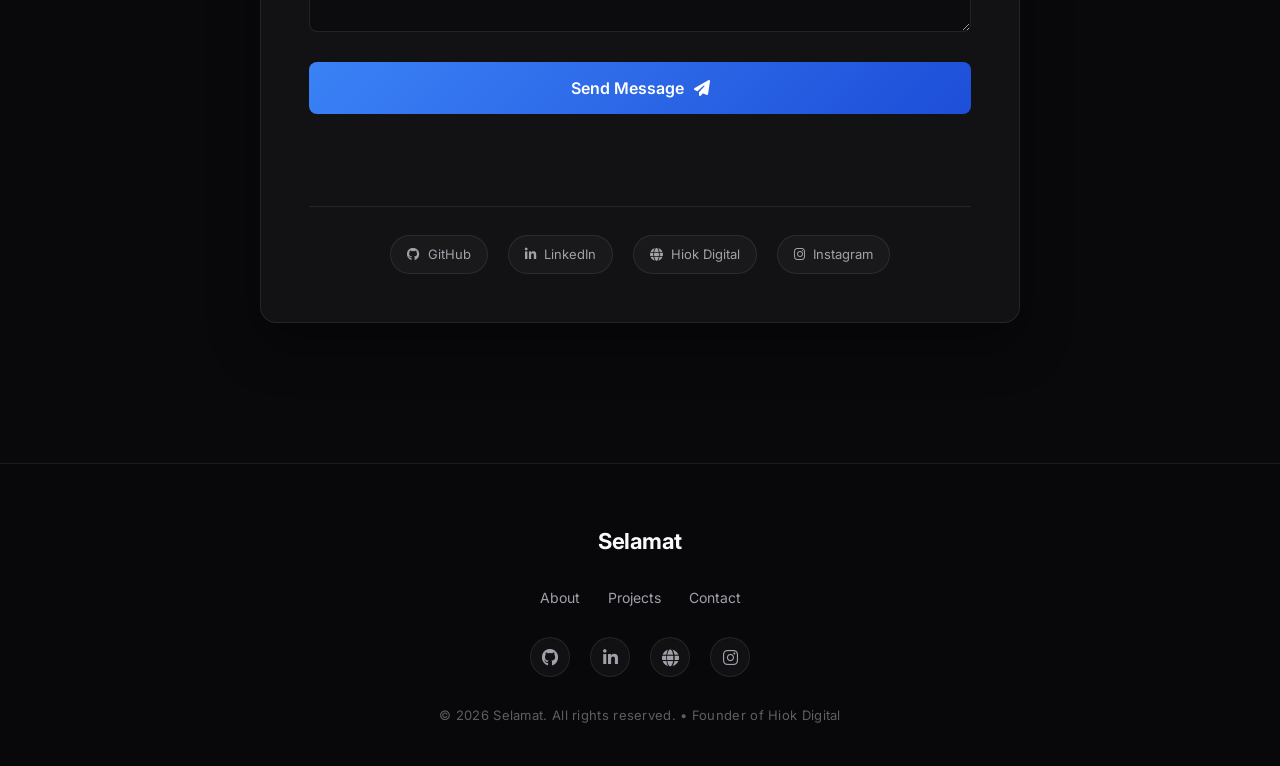
==== commit 28859d01: "feat: remove project category badges and github code links" ====
--- a/index.html
+++ b/index.html
@@ -192,7 +192,6 @@
                 <!-- Project: FinTracks -->
                 <div class="project-card hidden" data-category="personal">
                     <div class="project-img-wrapper">
-                        <span class="project-category-badge">Personal Project</span>
                         <img src="assets/case-study-finance.png" loading="lazy"
                             alt="FinTracks Finance Tracker & Journals">
                     </div>
@@ -209,10 +208,6 @@
                             <li>GitHub Pages</li>
                         </ul>
                         <div class="project-footer">
-                            <a href="https://github.com/Hiokz/finance-tracker" target="_blank" class="project-link-btn"
-                                aria-label="View source code">
-                                <i class="fab fa-github"></i> Code
-                            </a>
                             <a href="https://fintracks.me/" target="_blank" class="project-link-btn"
                                 aria-label="View live application">
                                 <i class="fas fa-external-link-alt"></i> Live App
@@ -224,7 +219,6 @@
                 <!-- Project: Hiok Digital -->
                 <div class="project-card hidden" data-category="agency">
                     <div class="project-img-wrapper">
-                        <span class="project-category-badge agency">Agency Platform</span>
                         <img src="assets/case-study-agency.png" loading="lazy" alt="Hiok Digital Agency Platform">
                     </div>
                     <div class="project-content">
@@ -251,7 +245,6 @@
                 <!-- Project: PW Gem Calculator -->
                 <div class="project-card hidden" data-category="personal">
                     <div class="project-img-wrapper">
-                        <span class="project-category-badge">Personal Project</span>
                         <img src="assets/case-study-pw.png" loading="lazy" alt="Pixel World Gem Calculator">
                     </div>
                     <div class="project-content">
@@ -267,10 +260,6 @@
                             <li>Algorithms</li>
                         </ul>
                         <div class="project-footer">
-                            <a href="https://github.com/Hiokz/pwguide" target="_blank" class="project-link-btn"
-                                aria-label="View source code">
-                                <i class="fab fa-github"></i> Code
-                            </a>
                             <a href="https://hiokz.github.io/pwguide/" target="_blank" class="project-link-btn"
                                 aria-label="View live tool">
                                 <i class="fas fa-external-link-alt"></i> Live App
--- a/style.css
+++ b/style.css
@@ -714,30 +714,6 @@
     opacity: 1;
 }
 
-.project-category-badge {
-    position: absolute;
-    top: 14px;
-    left: 14px;
-    background: rgba(9, 9, 11, 0.85);
-    backdrop-filter: blur(8px);
-    -webkit-backdrop-filter: blur(8px);
-    border: 1px solid rgba(255, 255, 255, 0.12);
-    color: #e4e4e7;
-    padding: 4px 12px;
-    border-radius: var(--border-radius-pill);
-    font-size: 11px;
-    font-weight: 600;
-    text-transform: uppercase;
-    letter-spacing: 0.6px;
-    z-index: 2;
-}
-
-.project-category-badge.agency {
-    border-color: rgba(59, 130, 246, 0.4);
-    color: #93c5fd;
-    background: rgba(15, 23, 42, 0.9);
-}
-
 .project-content {
     padding: 24px;
     flex-grow: 1;
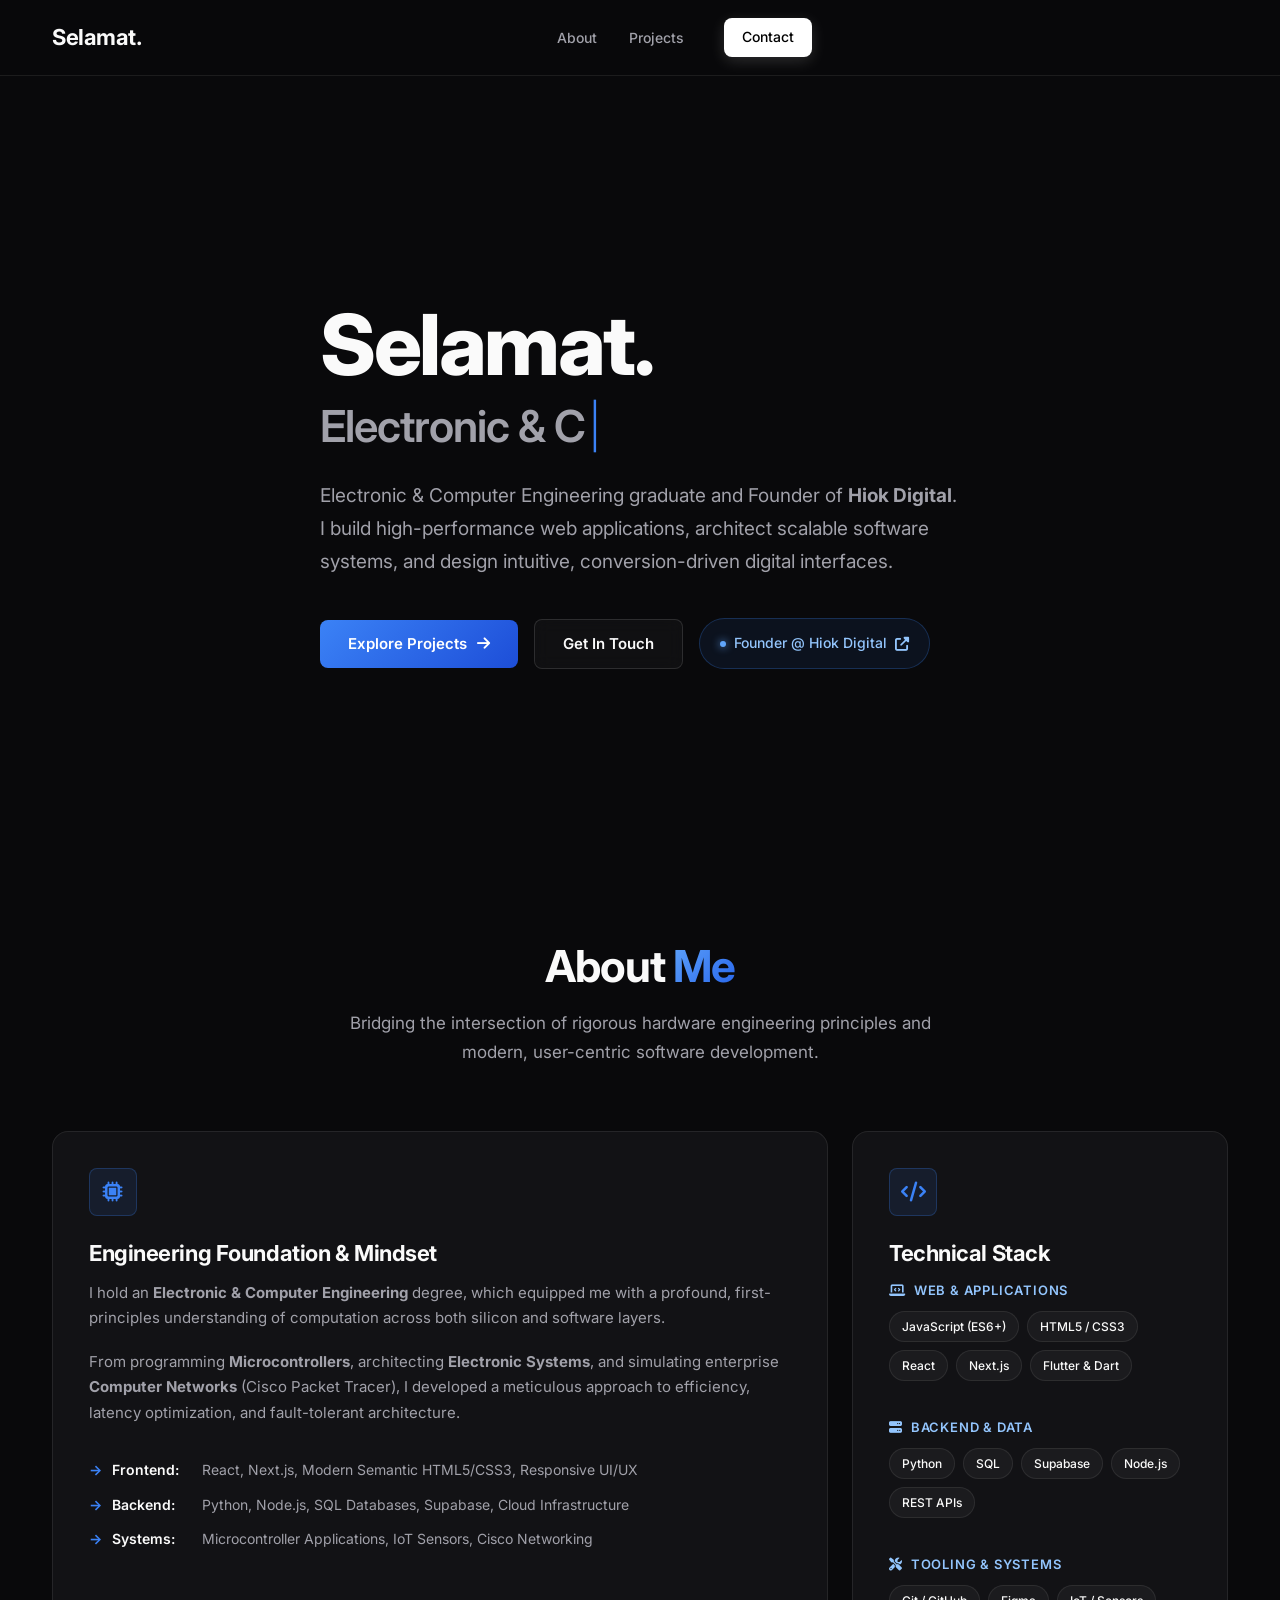
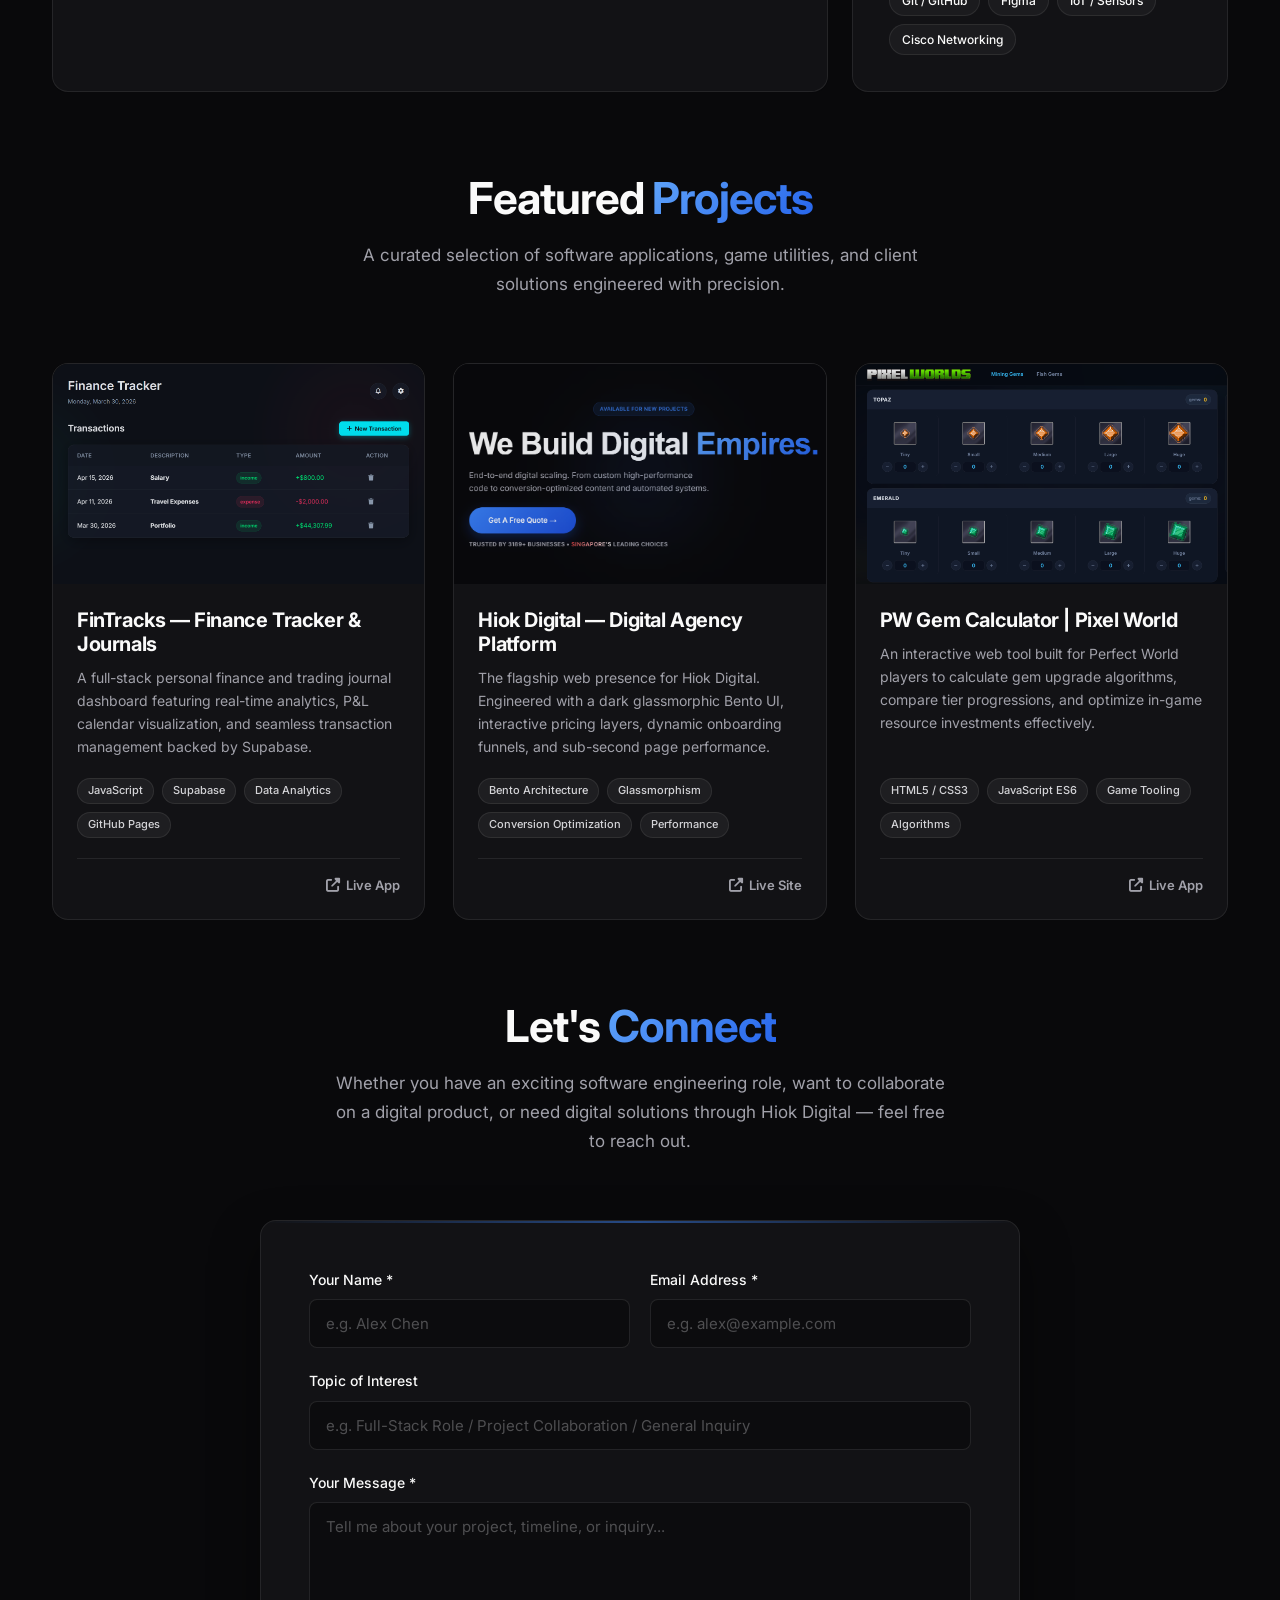
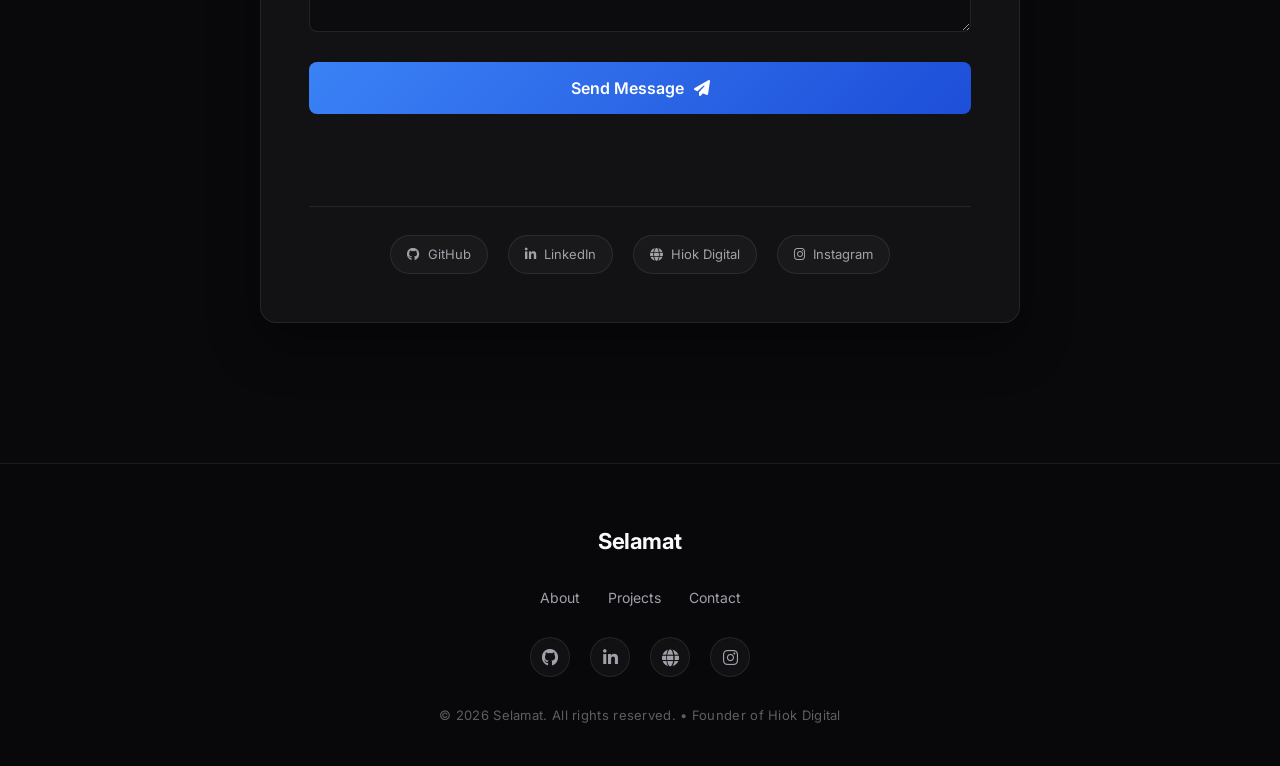
==== commit a06aaba4: "feat: update favicon to black background with white S. logo" ====
--- a/index.html
+++ b/index.html
@@ -24,7 +24,7 @@
         content="Personal portfolio of Selamat — Electronic & Computer Engineering graduate, Software Engineer, and Founder of Hiok Digital.">
     <meta property="twitter:image" content="https://selamat.dev/assets/favicon.png">
 
-    <link rel="icon" type="image/png" href="assets/favicon.png">
+    <link rel="icon" type="image/png" href="assets/favicon.png?v=2">
 
     <!-- Typography: Fontshare General Sans + Google Fonts Inter -->
     <link rel="preconnect" href="https://api.fontshare.com">
--- a/style.css
+++ b/style.css
@@ -378,7 +378,7 @@
     min-height: 100vh;
     display: flex;
     align-items: center;
-    padding: calc(var(--nav-height) + 60px) 0 100px;
+    padding: calc(var(--nav-height) + 60px) 0 30px;
     overflow: hidden;
 }
 
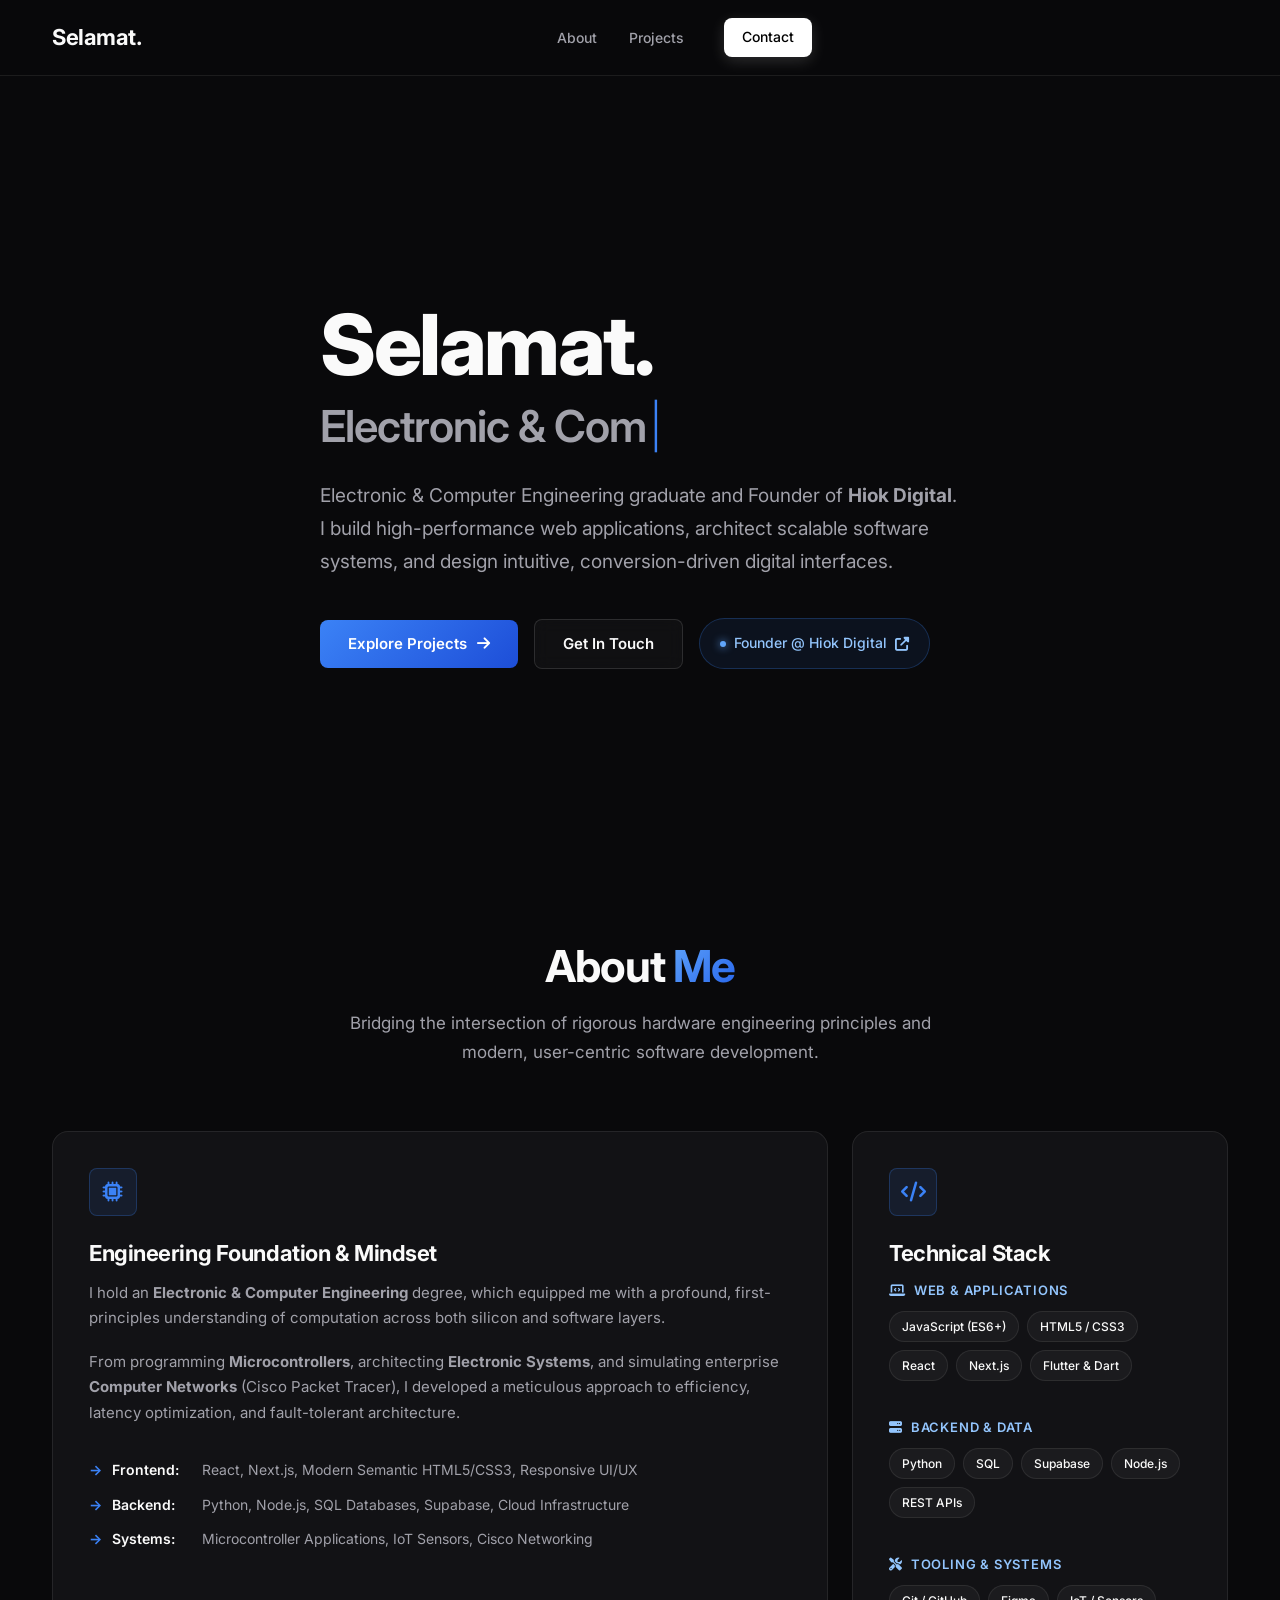
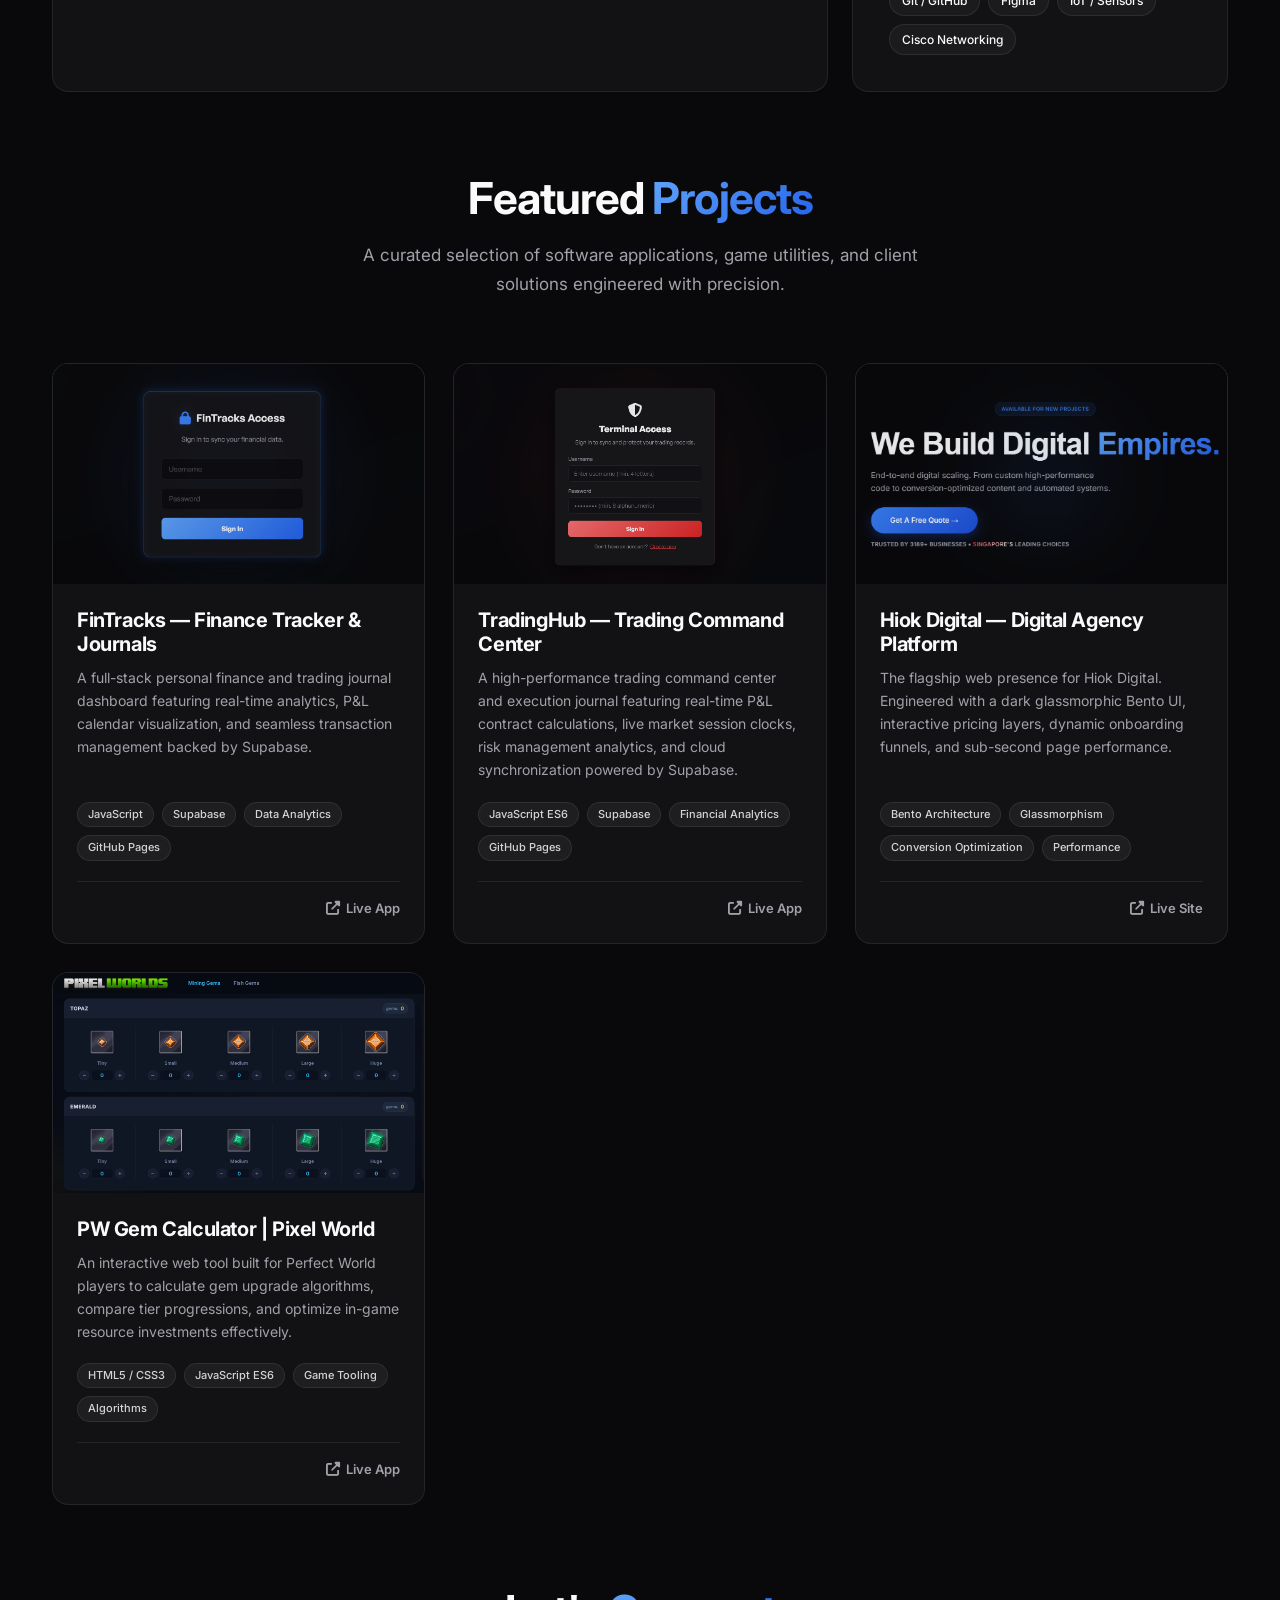
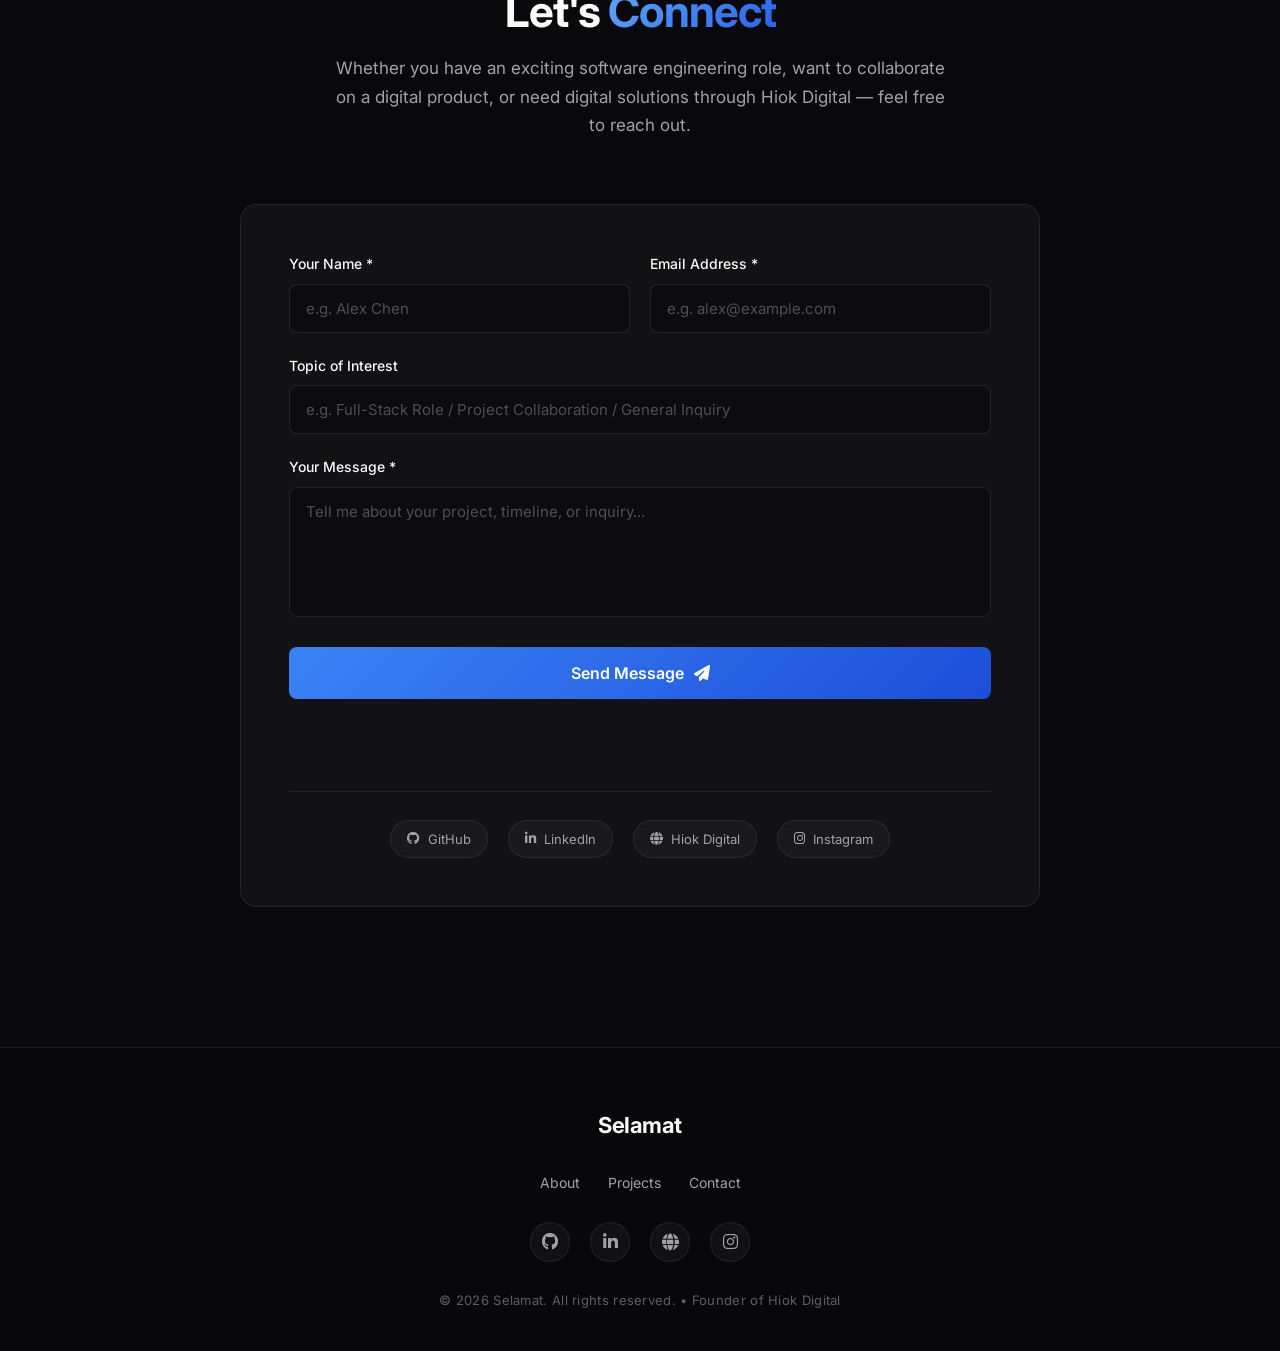
==== commit beda1475: "feat: add TradingHub project to featured projects section" ====
--- a/index.html
+++ b/index.html
@@ -216,6 +216,33 @@
                     </div>
                 </div>
 
+                <!-- Project: TradingHub -->
+                <div class="project-card hidden" data-category="personal">
+                    <div class="project-img-wrapper">
+                        <img src="assets/case-study-trading.png" loading="lazy"
+                            alt="TradingHub — Trading Command Center &amp; Research Platform">
+                    </div>
+                    <div class="project-content">
+                        <h3>TradingHub — Trading Command Center</h3>
+                        <p class="project-description">
+                            A high-performance trading command center and execution journal featuring real-time P&amp;L contract calculations,
+                            live market session clocks, risk management analytics, and cloud synchronization powered by Supabase.
+                        </p>
+                        <ul class="project-tech">
+                            <li>JavaScript ES6</li>
+                            <li>Supabase</li>
+                            <li>Financial Analytics</li>
+                            <li>GitHub Pages</li>
+                        </ul>
+                        <div class="project-footer">
+                            <a href="https://hiokz.github.io/trading/" target="_blank" class="project-link-btn"
+                                aria-label="View live application">
+                                <i class="fas fa-external-link-alt"></i> Live App
+                            </a>
+                        </div>
+                    </div>
+                </div>
+
                 <!-- Project: Hiok Digital -->
                 <div class="project-card hidden" data-category="agency">
                     <div class="project-img-wrapper">
--- a/style.css
+++ b/style.css
@@ -790,27 +790,15 @@
 }
 
 .contact-card-container {
-    max-width: 760px;
+    max-width: 800px;
     margin: 0 auto;
     background: var(--bg-card);
     border: var(--border-glass);
     border-radius: var(--border-radius);
     padding: 48px;
-    backdrop-filter: blur(16px);
-    -webkit-backdrop-filter: blur(16px);
+    backdrop-filter: blur(10px);
+    -webkit-backdrop-filter: blur(10px);
     position: relative;
-    overflow: hidden;
-    box-shadow: 0 20px 50px rgba(0, 0, 0, 0.4);
-}
-
-.contact-card-container::before {
-    content: '';
-    position: absolute;
-    top: 0;
-    left: 0;
-    right: 0;
-    height: 2px;
-    background: linear-gradient(90deg, transparent, rgba(59, 130, 246, 0.5), transparent);
 }
 
 .contact-form {
@@ -853,7 +841,7 @@
 }
 
 .form-group textarea {
-    resize: vertical;
+    resize: none;
     min-height: 130px;
 }
 
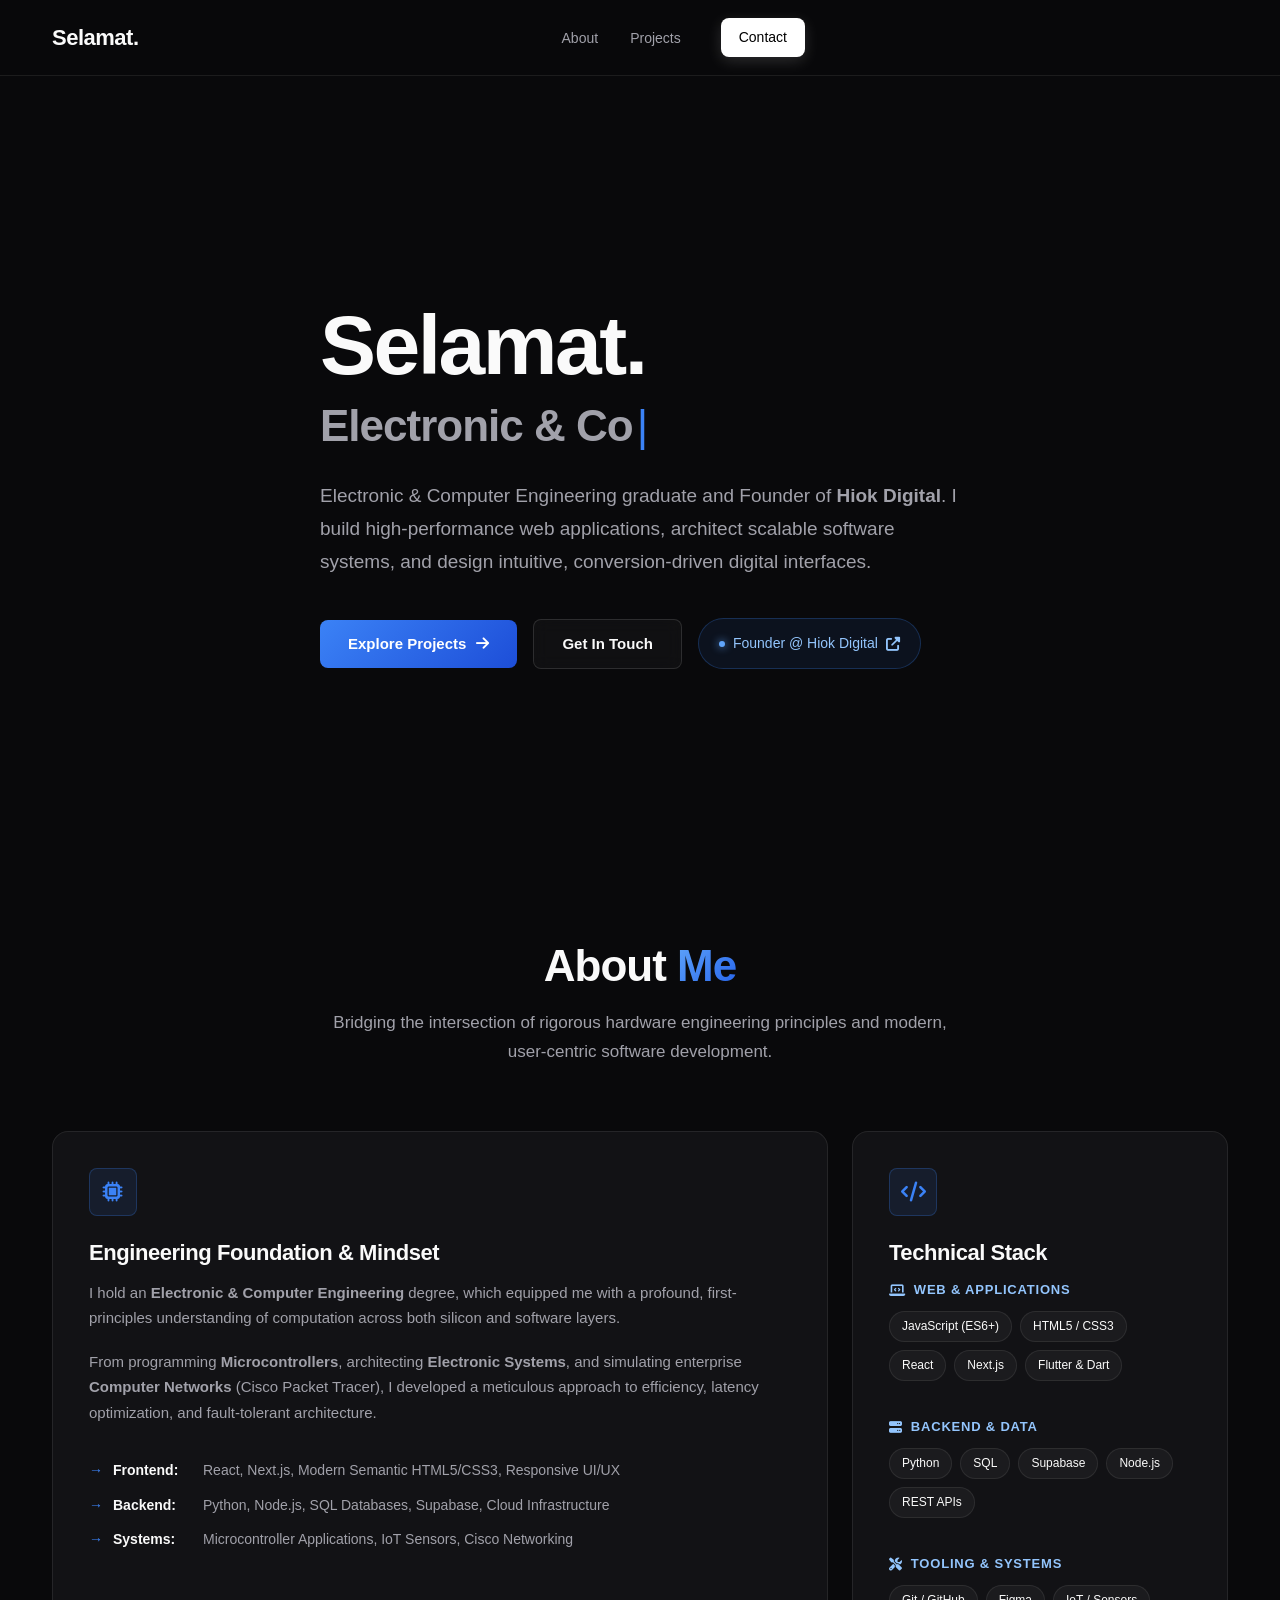
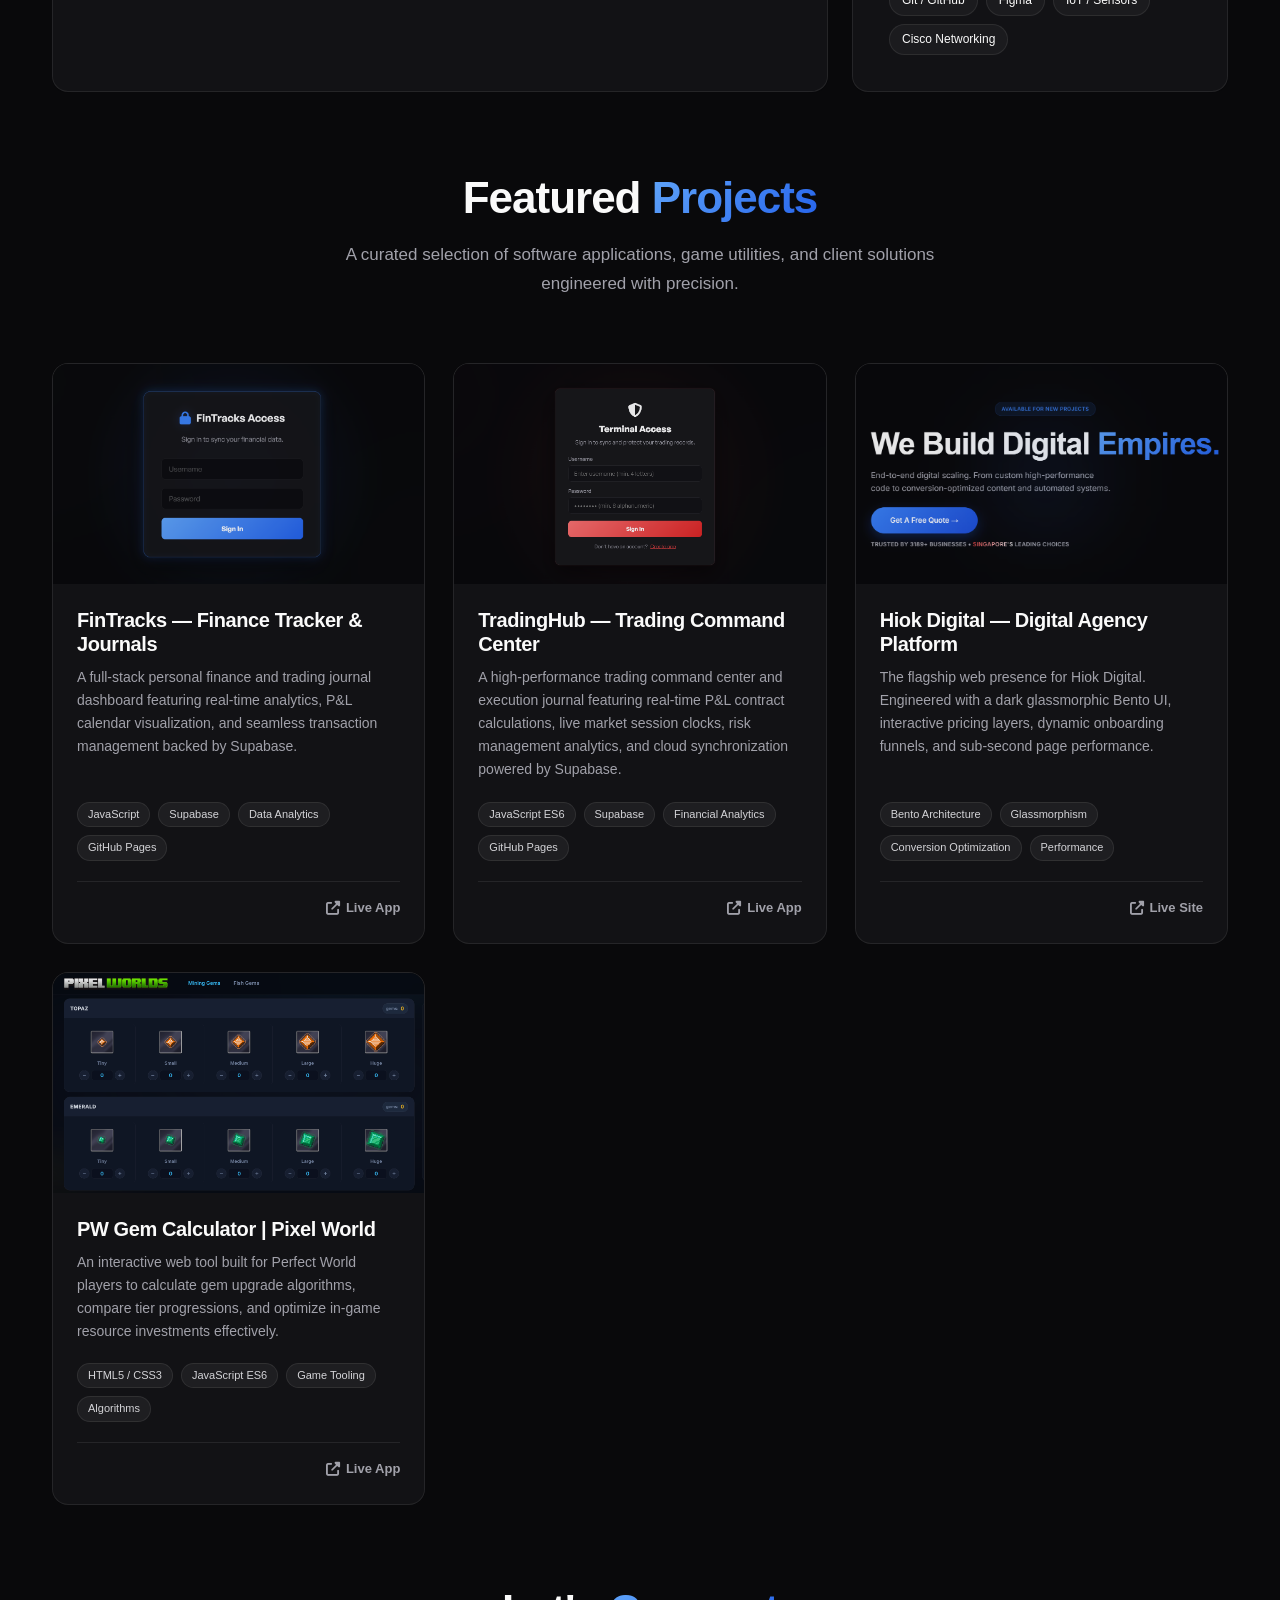
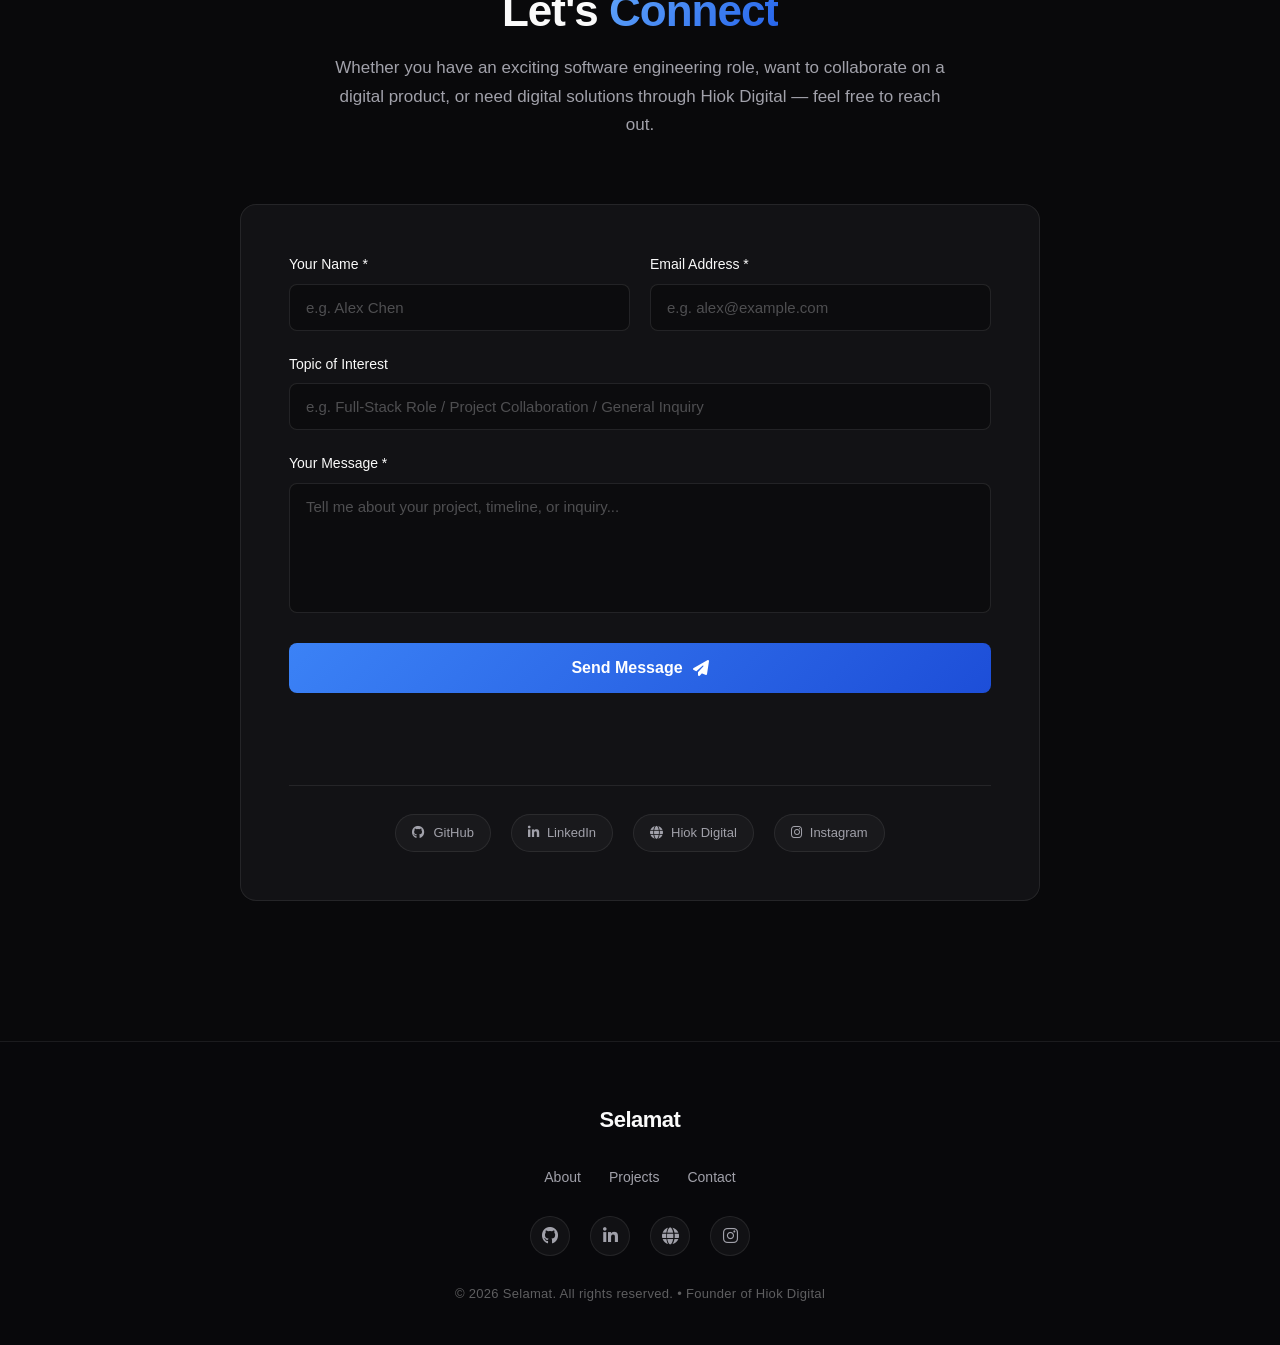
==== commit 70b55129: "security: add .gitignore and configure Content Security Policy (CSP)" ====
--- a/index.html
+++ b/index.html
@@ -5,6 +5,9 @@
     <meta charset="UTF-8">
     <meta name="viewport" content="width=device-width, initial-scale=1.0">
     <title>Selamat | Digital Portfolio</title>
+    <!-- Content Security Policy -->
+    <meta http-equiv="Content-Security-Policy"
+        content="default-src 'self'; script-src 'self' 'unsafe-inline'; style-src 'self' 'unsafe-inline' https://fonts.googleapis.com https://cdnjs.cloudflare.com https://api.fontshare.com; font-src 'self' https://fonts.gstatic.com https://cdnjs.cloudflare.com https://cdn.fontshare.com; img-src 'self' data: https:; form-action 'self' https://formsubmit.co; connect-src 'self' https://formsubmit.co;">
     <meta name="description"
         content="Personal portfolio of Selamat — Electronic & Computer Engineering graduate, Software Engineer, and Founder of Hiok Digital. Building high-performance web applications, digital tools, and scalable software.">
 
